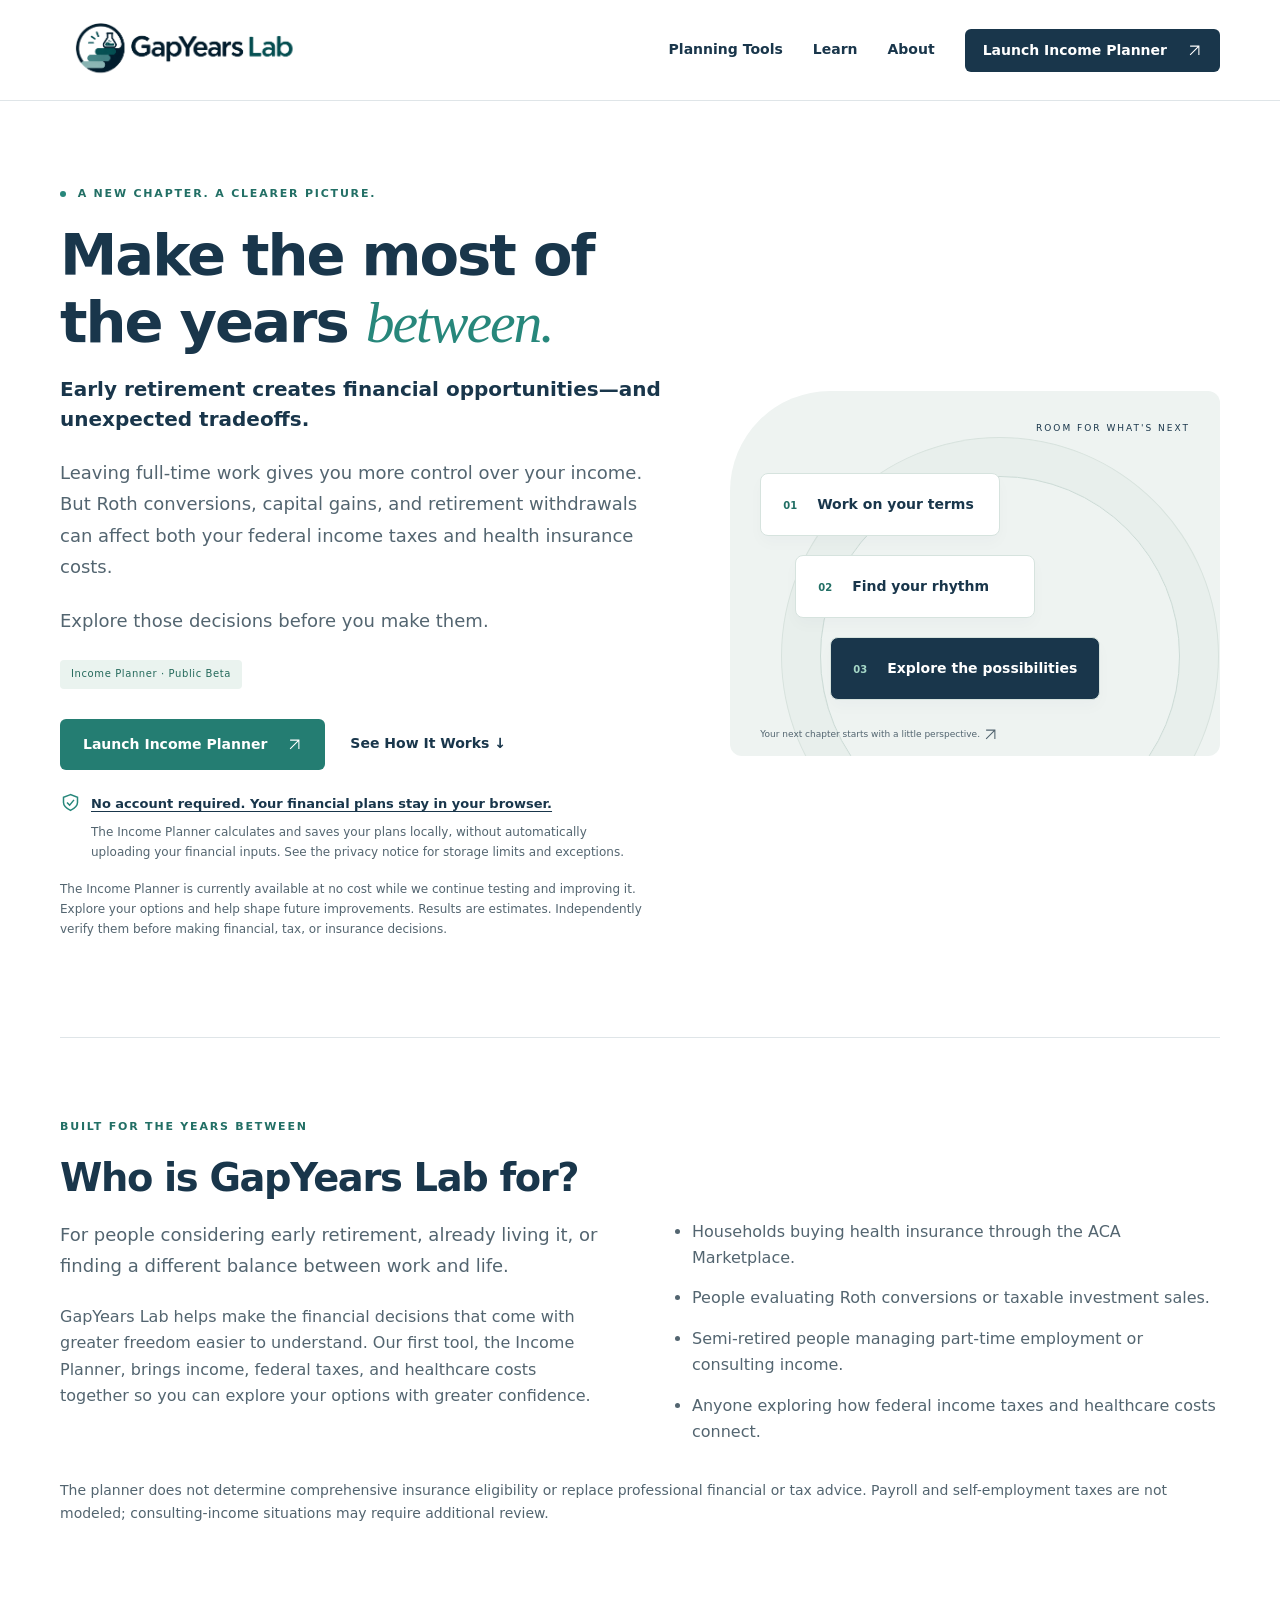
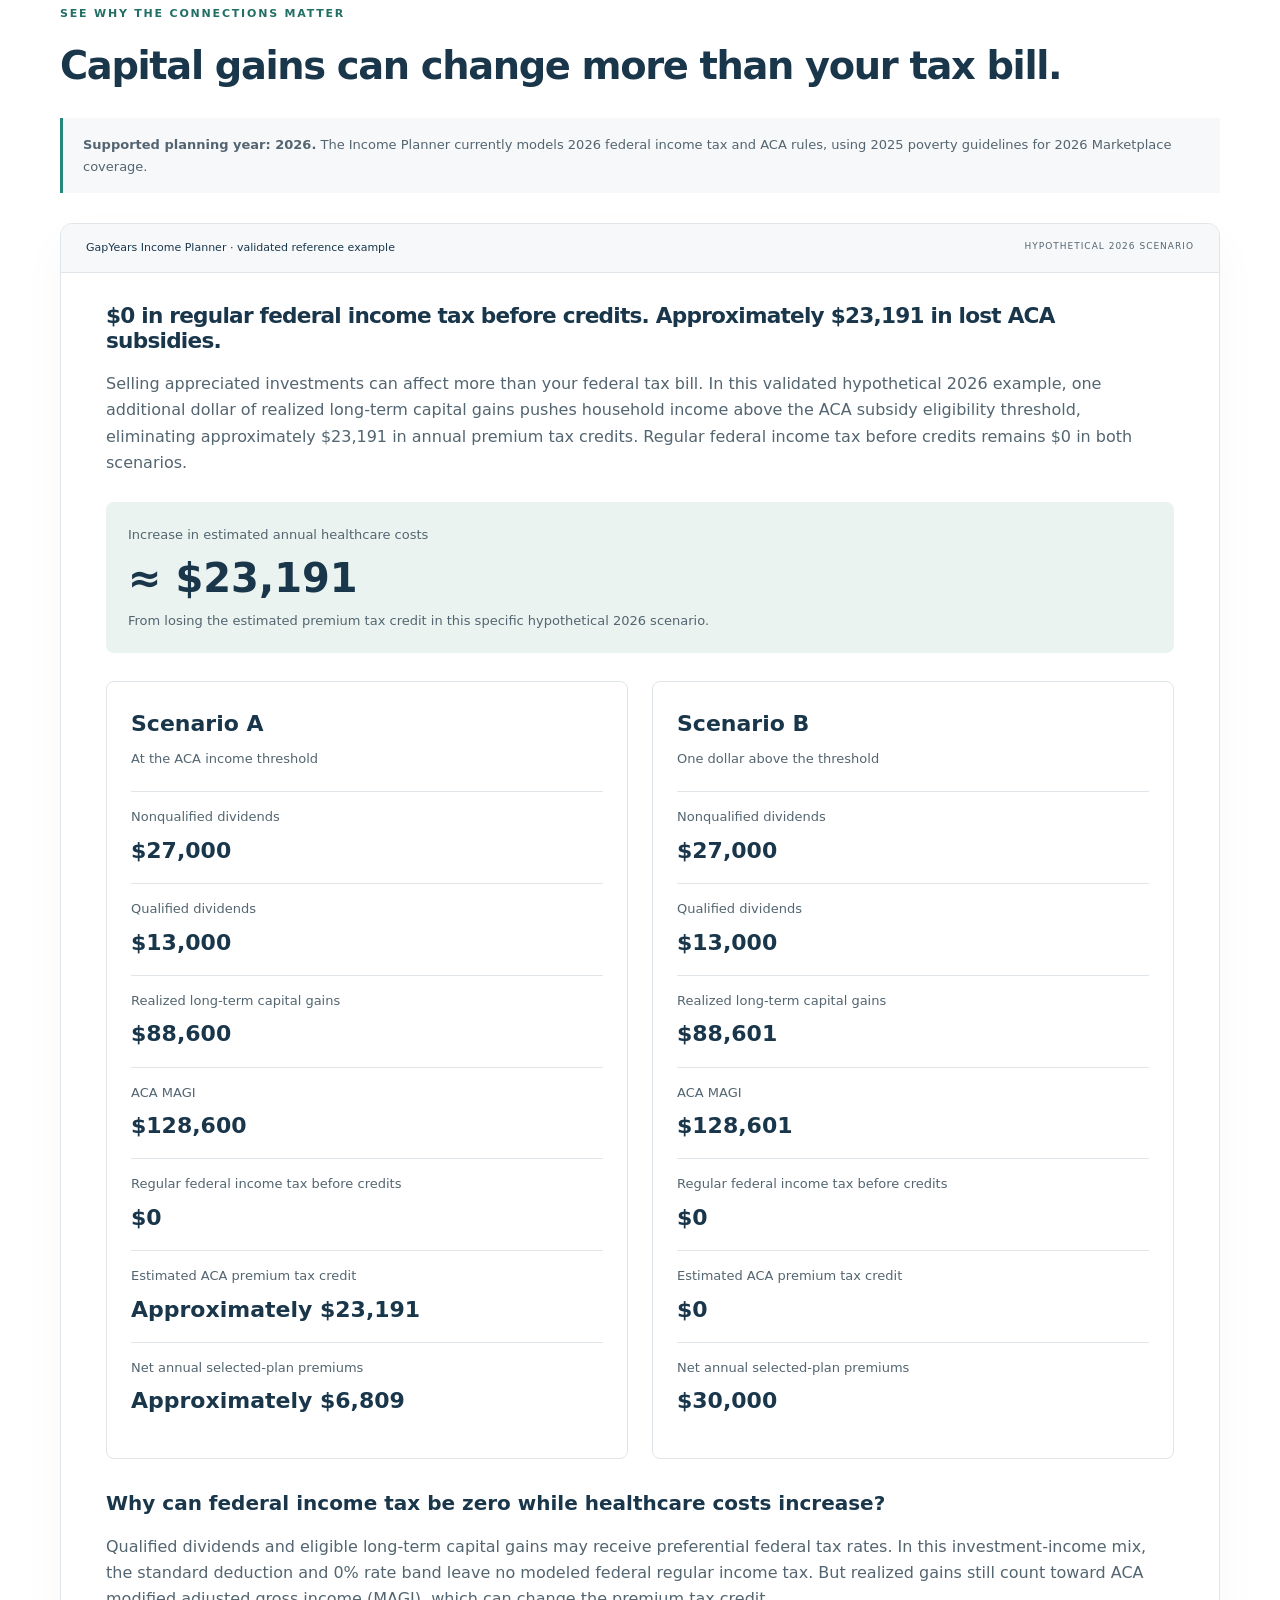
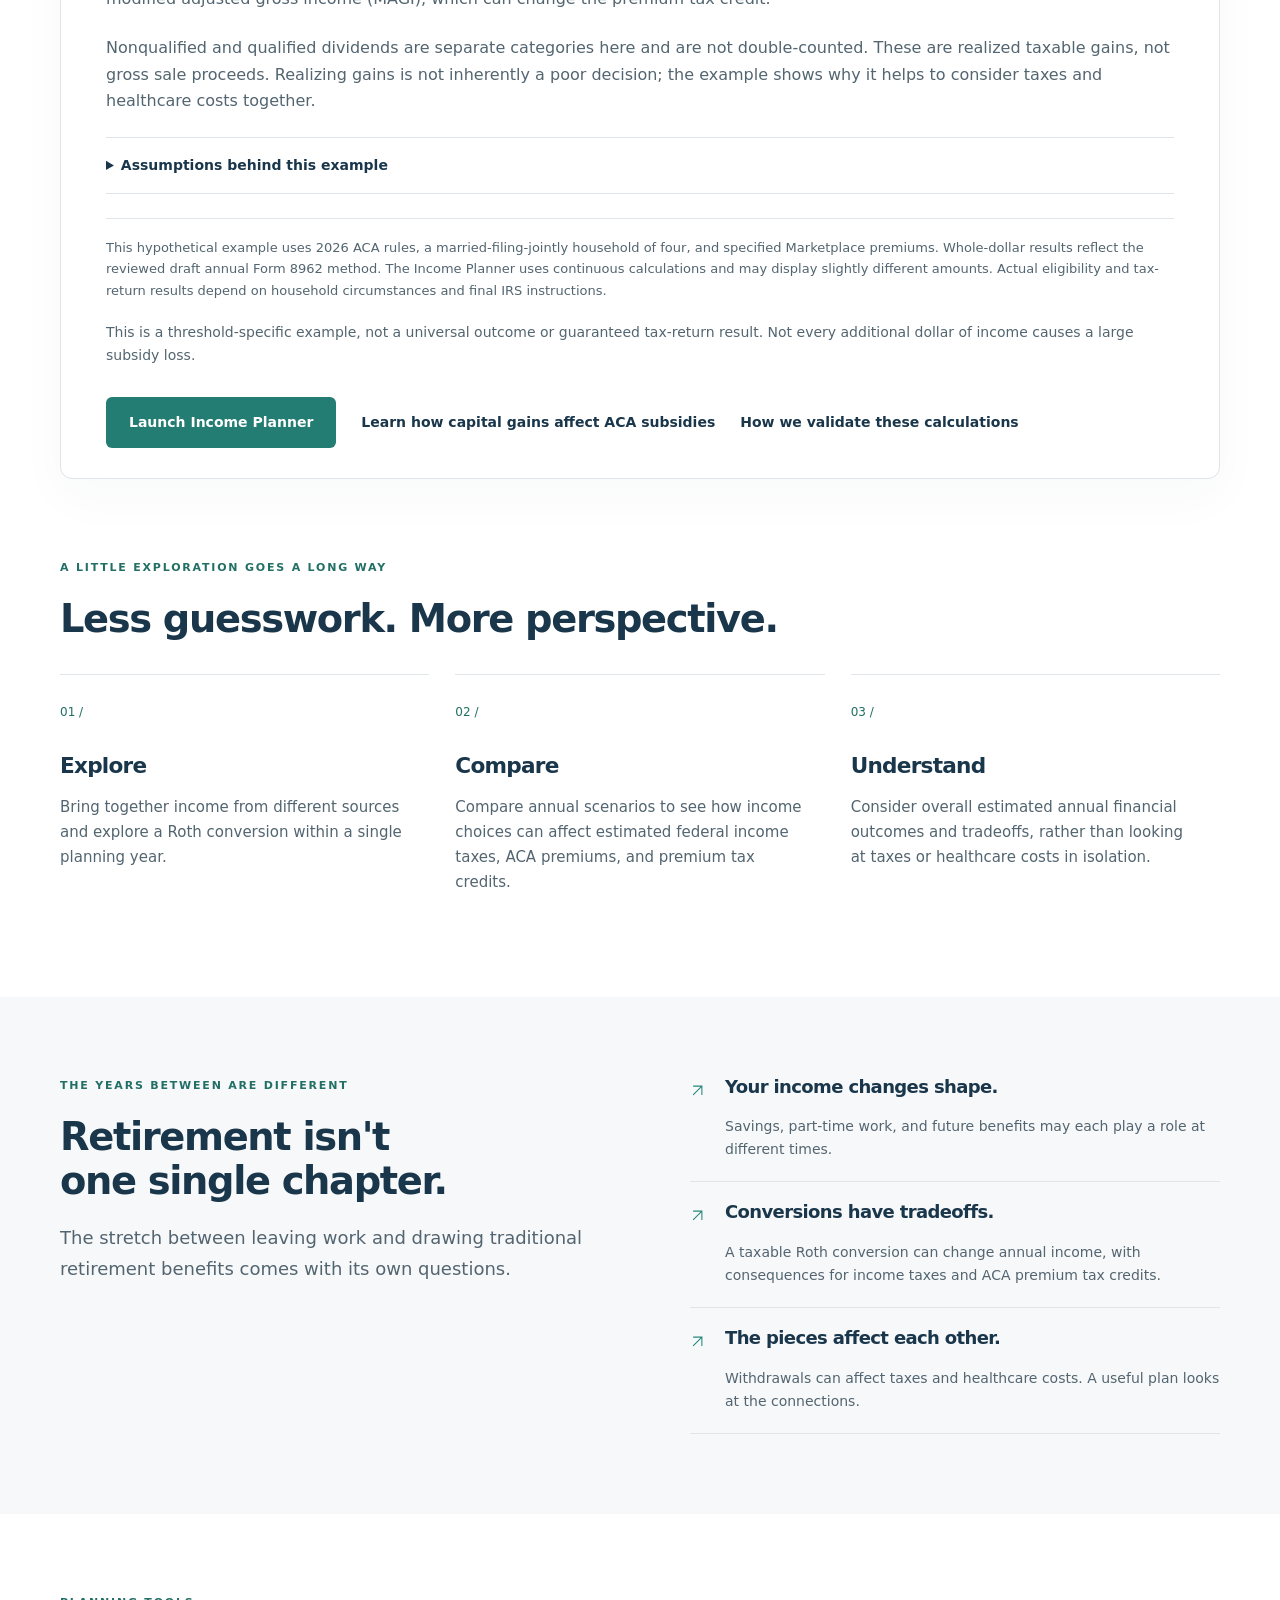
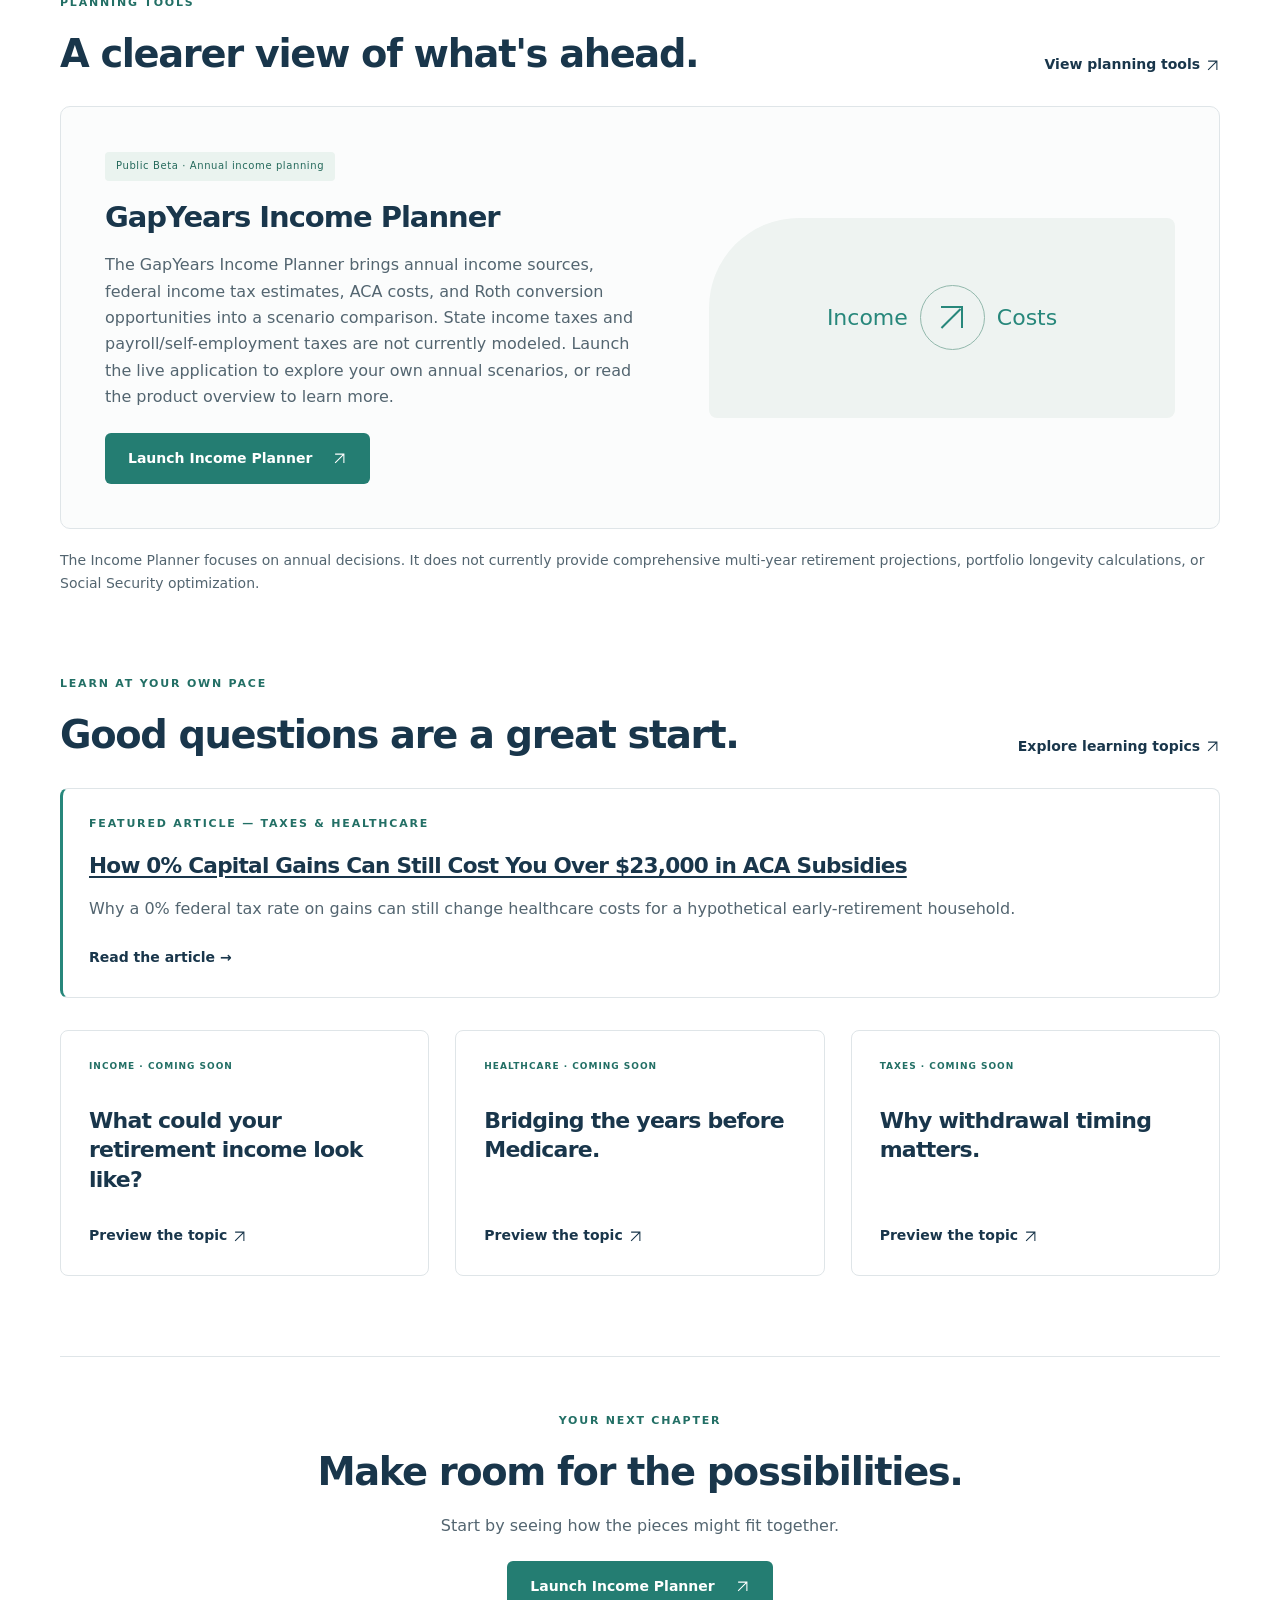
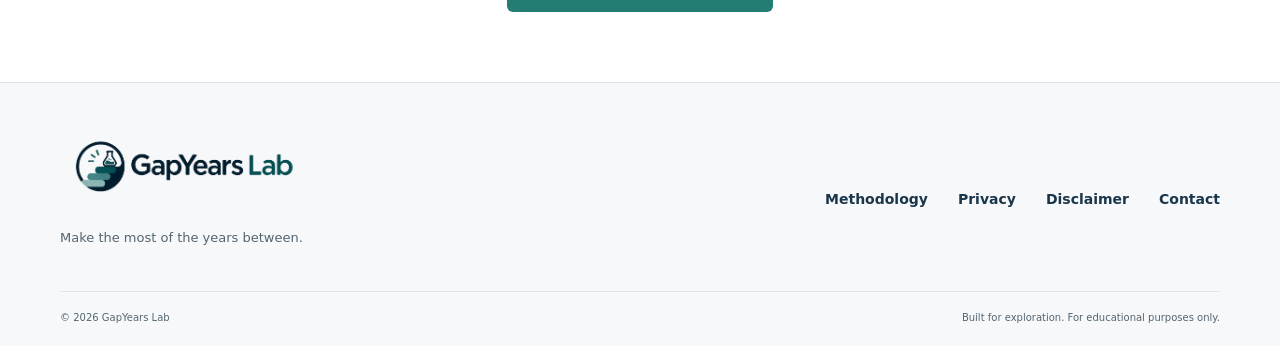
==== index.html @ 51651cd9 "Align homepage ACA example with validated whole-dollar filing comparison" ====
<!doctype html>
<html lang="en">
<head>
<meta charset="utf-8">
<meta name="viewport" content="width=device-width, initial-scale=1">
<title>Early Retirement Income &amp; ACA Planning Tools | GapYears Lab</title>
<meta name="description" content="Explore early retirement income planning, ACA subsidy planning, Roth conversions, and capital gains tradeoffs with the 2026 GapYears Income Planner.">
<link rel="canonical" href="https://gapyearslab.com/">
<meta name="theme-color" content="#19364B">
<meta property="og:title" content="Early Retirement Income &amp; ACA Planning Tools | GapYears Lab">
<meta property="og:description" content="Explore early retirement income planning, ACA subsidy planning, Roth conversions, and capital gains tradeoffs with the 2026 GapYears Income Planner.">
<meta property="og:type" content="website">
<meta property="og:url" content="https://gapyearslab.com/">
<link rel="icon" href="/assets/branding/favicon.ico" sizes="any">
<link rel="icon" href="/assets/branding/favicon-16.png" type="image/png" sizes="16x16">
<link rel="icon" href="/assets/branding/favicon-32.png" type="image/png" sizes="32x32">
<link rel="icon" href="/assets/branding/favicon-48.png" type="image/png" sizes="48x48">
<link rel="apple-touch-icon" href="/assets/branding/icon-180.png" sizes="180x180">
<link rel="stylesheet" href="/assets/site.css">
<meta property="og:site_name" content="GapYears Lab">
<meta property="og:image" content="https://gapyearslab.com/assets/branding/logo-full.png">
<meta property="og:image:alt" content="GapYears Lab logo">
<meta name="twitter:card" content="summary">
<meta name="twitter:title" content="Early Retirement Income &amp; ACA Planning Tools | GapYears Lab">
<meta name="twitter:description" content="Explore early retirement income planning, ACA subsidy planning, Roth conversions, and capital gains tradeoffs with the 2026 GapYears Income Planner.">
<meta name="twitter:image" content="https://gapyearslab.com/assets/branding/icon-512.png">
<meta name="twitter:image:alt" content="GapYears Lab icon">
</head>
<body>
<a class="skip" href="#main">Skip to content</a>
<header>
<div class="container nav">
<a class="brand" href="/" aria-label="GapYears Lab home">
<img class="brand-logo" src="/assets/branding/logo-full.png" width="2049" height="685" alt="GapYears Lab">
</a>
<nav aria-label="Main navigation">
<a href="/planning-tools/">Planning Tools</a>
<a href="/learn/">Learn</a>
<a href="/about/">About</a>
<a class="button small" href="https://app.gapyearslab.com">Launch Income Planner <span aria-hidden="true">
<svg class="arrow-icon" aria-hidden="true" viewBox="0 0 24 24" fill="none" stroke="currentColor" stroke-width="1.7">
<path d="M5 19 19 5M5 5h14v14"/>
</svg>
</span>
</a>
</nav>
</div>
</header>
<main id="main" tabindex="-1">
<section class="hero container">
<div class="hero-copy">
<p class="eyebrow">
<span class="status-dot">
</span> A NEW CHAPTER. A CLEARER PICTURE.</p>
<h1>Make the most of<br>the years <em>between.</em>
</h1>
<p class="hero-subhead">Early retirement creates financial opportunities—and unexpected tradeoffs.</p>
<p class="lead">Leaving full-time work gives you more control over your income. But Roth conversions, capital gains, and retirement withdrawals can affect both your federal income taxes and health insurance costs.</p>
<p class="lead">Explore those decisions before you make them.</p>
<span class="pill">Income Planner · Public Beta</span>
<div class="actions">
<a class="button" href="https://app.gapyearslab.com">Launch Income Planner <span aria-hidden="true">
<svg class="arrow-icon" aria-hidden="true" viewBox="0 0 24 24" fill="none" stroke="currentColor" stroke-width="1.7">
<path d="M5 19 19 5M5 5h14v14"/>
</svg>
</span>
</a>
<a class="text-link" href="#how-it-works">See How It Works <span aria-hidden="true">↓</span>
</a>
</div>
<div class="hero-privacy"><svg class="privacy-icon" aria-hidden="true" viewBox="0 0 24 24" fill="none" stroke="currentColor" stroke-width="1.7"><path d="M12 3 4 6v6c0 4 4 7 8 9 4-2 8-5 8-9V6l-8-3Z"/><path d="m8 12 3 3 5-6"/></svg><div><a href="/privacy/">No account required. Your financial plans stay in your browser.</a><p>The Income Planner calculates and saves your plans locally, without automatically uploading your financial inputs. See the privacy notice for storage limits and exceptions.</p></div></div>
<p class="hero-note">The Income Planner is currently available at no cost while we continue testing and improving it. Explore your options and help shape future improvements. Results are estimates. Independently verify them before making financial, tax, or insurance decisions.</p>
</div>
<div class="hero-art" aria-hidden="true">
<div class="orbit">
</div>
<span class="art-label">ROOM FOR WHAT'S NEXT</span>
<div class="step step-one">
<span>01</span>Work on your terms</div>
<div class="step step-two">
<span>02</span>Find your rhythm</div>
<div class="step step-three">
<span>03</span>Explore the possibilities</div>
<span class="art-bottom">Your next chapter starts with a little perspective. <svg class="arrow-icon" aria-hidden="true" viewBox="0 0 24 24" fill="none" stroke="currentColor" stroke-width="1.7">
<path d="M5 19 19 5M5 5h14v14"/>
</svg>
</span>
</div>
</section>
<section class="section container audience" aria-labelledby="audience-title">
<p class="eyebrow">BUILT FOR THE YEARS BETWEEN</p>
<h2 id="audience-title">Who is GapYears Lab for?</h2>
<div class="audience-grid">
<div>
<p class="lead">For people considering early retirement, already living it, or finding a different balance between work and life.</p>
<p>GapYears Lab helps make the financial decisions that come with greater freedom easier to understand. Our first tool, the Income Planner, brings income, federal taxes, and healthcare costs together so you can explore your options with greater confidence.</p>
</div>
<ul class="audience-list">
<li>Households buying health insurance through the ACA Marketplace.</li>
<li>People evaluating Roth conversions or taxable investment sales.</li>
<li>Semi-retired people managing part-time employment or consulting income.</li>
<li>Anyone exploring how federal income taxes and healthcare costs connect.</li>
</ul>
</div>
<p class="scope-note">The planner does not determine comprehensive insurance eligibility or replace professional financial or tax advice. Payroll and self-employment taxes are not modeled; consulting-income situations may require additional review.</p>
</section>
<section class="preview-section container" id="how-it-works">
<div class="section-heading">
<div>
<p class="eyebrow">SEE WHY THE CONNECTIONS MATTER</p>
<h2>Capital gains can change more than your tax bill.</h2>
</div>
</div>
<p class="year-notice">
<strong>Supported planning year: 2026.</strong> The Income Planner currently models 2026 federal income tax and ACA rules, using 2025 poverty guidelines for 2026 Marketplace coverage.</p>
<section class="planner-window reference-demo" aria-labelledby="comparison-title">
<div class="window-top">
<span>GapYears Income Planner · validated reference example</span>
<span class="demo">HYPOTHETICAL 2026 SCENARIO</span>
</div>
<div class="planner-body">
<h3 id="comparison-title">$0 in regular federal income tax before credits. Approximately $23,191 in lost ACA subsidies.</h3>
<p>Selling appreciated investments can affect more than your federal tax bill. In this validated hypothetical 2026 example, one additional dollar of realized long-term capital gains pushes household income above the ACA subsidy eligibility threshold, eliminating approximately $23,191 in annual premium tax credits. Regular federal income tax before credits remains $0 in both scenarios.</p>
<p class="cliff-difference">
<span>Increase in estimated annual healthcare costs</span>
<strong data-measure="combinedCostIncrease">≈ $23,191</strong>
<span>From losing the estimated premium tax credit in this specific hypothetical 2026 scenario.</span>
</p>
<div class="cliff-scenarios">
<article class="cliff-card" aria-labelledby="scenario-a">
<h4 id="scenario-a">Scenario A</h4>
<p class="scenario-subtitle">At the ACA income threshold</p>
<dl class="cliff-values">
<div>
<dt>Nonqualified dividends</dt>
<dd data-measure="nonQualifiedDividends">$27,000</dd>
</div>
<div>
<dt>Qualified dividends</dt>
<dd data-measure="qualifiedDividends">$13,000</dd>
</div>
<div>
<dt>Realized long-term capital gains</dt>
<dd data-measure="longTermGains">$88,600</dd>
</div>
<div>
<dt>ACA MAGI</dt>
<dd data-measure="magi">$128,600</dd>
</div>
<div>
<dt>Regular federal income tax before credits</dt>
<dd data-measure="federalTax">$0</dd>
</div>
<div>
<dt>Estimated ACA premium tax credit</dt>
<dd data-measure="ptc">Approximately $23,191</dd>
</div>
<div>
<dt>Net annual selected-plan premiums</dt>
<dd data-measure="netPremium">Approximately $6,809</dd>
</div>
</dl>
</article>
<article class="cliff-card" aria-labelledby="scenario-b">
<h4 id="scenario-b">Scenario B</h4>
<p class="scenario-subtitle">One dollar above the threshold</p>
<dl class="cliff-values">
<div>
<dt>Nonqualified dividends</dt>
<dd data-measure="nonQualifiedDividends">$27,000</dd>
</div>
<div>
<dt>Qualified dividends</dt>
<dd data-measure="qualifiedDividends">$13,000</dd>
</div>
<div>
<dt>Realized long-term capital gains</dt>
<dd data-measure="longTermGains">$88,601</dd>
</div>
<div>
<dt>ACA MAGI</dt>
<dd data-measure="magi">$128,601</dd>
</div>
<div>
<dt>Regular federal income tax before credits</dt>
<dd data-measure="federalTax">$0</dd>
</div>
<div>
<dt>Estimated ACA premium tax credit</dt>
<dd data-measure="ptc">$0</dd>
</div>
<div>
<dt>Net annual selected-plan premiums</dt>
<dd data-measure="netPremium">$30,000</dd>
</div>
</dl>
</article>
</div>
<section class="cliff-explainer" aria-labelledby="why-zero-tax">
<h4 id="why-zero-tax">Why can federal income tax be zero while healthcare costs increase?</h4>
<p>Qualified dividends and eligible long-term capital gains may receive preferential federal tax rates. In this investment-income mix, the standard deduction and 0% rate band leave no modeled federal regular income tax. But realized gains still count toward ACA modified adjusted gross income (MAGI), which can change the premium tax credit.</p>
<p>Nonqualified and qualified dividends are separate categories here and are not double-counted. These are realized taxable gains, not gross sale proceeds. Realizing gains is not inherently a poor decision; the example shows why it helps to consider taxes and healthcare costs together.</p>
</section>
<details class="scenario-assumptions">
<summary>Assumptions behind this example</summary>
<ul>
<li>2026 tax and coverage year; married filing jointly; ACA household size four; contiguous United States/DC; neither spouse claimed as a dependent.</li>
<li>Annual nonqualified dividends of $27,000 and qualified dividends of $13,000 in both cases. Realized long-term gains of $88,600 in A and $88,601 in B. No wages, retirement withdrawals, Roth conversions, other income, adjustments, capital losses, or prior loss carryforwards.</li>
<li>Base standard deduction of $32,200, with no additional age/blindness deductions or itemization. Qualified dividends and gains meet the preferential-rate requirements.</li>
<li>Hypothetical monthly selected plan premium of $2,500 and benchmark Silver premium of $3,000, January–December. These are not real Marketplace quotes.</li>
<li>All required premium tax credit eligibility conditions are assumed satisfied, with full-month qualifying Marketplace coverage, lawful presence, and no other qualifying coverage eligibility, special allocations, or unsupported arrangements. Advance credits are explicitly $0 in every month.</li>
<li>The 2025 poverty guideline for this household is $32,150, used for 2026 coverage. Its modeled 400% threshold is $128,600. Household size and location change the threshold.</li>
<li>Federal tax means regular pre-credit income tax only. State/local, payroll/self-employment, NIIT, AMT, other credits, and unsupported tax treatments are excluded. Net insurance cost is annual selected-plan premiums less final modeled credit, not medical out-of-pocket spending or premiums paid during the year.</li>
</ul>
</details>
<p class="preview-disclosure">This hypothetical example uses 2026 ACA rules, a married-filing-jointly household of four, and specified Marketplace premiums. Whole-dollar results reflect the reviewed draft annual Form 8962 method. The Income Planner uses continuous calculations and may display slightly different amounts. Actual eligibility and tax-return results depend on household circumstances and final IRS instructions.</p>
<p class="scope-note">This is a threshold-specific example, not a universal outcome or guaranteed tax-return result. Not every additional dollar of income causes a large subsidy loss.</p>
<div class="actions">
<a class="button" href="https://app.gapyearslab.com">Launch Income Planner</a>
<a class="text-link" href="/learn/zero-percent-capital-gains-aca-subsidy-cliff/">Learn how capital gains affect ACA subsidies</a>
<a class="text-link" href="/methodology/#reference-case">How we validate these calculations</a>
</div>
</div>
</section>
</section>
<section class="section container">
<p class="eyebrow">A LITTLE EXPLORATION GOES A LONG WAY</p>
<h2>Less guesswork. More perspective.</h2>
<div class="cards">
<article class="card">
<span class="number">01 /</span>
<h3>Explore</h3>
<p>Bring together income from different sources and explore a Roth conversion within a single planning year.</p>
</article>
<article class="card">
<span class="number">02 /</span>
<h3>Compare</h3>
<p>Compare annual scenarios to see how income choices can affect estimated federal income taxes, ACA premiums, and premium tax credits.</p>
</article>
<article class="card">
<span class="number">03 /</span>
<h3>Understand</h3>
<p>Consider overall estimated annual financial outcomes and tradeoffs, rather than looking at taxes or healthcare costs in isolation.</p>
</article>
</div>
</section>
<section class="tinted">
<div class="container split section">
<div>
<p class="eyebrow">THE YEARS BETWEEN ARE DIFFERENT</p>
<h2>Retirement isn't<br>one single chapter.</h2>
<p class="lead">The stretch between leaving work and drawing traditional retirement benefits comes with its own questions.</p>
</div>
<div class="reasons">
<article>
<span>
<svg class="arrow-icon" aria-hidden="true" viewBox="0 0 24 24" fill="none" stroke="currentColor" stroke-width="1.7">
<path d="M5 19 19 5M5 5h14v14"/>
</svg>
</span>
<div>
<h3>Your income changes shape.</h3>
<p>Savings, part-time work, and future benefits may each play a role at different times.</p>
</div>
</article>
<article>
<span>
<svg class="arrow-icon" aria-hidden="true" viewBox="0 0 24 24" fill="none" stroke="currentColor" stroke-width="1.7">
<path d="M5 19 19 5M5 5h14v14"/>
</svg>
</span>
<div>
<h3>Conversions have tradeoffs.</h3>
<p>A taxable Roth conversion can change annual income, with consequences for income taxes and ACA premium tax credits.</p>
</div>
</article>
<article>
<span>
<svg class="arrow-icon" aria-hidden="true" viewBox="0 0 24 24" fill="none" stroke="currentColor" stroke-width="1.7">
<path d="M5 19 19 5M5 5h14v14"/>
</svg>
</span>
<div>
<h3>The pieces affect each other.</h3>
<p>Withdrawals can affect taxes and healthcare costs. A useful plan looks at the connections.</p>
</div>
</article>
</div>
</div>
</section>
<section class="section container">
<div class="section-heading">
<div>
<p class="eyebrow">PLANNING TOOLS</p>
<h2>A clearer view of what's ahead.</h2>
</div>
<a class="text-link" href="/planning-tools/">View planning tools <svg class="arrow-icon" aria-hidden="true" viewBox="0 0 24 24" fill="none" stroke="currentColor" stroke-width="1.7">
<path d="M5 19 19 5M5 5h14v14"/>
</svg>
</a>
</div>
<article class="feature-card">
<div>
<span class="pill">Public Beta · Annual income planning</span>
<h3>GapYears Income Planner</h3>
<p>The GapYears Income Planner brings annual income sources, federal income tax estimates, ACA costs, and Roth conversion opportunities into a scenario comparison. State income taxes and payroll/self-employment taxes are not currently modeled. Launch the live application to explore your own annual scenarios, or read the product overview to learn more.</p>
<a class="button" href="https://app.gapyearslab.com">Launch Income Planner <svg class="arrow-icon" aria-hidden="true" viewBox="0 0 24 24" fill="none" stroke="currentColor" stroke-width="1.7">
<path d="M5 19 19 5M5 5h14v14"/>
</svg>
</a>
</div>
<div class="feature-symbol" aria-hidden="true">
<span>Income</span>
<div>
</div>
<span>Costs</span>
</div>
</article>
<p class="scope-note">The Income Planner focuses on annual decisions. It does not currently provide comprehensive multi-year retirement projections, portfolio longevity calculations, or Social Security optimization.</p>
</section>
<section class="section container resources">
<div class="section-heading">
<div>
<p class="eyebrow">LEARN AT YOUR OWN PACE</p>
<h2>Good questions are a great start.</h2>
</div>
<a class="text-link" href="/learn/">Explore learning topics <svg class="arrow-icon" aria-hidden="true" viewBox="0 0 24 24" fill="none" stroke="currentColor" stroke-width="1.7">
<path d="M5 19 19 5M5 5h14v14"/>
</svg>
</a>
</div>
<article class="featured-article"><p class="eyebrow">FEATURED ARTICLE — TAXES &amp; HEALTHCARE</p><h3><a href="/learn/zero-percent-capital-gains-aca-subsidy-cliff/">How 0% Capital Gains Can Still Cost You Over $23,000 in ACA Subsidies</a></h3><p>Why a 0% federal tax rate on gains can still change healthcare costs for a hypothetical early-retirement household.</p><a class="text-link" href="/learn/zero-percent-capital-gains-aca-subsidy-cliff/">Read the article →</a></article>
<div class="cards">
<a class="resource-card" href="/learn/#income">
<span class="eyebrow">INCOME · COMING SOON</span>
<h3>What could your retirement income look like?</h3>
<span class="text-link">Preview the topic <svg class="arrow-icon" aria-hidden="true" viewBox="0 0 24 24" fill="none" stroke="currentColor" stroke-width="1.7">
<path d="M5 19 19 5M5 5h14v14"/>
</svg>
</span>
</a>
<a class="resource-card" href="/learn/#healthcare">
<span class="eyebrow">HEALTHCARE · COMING SOON</span>
<h3>Bridging the years before Medicare.</h3>
<span class="text-link">Preview the topic <svg class="arrow-icon" aria-hidden="true" viewBox="0 0 24 24" fill="none" stroke="currentColor" stroke-width="1.7">
<path d="M5 19 19 5M5 5h14v14"/>
</svg>
</span>
</a>
<a class="resource-card" href="/learn/#taxes">
<span class="eyebrow">TAXES · COMING SOON</span>
<h3>Why withdrawal timing matters.</h3>
<span class="text-link">Preview the topic <svg class="arrow-icon" aria-hidden="true" viewBox="0 0 24 24" fill="none" stroke="currentColor" stroke-width="1.7">
<path d="M5 19 19 5M5 5h14v14"/>
</svg>
</span>
</a>
</div>
</section>
<section class="closing container">
<p class="eyebrow">YOUR NEXT CHAPTER</p>
<h2>Make room for the possibilities.</h2>
<p>Start by seeing how the pieces might fit together.</p>
<a class="button" href="https://app.gapyearslab.com">Launch Income Planner <svg class="arrow-icon" aria-hidden="true" viewBox="0 0 24 24" fill="none" stroke="currentColor" stroke-width="1.7">
<path d="M5 19 19 5M5 5h14v14"/>
</svg>
</a>
</section>
</main>
<footer>
<div class="container">
<div class="footer-top">
<div>
<a class="brand" href="/" aria-label="GapYears Lab home">
<img class="brand-logo" src="/assets/branding/logo-full.png" width="2049" height="685" alt="GapYears Lab">
</a>
<p>Make the most of the years between.</p>
</div>
<nav aria-label="Footer navigation">
<a href="/methodology/">Methodology</a>
<a href="/privacy/">Privacy</a>
<a href="/disclaimer/">Disclaimer</a>
<a href="/contact/">Contact</a>
</nav>
</div>
<div class="footer-bottom">
<span>© 2026 GapYears Lab</span>
<span>Built for exploration. For educational purposes only.</span>
</div>
</div>
</footer>
<!-- Cloudflare Web Analytics -->
<script
  type="module"
  src="https://static.cloudflareinsights.com/beacon.min.js"
  data-cf-beacon='{"token": "2c066b4f0f454d73b66d63f1630e8c43"}'
></script>
<!-- End Cloudflare Web Analytics -->
</body>
</html>
---- assets/site.css ----
:root {
  --navy:#19364B;
  --teal:#27877B;
  --muted:#536570;
  --off:#F7F8FA;
  --line:#dfe5e8
}
* {
  box-sizing:border-box
}
html {
  scroll-behavior:smooth;
  scroll-padding-top:24px
}
body {
  margin:0;
  color:var(--navy);
  font:16px/1.65 system-ui,-apple-system,BlinkMacSystemFont,"Segoe UI",sans-serif
}
a {
  color:inherit;
  text-decoration:none
}
a:hover {
  text-decoration:underline;
  text-underline-offset:5px
}
a:focus-visible {
  outline:3px solid var(--teal);
  outline-offset:5px
}
p {
  color:var(--muted);
  margin:0 0 1.4rem
}
h1,h2,h3 {
  line-height:1.16;
  letter-spacing:-.035em;
  margin:0 0 1.1rem
}
h1 {
  font-size:clamp(2.8rem,5.1vw,4.7rem);
  font-weight:650
}
h2 {
  font-size:clamp(2rem,3vw,2.75rem);
  font-weight:620
}
h3 {
  font-size:1.35rem;
  font-weight:620
}
.container {
  width:min(1160px,calc(100% - 64px));
  margin-inline:auto
}
.skip {
  position:absolute;
  top:-100px;
  background:var(--navy);
  color:white;
  padding:12px;
  z-index:10
}
.skip:focus {
  top:0
}
header {
  border-bottom:1px solid var(--line)
}
.nav {
  min-height:100px;
  display:flex;
  align-items:center;
  justify-content:space-between;
  gap:24px
}
.brand {
  display: inline-flex;
  align-items: center;
  flex-shrink: 0;
}
.brand-logo {
  display: block;
  width: 240px;
  max-width: 100%;
  height: auto;
}
nav {
  display:flex;
  align-items:center;
  gap:30px;
  font-size:14px;
  font-weight:550
}
nav [aria-current] {
  text-decoration:underline;
  text-underline-offset:7px
}
.button {
  display:inline-flex;
  justify-content:center;
  align-items:center;
  gap:20px;
  background:var(--teal);
  color:white;
  border-radius:6px;
  padding:15px 23px;
  font-size:14px;
  font-weight:650;
  line-height:1.5
}
.button:hover {
  background:#1f6c62;
  text-decoration:none
}
.button.small {
  padding:11px 18px;
  background:var(--navy)
}
.eyebrow {
  font-size:11px;
  letter-spacing:1.8px;
  font-weight:750;
  color:var(--teal);
  margin-bottom:20px
}
.hero {
  padding-block:84px 75px;
  display:grid;
  grid-template-columns:1.25fr 1fr;
  gap:58px;
  align-items:center
}
.hero h1 {
  font-size:clamp(2.7rem,4.5vw,4rem)
}
em {
  font-family:Georgia,serif;
  font-weight:400;
  color:var(--teal)
}
.lead {
  font-size:18px;
  line-height:1.75;
  max-width:630px
}
.actions {
  display:flex;
  align-items:center;
  gap:25px;
  margin-top:30px
}
.text-link {
  font-size:14px;
  font-weight:650
}
.hero-note {
  font-size:12px;
  margin-top:18px
}
.status-dot {
  display:inline-block;
  width:6px;
  height:6px;
  background:var(--teal);
  border-radius:50%;
  margin-right:6px
}
.hero-art {
  position:relative;
  min-height:365px;
  background:#eef3f1;
  border-radius:100px 12px 12px 12px;
  overflow:hidden;
  padding:30px
}
.orbit {
  width:360px;
  height:360px;
  border:1px solid #ccdbd6;
  border-radius:50%;
  position:absolute;
  left:90px;
  top:85px;
  box-shadow:0 0 0 38px #e8efec,0 0 0 39px #d7e2dd
}
.art-label {
  font-size:9px;
  letter-spacing:2px;
  position:relative;
  display:block;
  text-align:right
}
.step {
  position:absolute;
  background:white;
  border:1px solid #d6e3de;
  border-radius:8px;
  padding:19px 22px;
  box-shadow:0 7px 15px #19364b06;
  font-size:14px;
  font-weight:600;
  min-width:240px
}
.step span {
  color:var(--teal);
  font-size:10px;
  margin-right:20px
}
.step-one {
  left:30px;
  top:82px
}
.step-two {
  left:65px;
  top:164px
}
.step-three {
  left:100px;
  top:246px;
  background:var(--navy);
  color:white
}
.step-three span {
  color:#a6d8c8
}
.art-bottom {
  position:absolute;
  bottom:14px;
  left:30px;
  font-size:9px;
  color:var(--muted)
}
.section-heading {
  display:flex;
  justify-content:space-between;
  align-items:end;
  gap:30px;
  margin-bottom:30px
}
.section-heading h2 {
  margin-bottom:0
}
.section-heading>p {
  font-size:14px;
  margin:0
}
.planner-window {
  border:1px solid var(--line);
  border-radius:12px;
  background:white;
  box-shadow:0 18px 50px #19364b08;
  overflow:hidden
}
.window-top {
  padding:15px 25px;
  display:flex;
  justify-content:space-between;
  gap:16px;
  background:var(--off);
  border-bottom:1px solid var(--line);
  font-size:11px
}
.window-top i {
  display:inline-block;
  width:6px;
  height:6px;
  background:#c8d3d8;
  border-radius:50%;
  margin-right:5px
}
.demo {
  font-size:9px;
  letter-spacing:1px;
  color:var(--muted)
}
.planner-body {
  padding:30px 45px
}
.preview-title {
  display:flex;
  align-items:center;
  justify-content:space-between;
  gap:20px
}
.preview-title .eyebrow {
  font-size:9px;
  margin-bottom:8px
}
.preview-title :is(h2, h3) {
  font-size:21px
}
.pill {
  display:inline-block;
  font-size:10px;
  background:#eaf3ef;
  color:#24695b;
  padding:6px 11px;
  border-radius:4px;
  letter-spacing:.6px
}
.fine-print {
  font-size:11px;
  margin:0
}
.section {
  padding-block:80px
}
.cards {
  display:grid;
  grid-template-columns:repeat(3,1fr);
  gap:26px;
  margin-top:32px
}
.card {
  padding:28px 22px 0 0;
  border-top:1px solid var(--line)
}
.number {
  display:block;
  color:var(--teal);
  font-size:12px;
  margin-bottom:30px
}
.card p {
  font-size:15px
}
.tinted {
  background:var(--off)
}
.split {
  display:grid;
  grid-template-columns:1fr 1fr;
  gap:100px
}
.reasons article {
  display:flex;
  gap:20px;
  padding:20px 0;
  border-bottom:1px solid var(--line)
}
.reasons article:first-child {
  padding-top:0
}
.reasons article>span {
  color:var(--teal)
}
.reasons h3 {
  font-size:18px
}
.reasons p {
  font-size:14px;
  margin:0
}
.feature-card {
  display:grid;
  grid-template-columns:1.2fr 1fr;
  gap:45px;
  align-items:center;
  border:1px solid var(--line);
  border-radius:10px;
  padding:44px;
  background:#fbfcfc
}
.feature-card h3 {
  font-size:29px;
  margin-top:20px
}
.feature-card p {
  max-width:530px
}
.feature-symbol {
  display:flex;
  align-items:center;
  gap:20px;
  justify-content:center;
  font-size:40px;
  color:var(--teal);
  background:#eef3f1;
  min-height:200px;
  border-radius:90px 8px 8px 8px
}
.feature-symbol>span {
  font-size:26px
}
.feature-symbol>div {
  width:65px;
  height:65px;
  border:1px solid #92b8ac;
  border-radius:50%;
  position:relative
}
.feature-symbol>div:after {
  content:'↗';
  position:absolute;
  inset:0;
  text-align:center;
  line-height:60px
}
.resources {
  padding-top:0
}
.resource-card {
  border:1px solid var(--line);
  border-radius:8px;
  padding:28px;
  display:flex;
  flex-direction:column;
  gap:12px
}
.resource-card:hover {
  border-color:var(--teal);
  text-decoration:none
}
.resource-card .eyebrow {
  font-size:9px;
  letter-spacing:1px
}
.resource-card h3 {
  font-size:22px;
  line-height:1.35;
  flex:1
}
.closing {
  text-align:center;
  padding:55px 20px 70px;
  border-top:1px solid var(--line)
}
footer {
  background:var(--off);
  border-top:1px solid var(--line);
  padding:45px 0 20px
}
.footer-top {
  display:flex;
  justify-content:space-between;
  gap:30px
}
.footer-top p {
  font-size:13px;
  margin-top:10px
}
.footer-bottom {
  display:flex;
  justify-content:space-between;
  gap:20px;
  border-top:1px solid var(--line);
  padding-top:18px;
  margin-top:20px;
  font-size:10px;
  color:var(--muted)
}
.page-heading {
  padding-block:75px 35px
}
.page-heading h1 {
  max-width:850px
}
.content {
  padding-bottom:80px
}
.prose {
  max-width:800px
}
.content .prose {
  margin-top:45px
}
.prose h2 {
  font-size:26px;
  margin-top:35px
}
.topic {
  padding-bottom:25px;
  border-bottom:1px solid var(--line)
}

@media(max-width:950px) {
  .container {
  width:calc(100% - 40px)
}
nav {
  gap:18px
}
.hero {
  gap:25px
}
.hero-art {
  padding:20px
}
.step-one {
  left:15px
}
.step-two {
  left:30px
}
.step-three {
  left:45px
}
.step {
  min-width:220px
}
.actions {
  align-items:start;
  flex-direction:column;
  gap:18px
}
.split {
  gap:40px
}
.footer-top {
  flex-direction:column
}
.feature-card {
  padding:30px
}
.cards {
  gap:16px
}

}

@media(max-width:700px) {
  .nav {
  flex-direction:column;
  align-items:start;
  padding-block:20px;
  gap:18px
}
.nav nav {
  width:100%;
  justify-content:space-between;
  gap:10px;
  flex-wrap:wrap;
  font-size:12px
}
.button.small {
  padding:9px 12px
}
.hero {
  grid-template-columns:1fr;
  padding-block:45px
}
.hero h1 {
  font-size:43px
}
.hero-art {
  min-height:340px;
  max-width:480px;
  width:100%;
  margin-top:10px
}
.step-one {
  left:25px
}
.step-two {
  left:55px
}
.step-three {
  left:85px;
  top:240px
}
.step {
  min-width:210px;
  padding:17px
}
.art-bottom {
  font-size:8px;
  left:20px
}
.lead {
  font-size:17px
}
.actions {
  flex-direction:row;
  flex-wrap:wrap;
  align-items:center
}
.section-heading {
  flex-direction:column;
  align-items:start;
  gap:15px
}
.planner-body {
  padding:22px 18px
}
.preview-title {
  flex-direction:column;
  align-items:start;
  gap:0
}
.preview-title .pill {
  margin-bottom:15px
}
.window-top {
  padding:12px;
  flex-wrap:wrap;
  gap:7px
}
.demo {
  font-size:8px
}
.cards,.split,.feature-card {
  grid-template-columns:1fr
}
.section {
  padding-block:50px
}
.resources {
  padding-top:0
}
.card {
  padding-top:20px
}
.number {
  margin-bottom:15px
}
.feature-symbol {
  min-height:160px
}
.resource-card {
  padding:24px
}
.footer-top nav {
  flex-wrap:wrap;
  gap:20px
}
.footer-bottom {
  flex-direction:column;
  gap:5px
}
.page-heading {
  padding-top:45px
}
.page-heading h1 {
  font-size:40px
}
.content {
  padding-bottom:50px
}
.closing {
  padding-block:40px 50px
}

}

@media(prefers-reduced-motion:reduce) {
  html {
  scroll-behavior:auto
}

}


.arrow-icon {
  width:15px;
  height:15px;
  display:inline-block;
  vertical-align:middle;
  flex-shrink:0
}
.feature-symbol>div:after {
  content:"";
  inset:20px;
  border-right:2px solid var(--teal);
  border-top:2px solid var(--teal);
  width:20px;
  height:20px
}
.feature-symbol>div:before {
  content:"";
  position:absolute;
  left:29px;
  top:19px;
  width:2px;
  height:27px;
  background:var(--teal);
  transform:rotate(45deg)
}
/* Darker companion tones preserve contrast for small text and button labels. */
.button { background: #247d72; }
.eyebrow, .number, .step span { color: #226f65; }
.step-three span { color: #a6d8c8; }

/* Annual preview: semantic values, with context rather than fabricated outputs. */
.annual-grid { display: grid; grid-template-columns: 1fr 1.15fr; gap: 40px; margin-block: 26px; }
.annual-grid :is(h3, h4) { font-size: 16px; margin: 0 0 16px; }
.annual-values { margin: 0 0 16px; }
.annual-values > div { display: flex; align-items: baseline; justify-content: space-between; gap: 20px; padding: 12px 0; border-bottom: 1px solid var(--line); }
.annual-values dt { font-size: 14px; color: var(--muted); }
.annual-values dd { font-size: 21px; font-weight: 650; margin: 0; white-space: nowrap; }
.annual-values .subtotal { border-top: 2px solid var(--line); }
.scenario-context { background: var(--off); border-radius: 8px; padding: 22px; }
.connections { list-style: none; padding: 0; margin: 22px 0 0; }
.connections li + li { margin-top: 16px; }
.connections strong, .connections span { display: block; font-size: 14px; }
.connections span { color: var(--muted); margin-top: 4px; }
.preview-disclosure { border-top: 1px solid var(--line); padding-top: 18px; margin-bottom: 0; font-size: 13px; }
.scope-note { margin: 20px 0 0; font-size: 14px; }
.capabilities { padding-left: 22px; color: var(--muted); }
.capabilities li { margin-block: 14px; }
.capabilities strong { color: var(--navy); }
.founder-story { border-left: 3px solid var(--teal); padding-left: 24px; margin-top: 40px; }
.feature-symbol { gap: 12px; }
.feature-symbol > span { font-size: 22px; }
@media (max-width: 700px) { .annual-grid { grid-template-columns: 1fr; gap: 24px; } .annual-values dt { font-size: 13px; } .scenario-context { padding: 18px; } }

@media (max-width: 700px) {
  .brand-logo { width: 220px; }
}

/* Focused audience, reference comparison, and validation presentation. */
.hero-subhead { font-size: 20px; line-height: 1.5; font-weight: 650; color: var(--navy); }
.audience { border-top: 1px solid var(--line); }
.audience-grid { display: grid; grid-template-columns: 1fr 1fr; gap: 60px; }
.audience-list { margin: 0; padding-left: 22px; color: var(--muted); }
.audience-list li, .validation-practices li { margin-bottom: 14px; }
.year-notice { font-size: 13px; padding: 16px 20px; background: var(--off); border-left: 3px solid var(--teal); margin-block: 20px 30px; }
.scenario-assumptions { border-block: 1px solid var(--line); padding-block: 16px; margin-bottom: 24px; }
.scenario-assumptions summary { font-size: 14px; font-weight: 650; cursor: pointer; }
.scenario-assumptions p { font-size: 14px; margin-top: 16px; }
.validation-practices { color: var(--muted); padding-left: 22px; }
.validation-practices strong { color: var(--navy); }
@media (max-width: 700px) {
  .audience-grid { grid-template-columns: 1fr; gap: 12px; }
  .hero-subhead { font-size: 18px; }
}

/* Capital-gains reference cards share one reading order across viewport sizes. */
.cliff-difference { padding: 22px; margin-block: 26px; background: #eaf3ef; border-radius: 8px; }
.cliff-difference span { display: block; font-size: 13px; }
.cliff-difference strong { display: block; font-size: clamp(28px, 4vw, 40px); line-height: 1.3; color: var(--navy); margin-block: 6px; }
.cliff-scenarios { display: grid; grid-template-columns: repeat(2, minmax(0, 1fr)); gap: 24px; margin-block: 28px; }
.cliff-card { padding: 24px; border: 1px solid var(--line); border-radius: 8px; }
.cliff-card h4 { font-size: 22px; margin: 0 0 5px; }
.scenario-subtitle { font-size: 13px; }
.cliff-values { margin: 0; }
.cliff-values > div { padding: 14px 0; border-top: 1px solid var(--line); }
.cliff-values dt { font-size: 13px; color: var(--muted); }
.cliff-values dd { margin: 5px 0 0; font-size: 22px; font-weight: 650; font-variant-numeric: tabular-nums; }
.cliff-values .combined-value { background: var(--off); padding: 14px; margin-top: 10px; border-radius: 4px; }
.cliff-explainer h4 { font-size: 20px; margin-block: 24px 14px; }
.scenario-assumptions ul { padding-left: 22px; color: var(--muted); font-size: 14px; }
.scenario-assumptions li { margin-top: 12px; }
summary:focus-visible { outline: 3px solid var(--teal); outline-offset: 3px; }
@media (max-width: 700px) { .cliff-scenarios { grid-template-columns: 1fr; gap: 18px; } .cliff-card { padding: 20px; } }

/* A quiet, readable privacy explanation beside the hero launch action. */
.hero-privacy { display: flex; align-items: flex-start; gap: 10px; margin-top: 20px; max-width: 590px; }
.privacy-icon { width: 21px; height: 21px; flex: 0 0 21px; color: var(--teal); margin-top: 2px; }
.hero-privacy a { font-size: 13px; font-weight: 650; text-decoration: underline; text-underline-offset: 3px; }
.hero-privacy p { font-size: 12px; line-height: 1.65; margin: 7px 0 0; }
.clear-plan-path { overflow-wrap: anywhere; }
.notice-date { font-size: 12px; border-top: 1px solid var(--line); margin-top: 35px; padding-top: 18px; }

/* Reusable educational article layout; tables retain semantic row/column labels. */
.article-heading { max-width: 960px; }
.article-heading h1 { font-size: clamp(2.25rem, 4.3vw, 3.7rem); }
.article-back { font-size: 13px; }
.article-body { max-width: 800px; }
.article-body section + section { margin-top: 42px; }
.article-table-wrap { overflow-x: auto; margin-block: 26px; }
.article-table-wrap:focus-visible { outline: 3px solid var(--teal); outline-offset: 3px; }
.article-table { width: 100%; border-collapse: collapse; text-align: left; font-size: 14px; }
.article-table caption { text-align: left; font-weight: 650; color: var(--navy); margin-bottom: 14px; }
.article-table :is(th, td) { padding: 14px 10px; border-bottom: 1px solid var(--line); vertical-align: top; }
.article-table thead { background: var(--off); }
.article-table th:first-child { width: 48%; }
.article-table td { font-variant-numeric: tabular-nums; }
.article-takeaway, .article-cta { padding: 24px; border-radius: 8px; background: #eaf3ef; }
.article-lessons { padding-left: 22px; color: var(--muted); }
.article-lessons li { margin-bottom: 16px; }
.article-sources { border-top: 1px solid var(--line); padding-top: 24px; font-size: 14px; }
.article-sources ul { padding-left: 22px; color: var(--muted); }
.article-sources li { margin-bottom: 12px; }
.article-body a:not(.button), .featured-article h3 a, .published-article h2 a { text-decoration: underline; text-underline-offset: 3px; }
.featured-article { padding: 26px; border: 1px solid var(--line); border-left: 3px solid var(--teal); border-radius: 8px; }
.published-article { margin-bottom: 42px; }
.published-article h2 { margin-top: 0; }
@media (max-width: 700px) {
  .article-table { font-size: 12px; }
  .article-table :is(th, td) { padding: 12px 7px; }
  .article-takeaway, .article-cta { padding: 20px; }
}
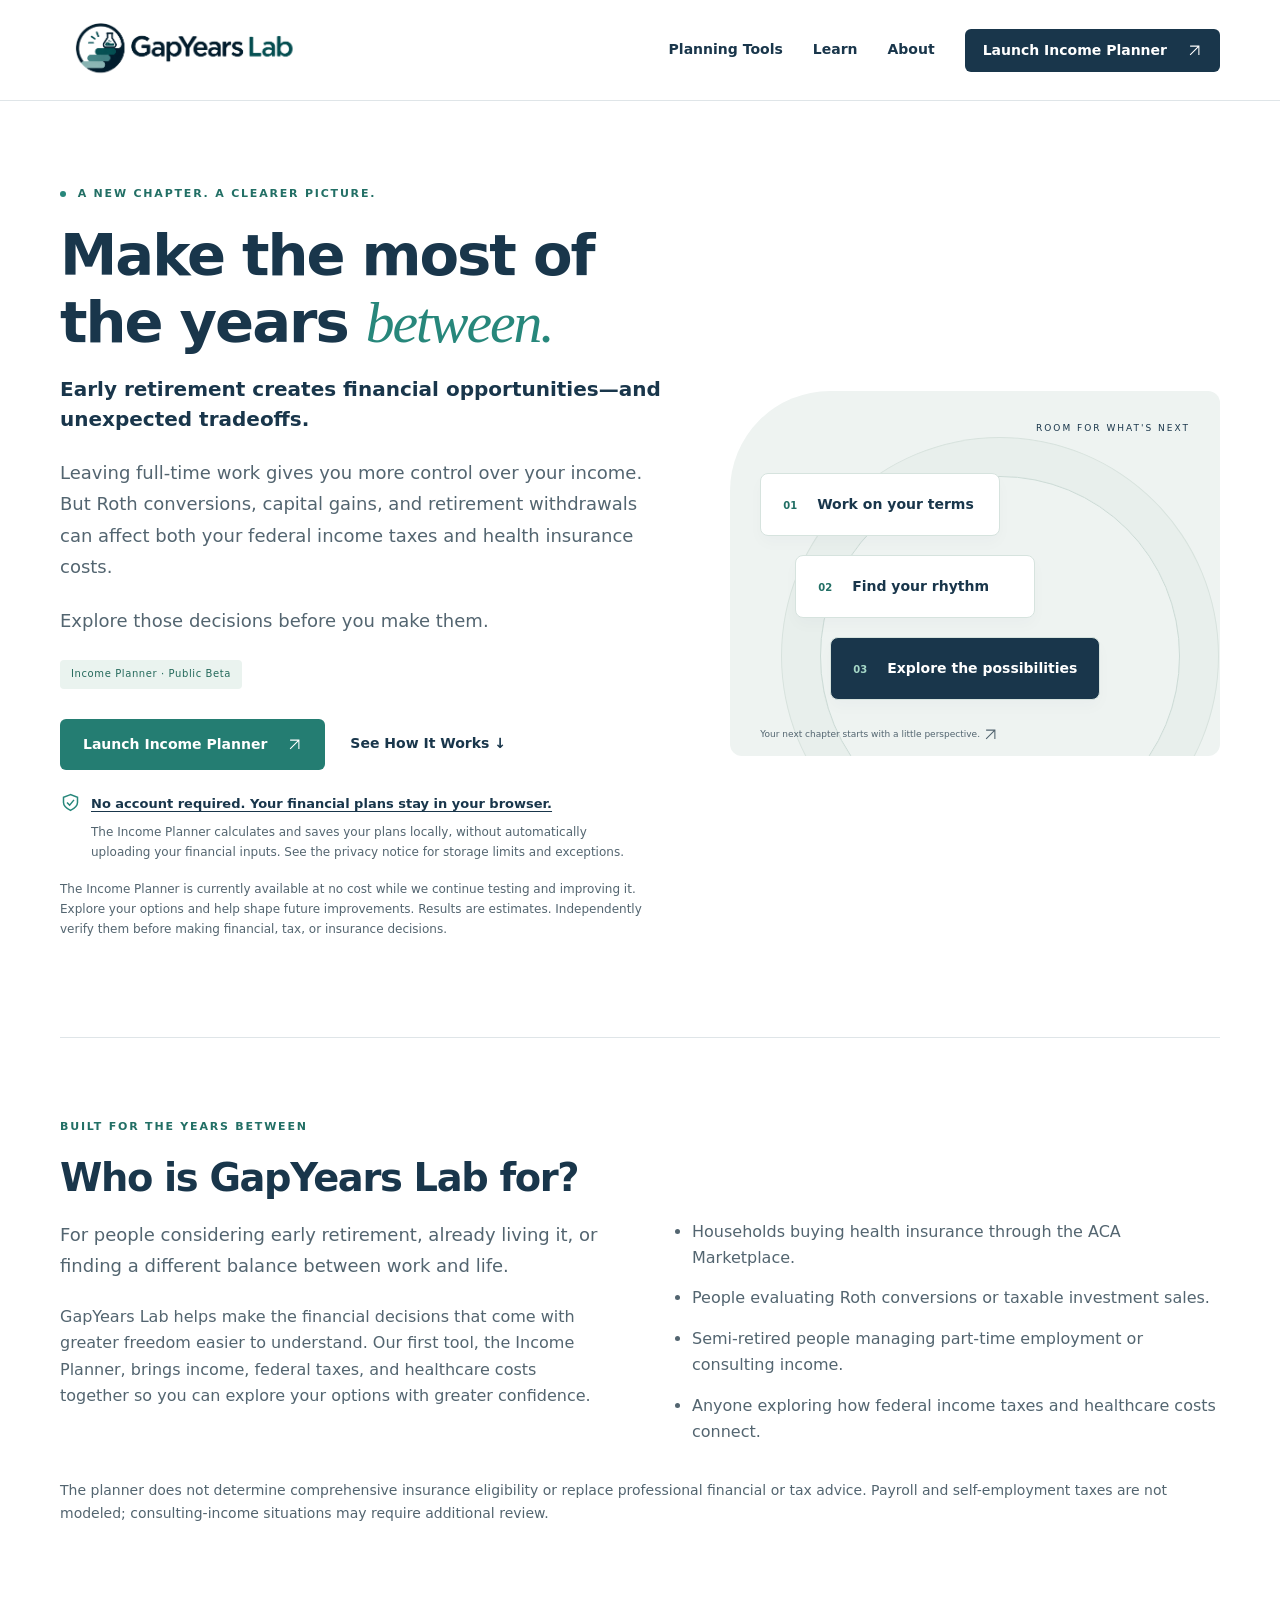
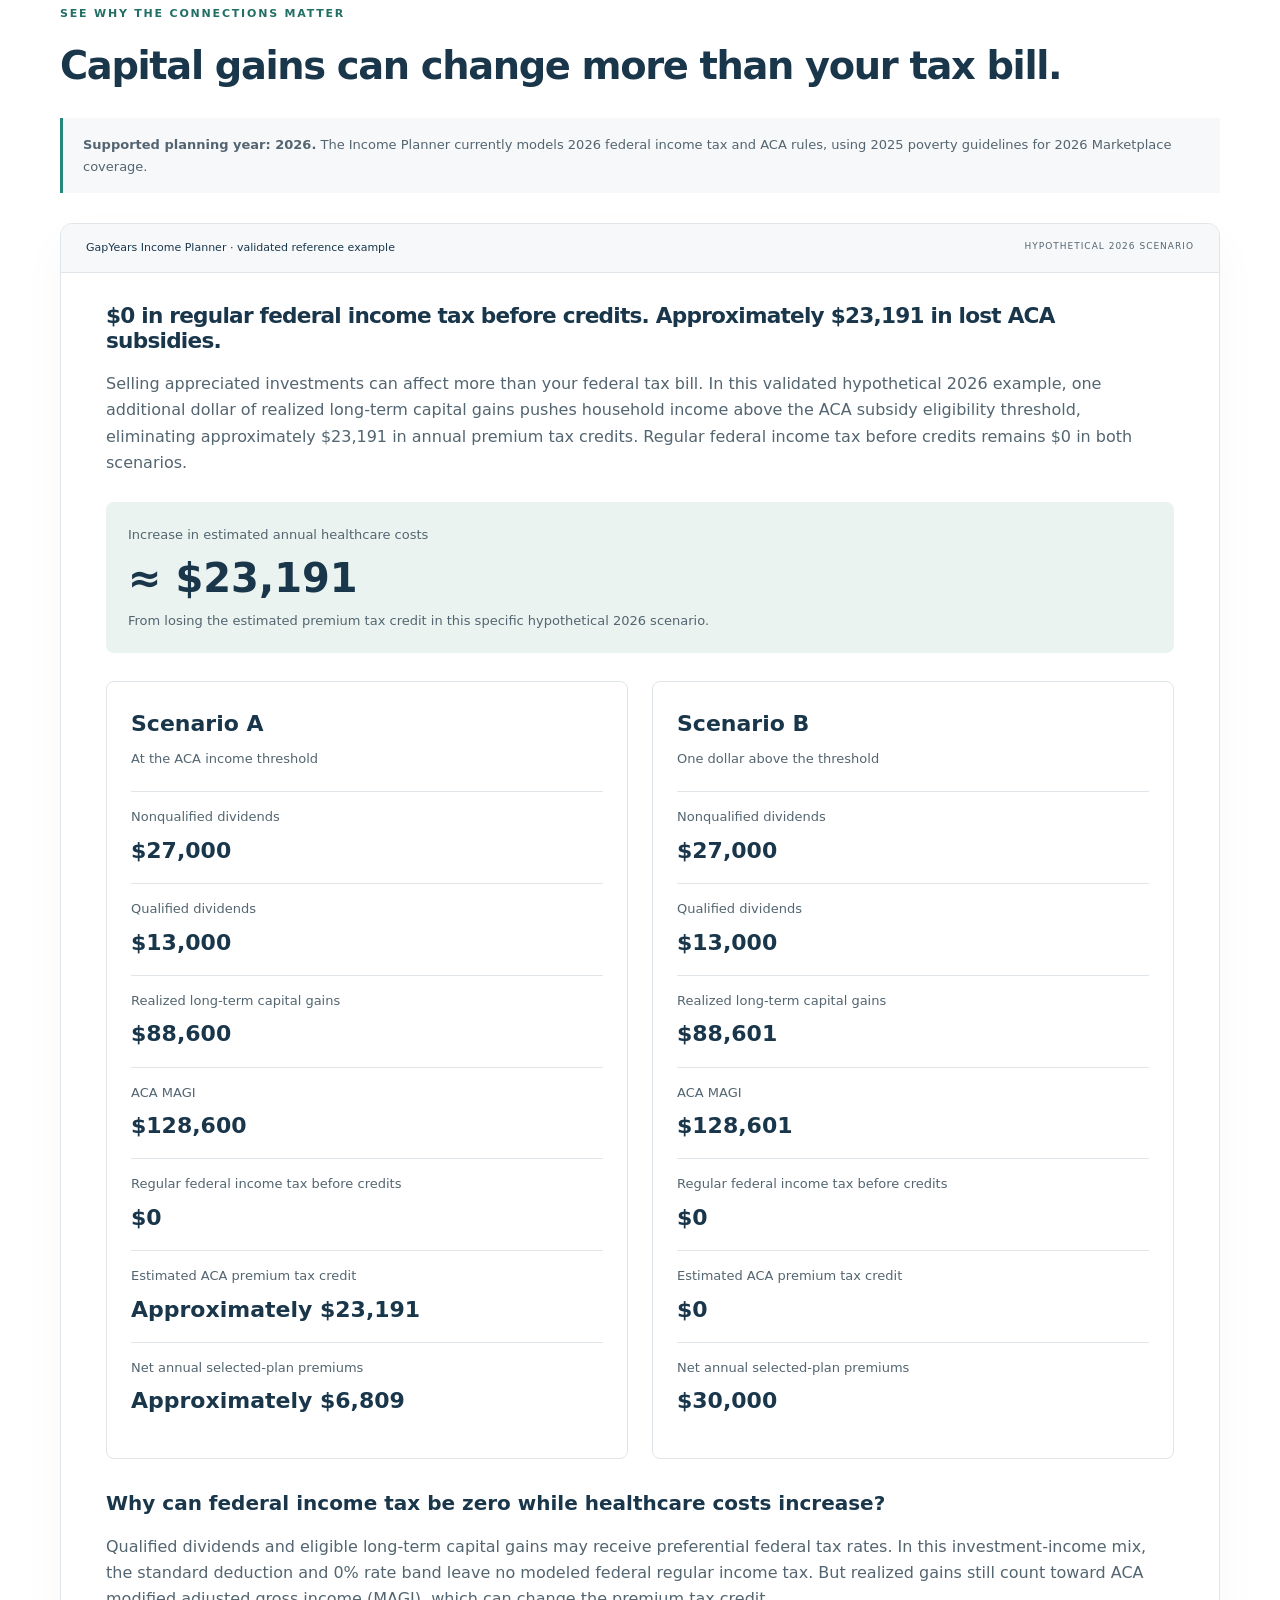
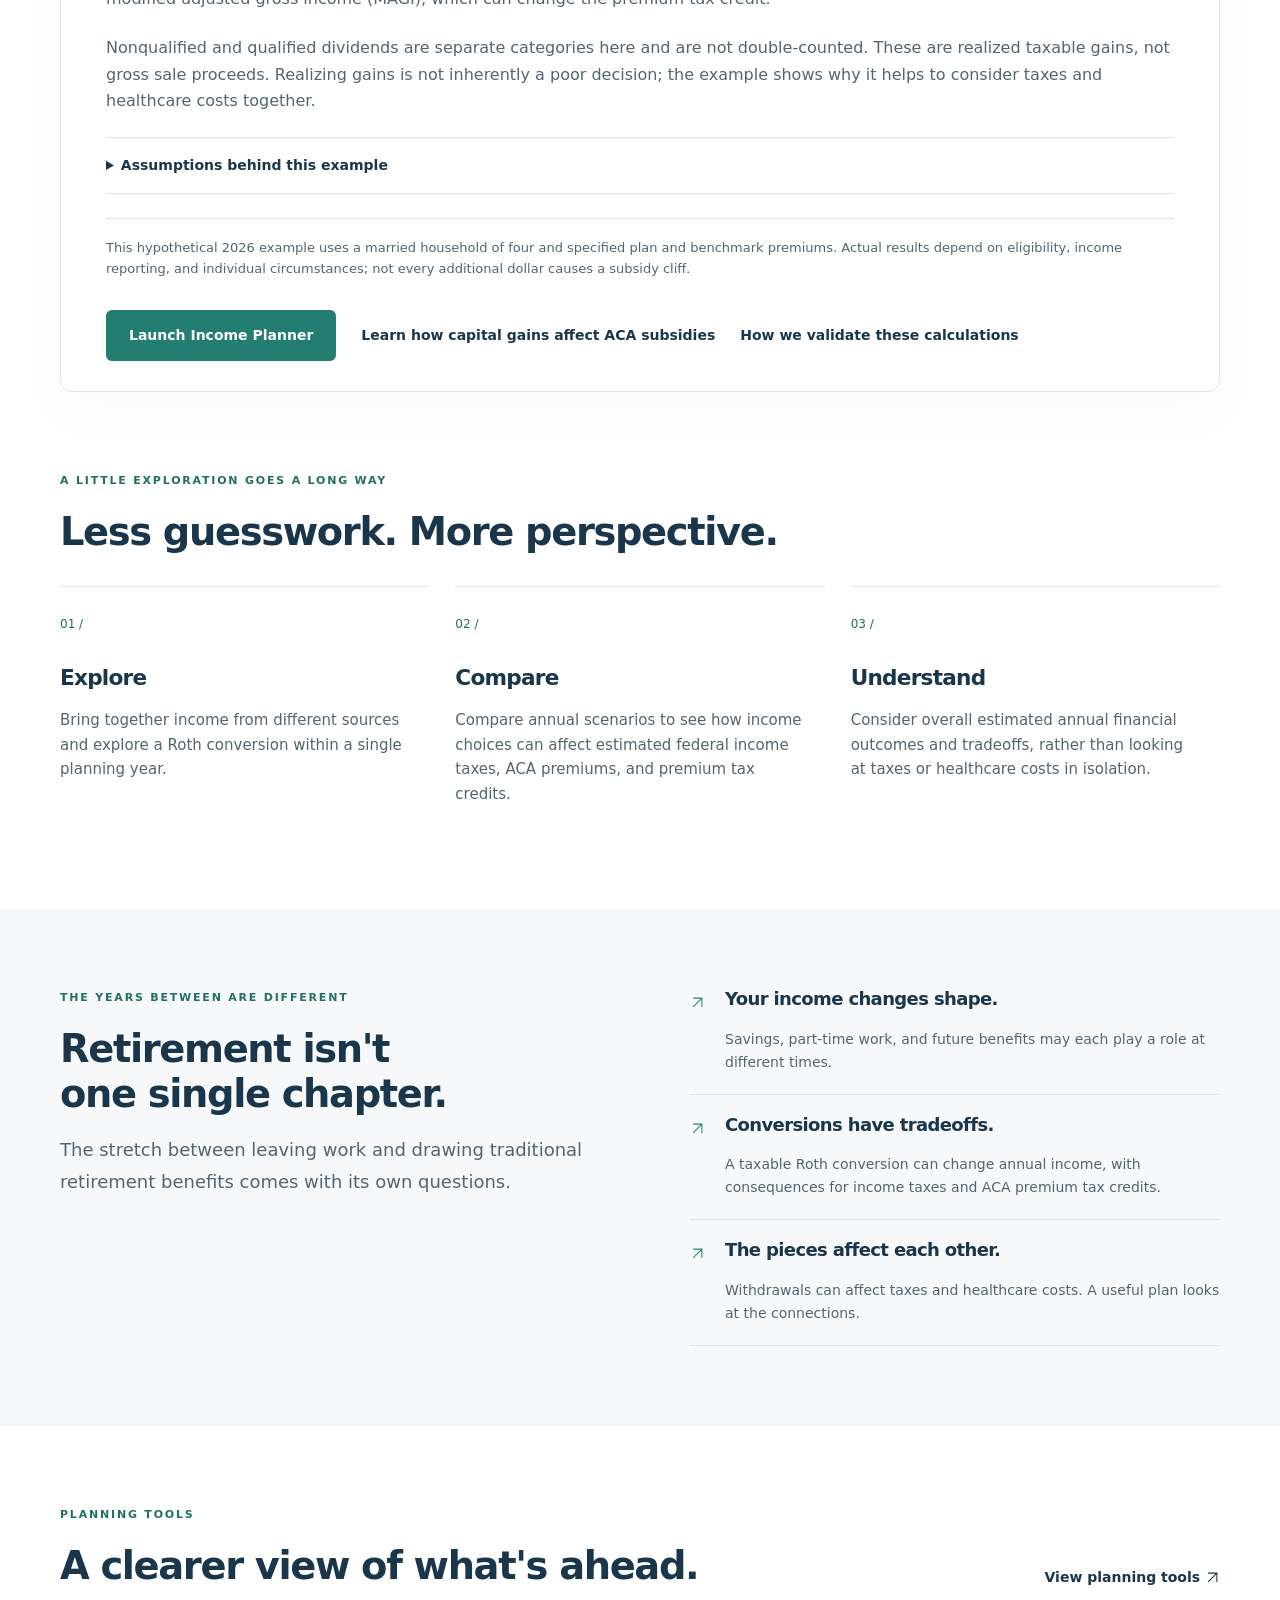
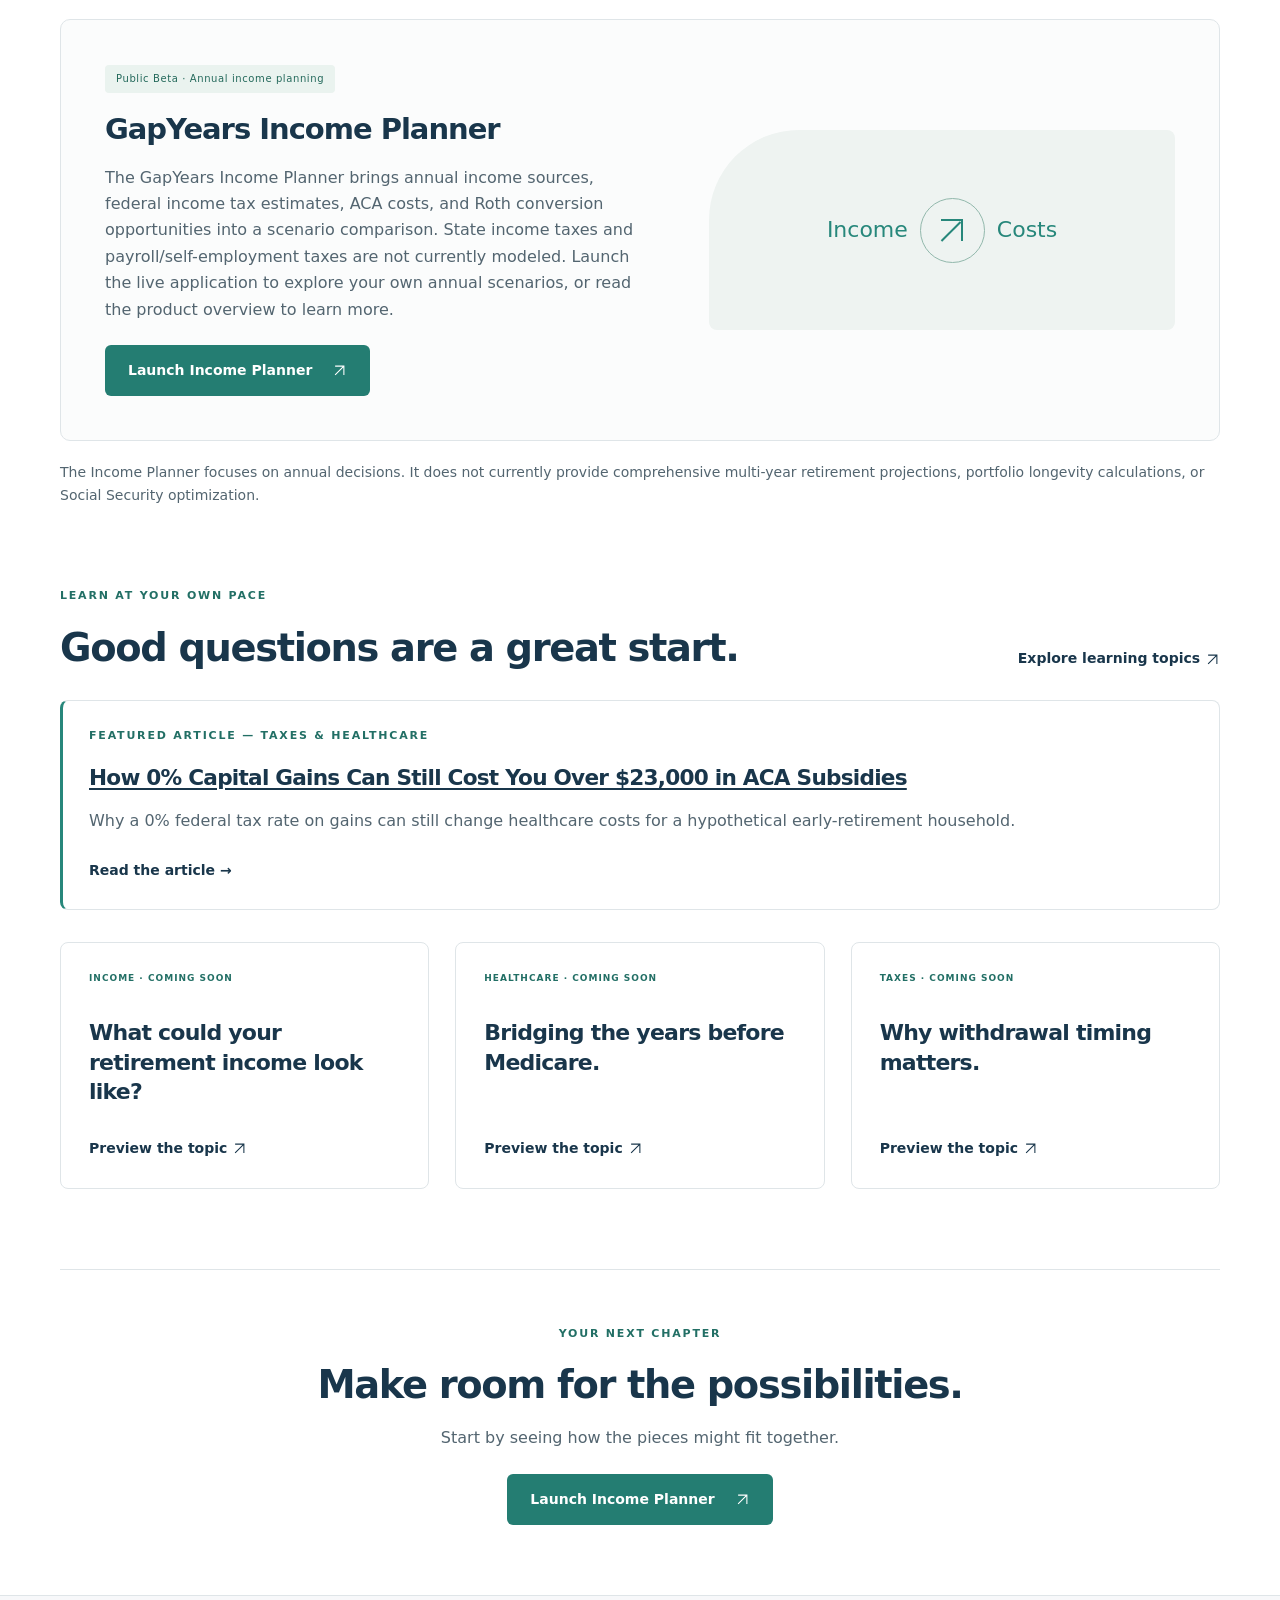
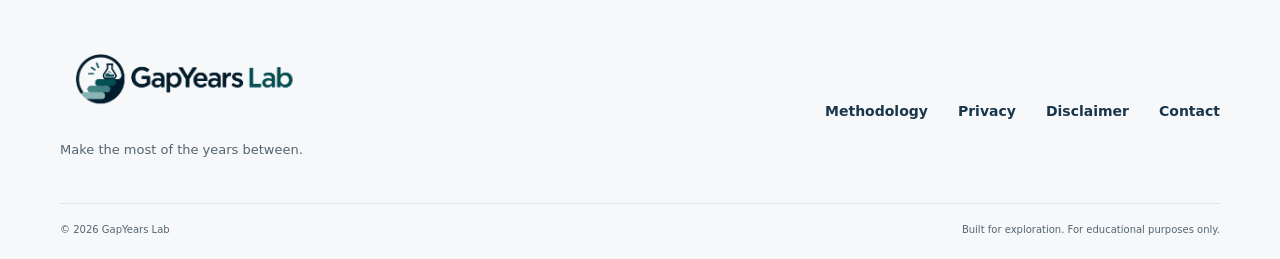
==== commit 572a1d9b: "Simplify ACA explanations and draft qualified repayment guidance" ====
--- a/index.html
+++ b/index.html
@@ -212,9 +212,9 @@
 <li>The 2025 poverty guideline for this household is $32,150, used for 2026 coverage. Its modeled 400% threshold is $128,600. Household size and location change the threshold.</li>
 <li>Federal tax means regular pre-credit income tax only. State/local, payroll/self-employment, NIIT, AMT, other credits, and unsupported tax treatments are excluded. Net insurance cost is annual selected-plan premiums less final modeled credit, not medical out-of-pocket spending or premiums paid during the year.</li>
 </ul>
+<p>Whole-dollar estimates reflect the reviewed draft 2026 annual Form 8962 method. The Income Planner uses continuous calculations and may display slightly different amounts. The reviewed instructions were draft, not final filing guidance; actual returns depend on final IRS instructions and household circumstances.</p>
 </details>
-<p class="preview-disclosure">This hypothetical example uses 2026 ACA rules, a married-filing-jointly household of four, and specified Marketplace premiums. Whole-dollar results reflect the reviewed draft annual Form 8962 method. The Income Planner uses continuous calculations and may display slightly different amounts. Actual eligibility and tax-return results depend on household circumstances and final IRS instructions.</p>
-<p class="scope-note">This is a threshold-specific example, not a universal outcome or guaranteed tax-return result. Not every additional dollar of income causes a large subsidy loss.</p>
+<p class="preview-disclosure">This hypothetical 2026 example uses a married household of four and specified plan and benchmark premiums. Actual results depend on eligibility, income reporting, and individual circumstances; not every additional dollar causes a subsidy cliff.</p>
 <div class="actions">
 <a class="button" href="https://app.gapyearslab.com">Launch Income Planner</a>
 <a class="text-link" href="/learn/zero-percent-capital-gains-aca-subsidy-cliff/">Learn how capital gains affect ACA subsidies</a>
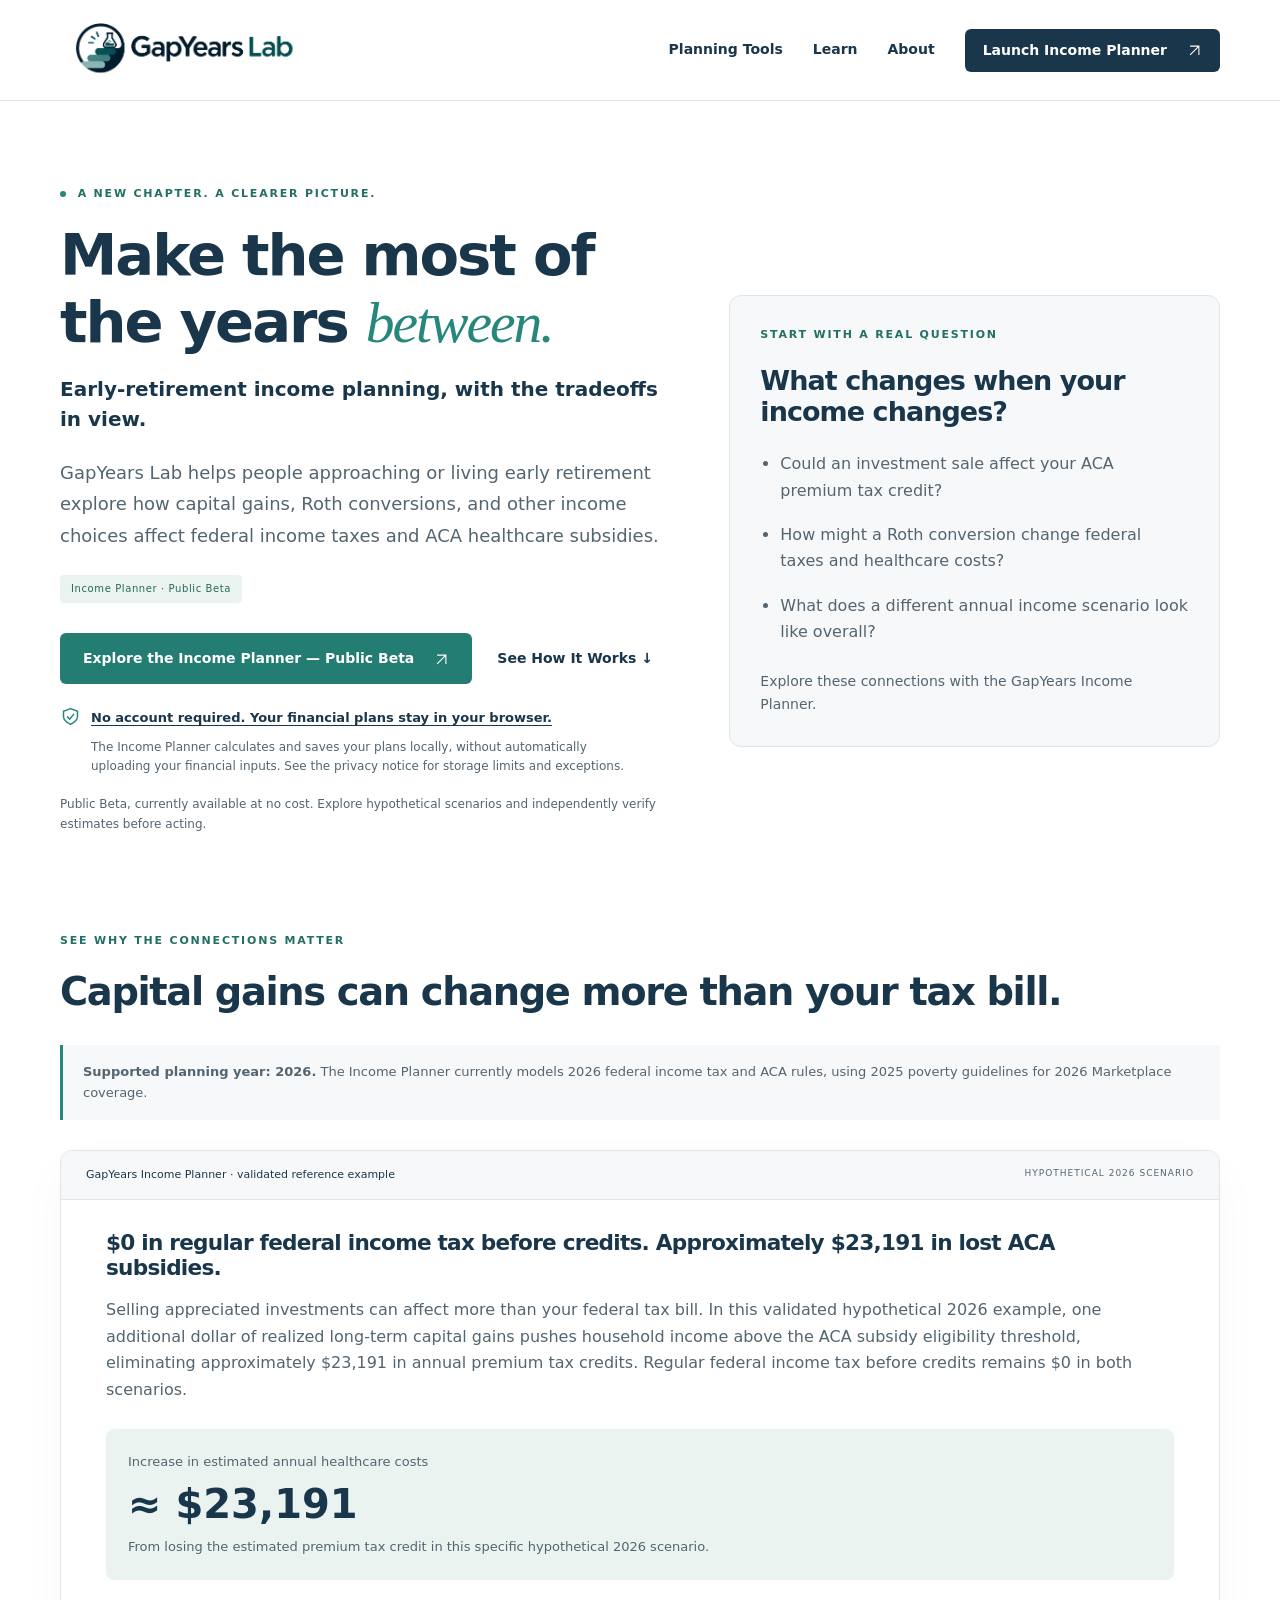
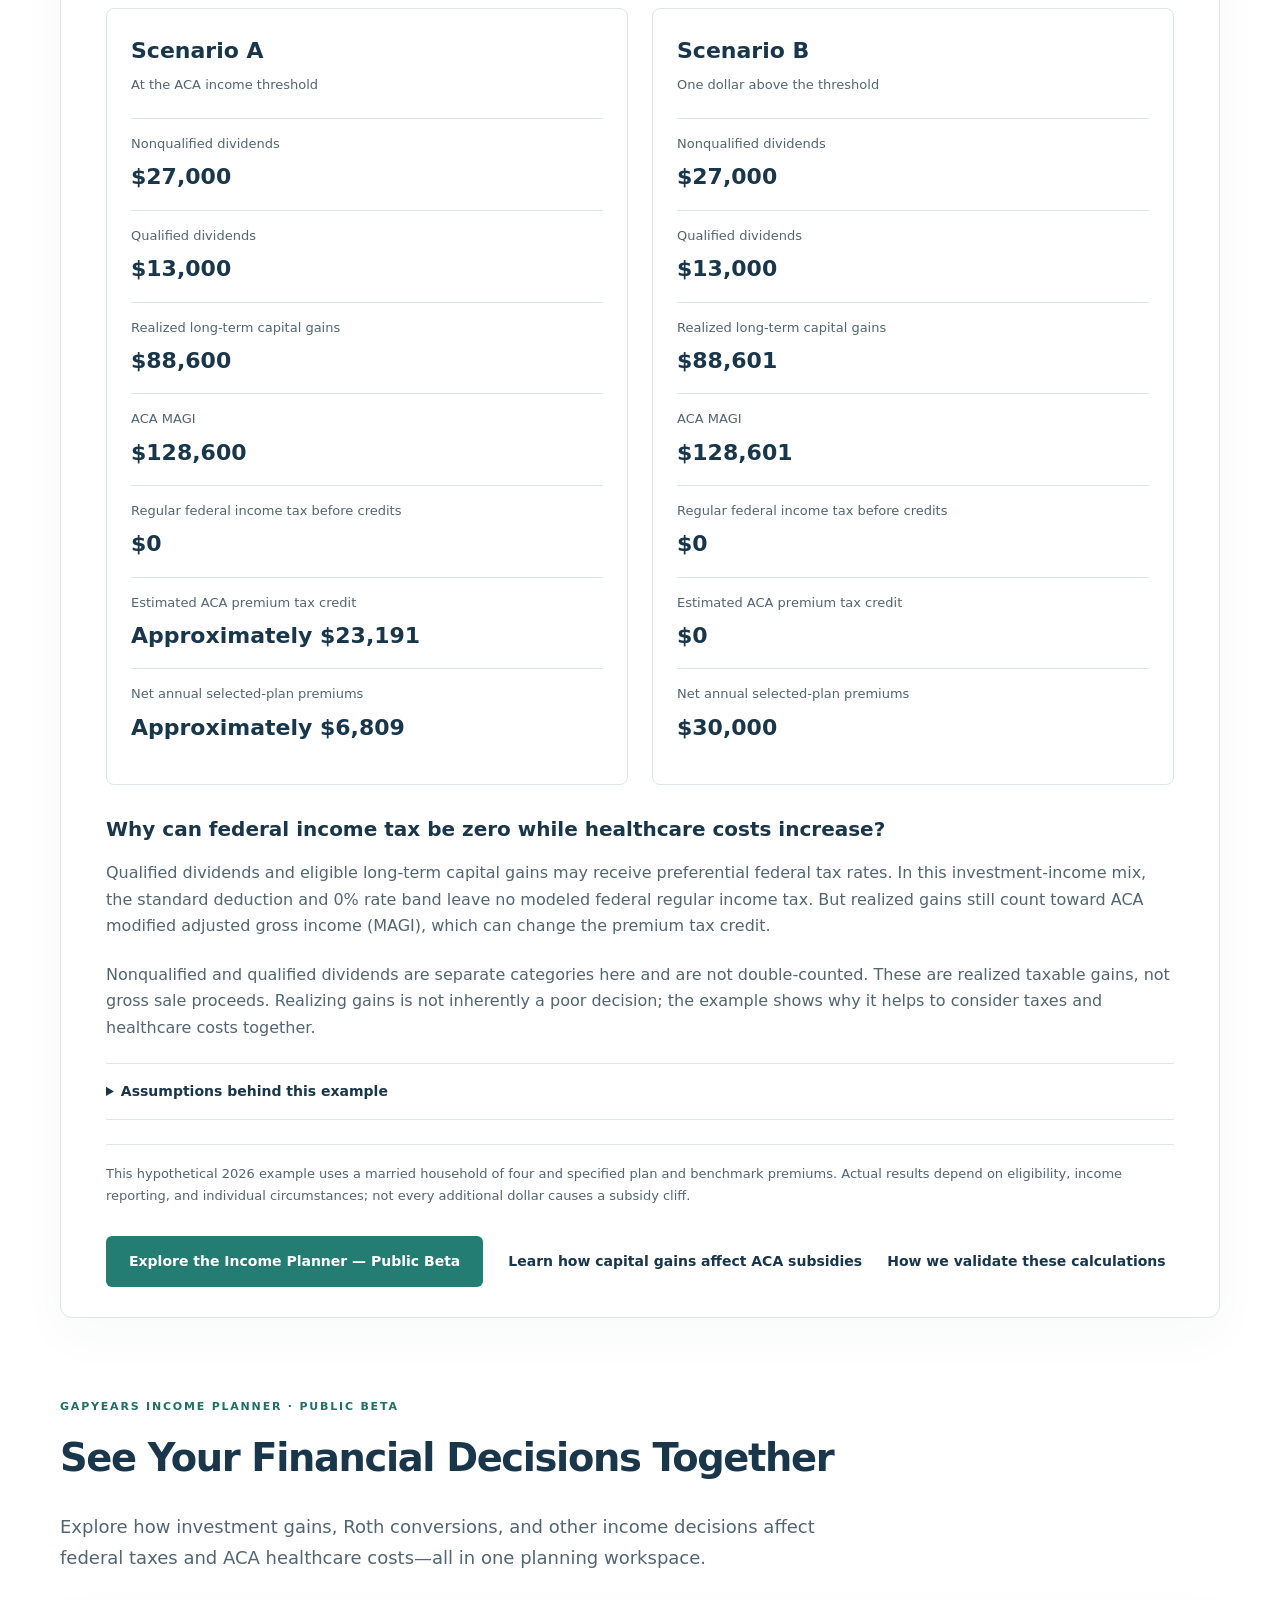
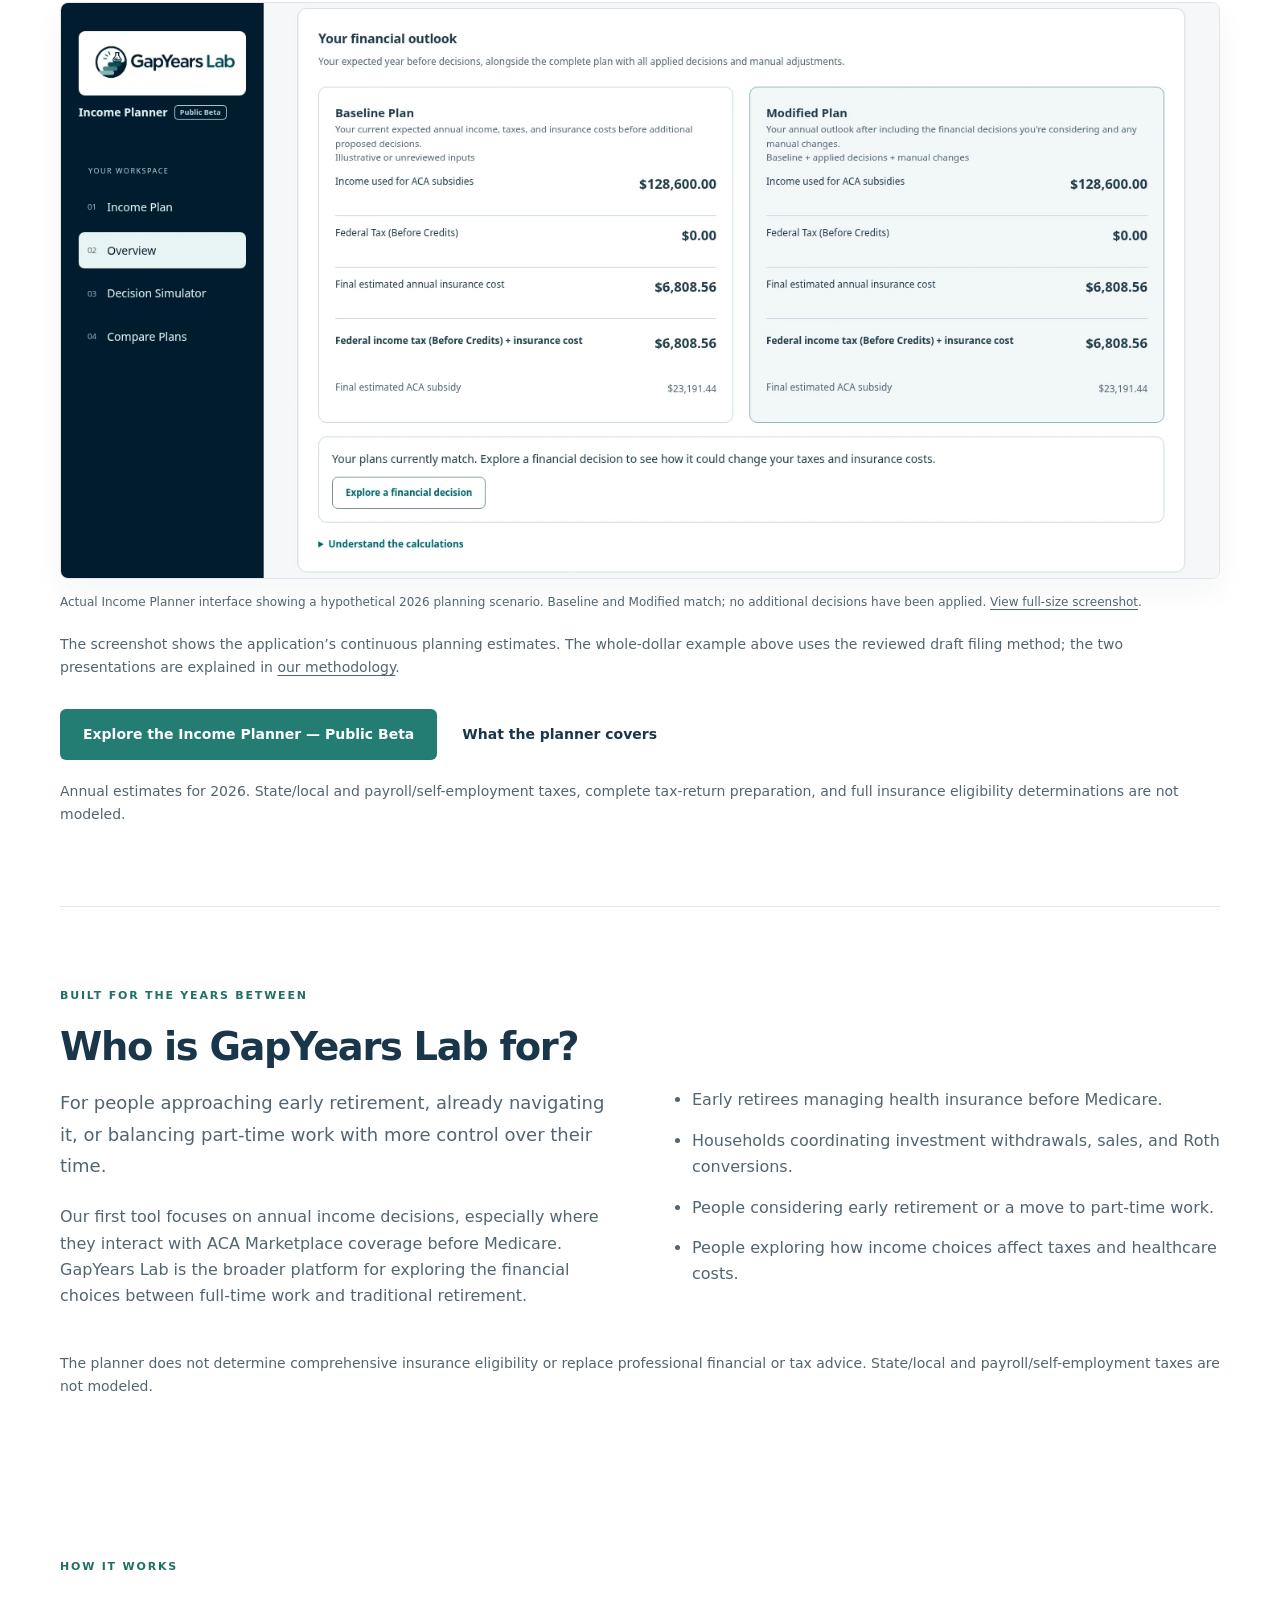
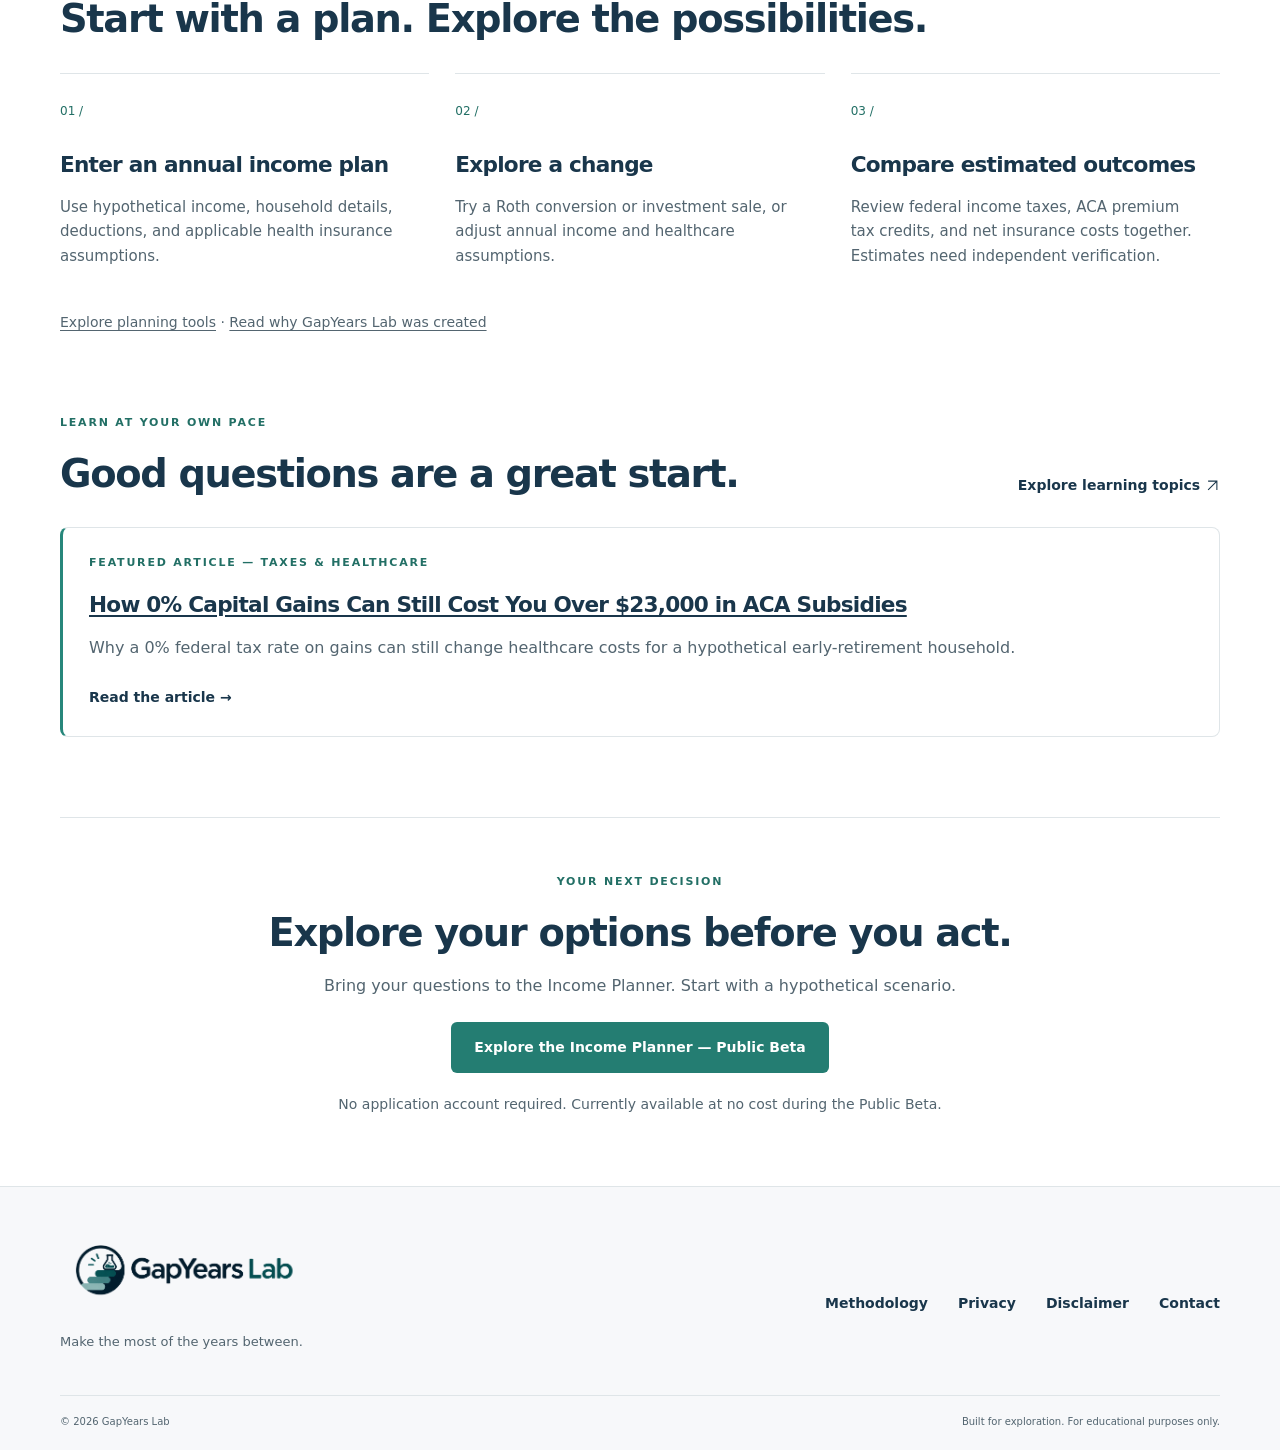
==== commit b6525fc2: "Show real live planner overview and streamline homepage hierarchy" ====
--- a/index.html
+++ b/index.html
@@ -37,7 +37,7 @@
 <a href="/planning-tools/">Planning Tools</a>
 <a href="/learn/">Learn</a>
 <a href="/about/">About</a>
-<a class="button small" href="https://app.gapyearslab.com">Launch Income Planner <span aria-hidden="true">
+<a class="button small" href="https://app.gapyearslab.com/">Launch Income Planner <span aria-hidden="true">
 <svg class="arrow-icon" aria-hidden="true" viewBox="0 0 24 24" fill="none" stroke="currentColor" stroke-width="1.7">
 <path d="M5 19 19 5M5 5h14v14"/>
 </svg>
@@ -47,19 +47,19 @@
 </div>
 </header>
 <main id="main" tabindex="-1">
-<section class="hero container">
+<section class="hero container home-hero">
 <div class="hero-copy">
 <p class="eyebrow">
 <span class="status-dot">
 </span> A NEW CHAPTER. A CLEARER PICTURE.</p>
 <h1>Make the most of<br>the years <em>between.</em>
 </h1>
-<p class="hero-subhead">Early retirement creates financial opportunities—and unexpected tradeoffs.</p>
-<p class="lead">Leaving full-time work gives you more control over your income. But Roth conversions, capital gains, and retirement withdrawals can affect both your federal income taxes and health insurance costs.</p>
-<p class="lead">Explore those decisions before you make them.</p>
+<p class="hero-subhead">Early-retirement income planning, with the tradeoffs in view.</p>
+<p class="lead">GapYears Lab helps people approaching or living early retirement explore how capital gains, Roth conversions, and other income choices affect federal income taxes and ACA healthcare subsidies.</p>
+
 <span class="pill">Income Planner · Public Beta</span>
 <div class="actions">
-<a class="button" href="https://app.gapyearslab.com">Launch Income Planner <span aria-hidden="true">
+<a class="button" href="https://app.gapyearslab.com/">Explore the Income Planner — Public Beta <span aria-hidden="true">
 <svg class="arrow-icon" aria-hidden="true" viewBox="0 0 24 24" fill="none" stroke="currentColor" stroke-width="1.7">
 <path d="M5 19 19 5M5 5h14v14"/>
 </svg>
@@ -68,43 +68,30 @@
 <a class="text-link" href="#how-it-works">See How It Works <span aria-hidden="true">↓</span>
 </a>
 </div>
-<div class="hero-privacy"><svg class="privacy-icon" aria-hidden="true" viewBox="0 0 24 24" fill="none" stroke="currentColor" stroke-width="1.7"><path d="M12 3 4 6v6c0 4 4 7 8 9 4-2 8-5 8-9V6l-8-3Z"/><path d="m8 12 3 3 5-6"/></svg><div><a href="/privacy/">No account required. Your financial plans stay in your browser.</a><p>The Income Planner calculates and saves your plans locally, without automatically uploading your financial inputs. See the privacy notice for storage limits and exceptions.</p></div></div>
-<p class="hero-note">The Income Planner is currently available at no cost while we continue testing and improving it. Explore your options and help shape future improvements. Results are estimates. Independently verify them before making financial, tax, or insurance decisions.</p>
-</div>
-<div class="hero-art" aria-hidden="true">
-<div class="orbit">
-</div>
-<span class="art-label">ROOM FOR WHAT'S NEXT</span>
-<div class="step step-one">
-<span>01</span>Work on your terms</div>
-<div class="step step-two">
-<span>02</span>Find your rhythm</div>
-<div class="step step-three">
-<span>03</span>Explore the possibilities</div>
-<span class="art-bottom">Your next chapter starts with a little perspective. <svg class="arrow-icon" aria-hidden="true" viewBox="0 0 24 24" fill="none" stroke="currentColor" stroke-width="1.7">
-<path d="M5 19 19 5M5 5h14v14"/>
+<div class="hero-privacy">
+<svg class="privacy-icon" aria-hidden="true" viewBox="0 0 24 24" fill="none" stroke="currentColor" stroke-width="1.7">
+<path d="M12 3 4 6v6c0 4 4 7 8 9 4-2 8-5 8-9V6l-8-3Z"/>
+<path d="m8 12 3 3 5-6"/>
 </svg>
-</span>
-</div>
-</section>
-<section class="section container audience" aria-labelledby="audience-title">
-<p class="eyebrow">BUILT FOR THE YEARS BETWEEN</p>
-<h2 id="audience-title">Who is GapYears Lab for?</h2>
-<div class="audience-grid">
-<div>
-<p class="lead">For people considering early retirement, already living it, or finding a different balance between work and life.</p>
-<p>GapYears Lab helps make the financial decisions that come with greater freedom easier to understand. Our first tool, the Income Planner, brings income, federal taxes, and healthcare costs together so you can explore your options with greater confidence.</p>
-</div>
-<ul class="audience-list">
-<li>Households buying health insurance through the ACA Marketplace.</li>
-<li>People evaluating Roth conversions or taxable investment sales.</li>
-<li>Semi-retired people managing part-time employment or consulting income.</li>
-<li>Anyone exploring how federal income taxes and healthcare costs connect.</li>
+<div>
+<a href="/privacy/">No account required. Your financial plans stay in your browser.</a>
+<p>The Income Planner calculates and saves your plans locally, without automatically uploading your financial inputs. See the privacy notice for storage limits and exceptions.</p>
+</div>
+</div>
+<p class="hero-note">Public Beta, currently available at no cost. Explore hypothetical scenarios and independently verify estimates before acting.</p>
+</div>
+<aside class="hero-decisions" aria-labelledby="decisions-title">
+<p class="eyebrow">START WITH A REAL QUESTION</p>
+<h2 id="decisions-title">What changes when your income changes?</h2>
+<ul>
+<li>Could an investment sale affect your ACA premium tax credit?</li>
+<li>How might a Roth conversion change federal taxes and healthcare costs?</li>
+<li>What does a different annual income scenario look like overall?</li>
 </ul>
-</div>
-<p class="scope-note">The planner does not determine comprehensive insurance eligibility or replace professional financial or tax advice. Payroll and self-employment taxes are not modeled; consulting-income situations may require additional review.</p>
-</section>
-<section class="preview-section container" id="how-it-works">
+<p>Explore these connections with the GapYears Income Planner.</p>
+</aside>
+</section>
+<section class="preview-section container" id="aca-example">
 <div class="section-heading">
 <div>
 <p class="eyebrow">SEE WHY THE CONNECTIONS MATTER</p>
@@ -216,107 +203,74 @@
 </details>
 <p class="preview-disclosure">This hypothetical 2026 example uses a married household of four and specified plan and benchmark premiums. Actual results depend on eligibility, income reporting, and individual circumstances; not every additional dollar causes a subsidy cliff.</p>
 <div class="actions">
-<a class="button" href="https://app.gapyearslab.com">Launch Income Planner</a>
+<a class="button" href="https://app.gapyearslab.com/">Explore the Income Planner — Public Beta</a>
 <a class="text-link" href="/learn/zero-percent-capital-gains-aca-subsidy-cliff/">Learn how capital gains affect ACA subsidies</a>
 <a class="text-link" href="/methodology/#reference-case">How we validate these calculations</a>
 </div>
 </div>
 </section>
 </section>
-<section class="section container">
-<p class="eyebrow">A LITTLE EXPLORATION GOES A LONG WAY</p>
-<h2>Less guesswork. More perspective.</h2>
+<section class="section container product-preview" id="how-it-works" aria-labelledby="product-preview-title">
+<div class="section-heading">
+<div>
+<p class="eyebrow">GAPYEARS INCOME PLANNER · PUBLIC BETA</p>
+<h2 id="product-preview-title">See Your Financial Decisions Together</h2>
+</div>
+</div>
+<p class="lead">Explore how investment gains, Roth conversions, and other income decisions affect federal taxes and ACA healthcare costs—all in one planning workspace.</p>
+<figure class="product-capture">
+<a href="/assets/product/income-planner-public-beta.webp" aria-label="View the Income Planner screenshot at full size">
+<img src="/assets/product/income-planner-public-beta.webp" width="1440" height="715" loading="lazy" decoding="async" alt="Actual Income Planner Overview with matching hypothetical 2026 Baseline and Modified plans: ACA income $128,600, federal tax before credits $0, estimated annual insurance cost $6,808.56, and estimated ACA subsidy $23,191.44.">
+</a>
+<figcaption>Actual Income Planner interface showing a hypothetical 2026 planning scenario. Baseline and Modified match; no additional decisions have been applied. <a href="/assets/product/income-planner-public-beta.webp">View full-size screenshot</a>.</figcaption>
+</figure>
+<p class="scope-note">The screenshot shows the application’s continuous planning estimates. The whole-dollar example above uses the reviewed draft filing method; the two presentations are explained in <a href="/methodology/#reference-case">our methodology</a>.</p>
+<div class="actions">
+<a class="button" href="https://app.gapyearslab.com/">Explore the Income Planner — Public Beta</a>
+<a class="text-link" href="/planner/">What the planner covers</a>
+</div>
+<p class="scope-note">Annual estimates for 2026. State/local and payroll/self-employment taxes, complete tax-return preparation, and full insurance eligibility determinations are not modeled.</p>
+</section>
+<section class="section container audience" aria-labelledby="audience-title">
+<p class="eyebrow">BUILT FOR THE YEARS BETWEEN</p>
+<h2 id="audience-title">Who is GapYears Lab for?</h2>
+<div class="audience-grid">
+<div>
+<p class="lead">For people approaching early retirement, already navigating it, or balancing part-time work with more control over their time.</p>
+<p>Our first tool focuses on annual income decisions, especially where they interact with ACA Marketplace coverage before Medicare. GapYears Lab is the broader platform for exploring the financial choices between full-time work and traditional retirement.</p>
+</div>
+<ul class="audience-list">
+<li>Early retirees managing health insurance before Medicare.</li>
+<li>Households coordinating investment withdrawals, sales, and Roth conversions.</li>
+<li>People considering early retirement or a move to part-time work.</li>
+<li>People exploring how income choices affect taxes and healthcare costs.</li>
+</ul>
+</div>
+<p class="scope-note">The planner does not determine comprehensive insurance eligibility or replace professional financial or tax advice. State/local and payroll/self-employment taxes are not modeled.</p>
+</section>
+<section class="section container how-to-plan" id="planning-steps">
+<p class="eyebrow">HOW IT WORKS</p>
+<h2>Start with a plan. Explore the possibilities.</h2>
 <div class="cards">
 <article class="card">
 <span class="number">01 /</span>
-<h3>Explore</h3>
-<p>Bring together income from different sources and explore a Roth conversion within a single planning year.</p>
+<h3>Enter an annual income plan</h3>
+<p>Use hypothetical income, household details, deductions, and applicable health insurance assumptions.</p>
 </article>
 <article class="card">
 <span class="number">02 /</span>
-<h3>Compare</h3>
-<p>Compare annual scenarios to see how income choices can affect estimated federal income taxes, ACA premiums, and premium tax credits.</p>
+<h3>Explore a change</h3>
+<p>Try a Roth conversion or investment sale, or adjust annual income and healthcare assumptions.</p>
 </article>
 <article class="card">
 <span class="number">03 /</span>
-<h3>Understand</h3>
-<p>Consider overall estimated annual financial outcomes and tradeoffs, rather than looking at taxes or healthcare costs in isolation.</p>
-</article>
-</div>
-</section>
-<section class="tinted">
-<div class="container split section">
-<div>
-<p class="eyebrow">THE YEARS BETWEEN ARE DIFFERENT</p>
-<h2>Retirement isn't<br>one single chapter.</h2>
-<p class="lead">The stretch between leaving work and drawing traditional retirement benefits comes with its own questions.</p>
-</div>
-<div class="reasons">
-<article>
-<span>
-<svg class="arrow-icon" aria-hidden="true" viewBox="0 0 24 24" fill="none" stroke="currentColor" stroke-width="1.7">
-<path d="M5 19 19 5M5 5h14v14"/>
-</svg>
-</span>
-<div>
-<h3>Your income changes shape.</h3>
-<p>Savings, part-time work, and future benefits may each play a role at different times.</p>
-</div>
-</article>
-<article>
-<span>
-<svg class="arrow-icon" aria-hidden="true" viewBox="0 0 24 24" fill="none" stroke="currentColor" stroke-width="1.7">
-<path d="M5 19 19 5M5 5h14v14"/>
-</svg>
-</span>
-<div>
-<h3>Conversions have tradeoffs.</h3>
-<p>A taxable Roth conversion can change annual income, with consequences for income taxes and ACA premium tax credits.</p>
-</div>
-</article>
-<article>
-<span>
-<svg class="arrow-icon" aria-hidden="true" viewBox="0 0 24 24" fill="none" stroke="currentColor" stroke-width="1.7">
-<path d="M5 19 19 5M5 5h14v14"/>
-</svg>
-</span>
-<div>
-<h3>The pieces affect each other.</h3>
-<p>Withdrawals can affect taxes and healthcare costs. A useful plan looks at the connections.</p>
-</div>
-</article>
-</div>
-</div>
-</section>
-<section class="section container">
-<div class="section-heading">
-<div>
-<p class="eyebrow">PLANNING TOOLS</p>
-<h2>A clearer view of what's ahead.</h2>
-</div>
-<a class="text-link" href="/planning-tools/">View planning tools <svg class="arrow-icon" aria-hidden="true" viewBox="0 0 24 24" fill="none" stroke="currentColor" stroke-width="1.7">
-<path d="M5 19 19 5M5 5h14v14"/>
-</svg>
-</a>
-</div>
-<article class="feature-card">
-<div>
-<span class="pill">Public Beta · Annual income planning</span>
-<h3>GapYears Income Planner</h3>
-<p>The GapYears Income Planner brings annual income sources, federal income tax estimates, ACA costs, and Roth conversion opportunities into a scenario comparison. State income taxes and payroll/self-employment taxes are not currently modeled. Launch the live application to explore your own annual scenarios, or read the product overview to learn more.</p>
-<a class="button" href="https://app.gapyearslab.com">Launch Income Planner <svg class="arrow-icon" aria-hidden="true" viewBox="0 0 24 24" fill="none" stroke="currentColor" stroke-width="1.7">
-<path d="M5 19 19 5M5 5h14v14"/>
-</svg>
-</a>
-</div>
-<div class="feature-symbol" aria-hidden="true">
-<span>Income</span>
-<div>
-</div>
-<span>Costs</span>
-</div>
-</article>
-<p class="scope-note">The Income Planner focuses on annual decisions. It does not currently provide comprehensive multi-year retirement projections, portfolio longevity calculations, or Social Security optimization.</p>
+<h3>Compare estimated outcomes</h3>
+<p>Review federal income taxes, ACA premium tax credits, and net insurance costs together. Estimates need independent verification.</p>
+</article>
+</div>
+<p class="scope-note">
+<a href="/planning-tools/">Explore planning tools</a> · <a href="/about/">Read why GapYears Lab was created</a>
+</p>
 </section>
 <section class="section container resources">
 <div class="section-heading">
@@ -329,42 +283,21 @@
 </svg>
 </a>
 </div>
-<article class="featured-article"><p class="eyebrow">FEATURED ARTICLE — TAXES &amp; HEALTHCARE</p><h3><a href="/learn/zero-percent-capital-gains-aca-subsidy-cliff/">How 0% Capital Gains Can Still Cost You Over $23,000 in ACA Subsidies</a></h3><p>Why a 0% federal tax rate on gains can still change healthcare costs for a hypothetical early-retirement household.</p><a class="text-link" href="/learn/zero-percent-capital-gains-aca-subsidy-cliff/">Read the article →</a></article>
-<div class="cards">
-<a class="resource-card" href="/learn/#income">
-<span class="eyebrow">INCOME · COMING SOON</span>
-<h3>What could your retirement income look like?</h3>
-<span class="text-link">Preview the topic <svg class="arrow-icon" aria-hidden="true" viewBox="0 0 24 24" fill="none" stroke="currentColor" stroke-width="1.7">
-<path d="M5 19 19 5M5 5h14v14"/>
-</svg>
-</span>
-</a>
-<a class="resource-card" href="/learn/#healthcare">
-<span class="eyebrow">HEALTHCARE · COMING SOON</span>
-<h3>Bridging the years before Medicare.</h3>
-<span class="text-link">Preview the topic <svg class="arrow-icon" aria-hidden="true" viewBox="0 0 24 24" fill="none" stroke="currentColor" stroke-width="1.7">
-<path d="M5 19 19 5M5 5h14v14"/>
-</svg>
-</span>
-</a>
-<a class="resource-card" href="/learn/#taxes">
-<span class="eyebrow">TAXES · COMING SOON</span>
-<h3>Why withdrawal timing matters.</h3>
-<span class="text-link">Preview the topic <svg class="arrow-icon" aria-hidden="true" viewBox="0 0 24 24" fill="none" stroke="currentColor" stroke-width="1.7">
-<path d="M5 19 19 5M5 5h14v14"/>
-</svg>
-</span>
-</a>
-</div>
+<article class="featured-article">
+<p class="eyebrow">FEATURED ARTICLE — TAXES &amp; HEALTHCARE</p>
+<h3>
+<a href="/learn/zero-percent-capital-gains-aca-subsidy-cliff/">How 0% Capital Gains Can Still Cost You Over $23,000 in ACA Subsidies</a>
+</h3>
+<p>Why a 0% federal tax rate on gains can still change healthcare costs for a hypothetical early-retirement household.</p>
+<a class="text-link" href="/learn/zero-percent-capital-gains-aca-subsidy-cliff/">Read the article →</a>
+</article>
 </section>
 <section class="closing container">
-<p class="eyebrow">YOUR NEXT CHAPTER</p>
-<h2>Make room for the possibilities.</h2>
-<p>Start by seeing how the pieces might fit together.</p>
-<a class="button" href="https://app.gapyearslab.com">Launch Income Planner <svg class="arrow-icon" aria-hidden="true" viewBox="0 0 24 24" fill="none" stroke="currentColor" stroke-width="1.7">
-<path d="M5 19 19 5M5 5h14v14"/>
-</svg>
-</a>
+<p class="eyebrow">YOUR NEXT DECISION</p>
+<h2>Explore your options before you act.</h2>
+<p>Bring your questions to the Income Planner. Start with a hypothetical scenario.</p>
+<a class="button" href="https://app.gapyearslab.com/">Explore the Income Planner — Public Beta</a>
+<p class="scope-note">No application account required. Currently available at no cost during the Public Beta.</p>
 </section>
 </main>
 <footer>
--- a/assets/site.css
+++ b/assets/site.css
@@ -782,3 +782,18 @@
   .article-table :is(th, td) { padding: 12px 7px; }
   .article-takeaway, .article-cta { padding: 20px; }
 }
+
+/* Homepage-only product hierarchy: a real interface, readable at every size. */
+.home-hero { gap: 56px; }
+.hero-decisions { background: var(--off); border: 1px solid var(--line); border-radius: 12px; padding: 30px; }
+.hero-decisions h2 { font-size: 27px; }
+.hero-decisions ul { margin: 24px 0; padding-left: 20px; color: var(--muted); }
+.hero-decisions li { margin-bottom: 18px; }
+.hero-decisions > p:last-child { font-size: 14px; margin-bottom: 0; }
+.product-preview > .lead { max-width: 800px; }
+.product-capture { margin: 28px 0 18px; }
+.product-capture img { display: block; width: 100%; height: auto; border: 1px solid var(--line); border-radius: 8px; box-shadow: 0 12px 32px #19364b0b; }
+.product-capture figcaption { color: var(--muted); font-size: 12px; margin-top: 14px; }
+.product-capture figcaption a, .product-preview .scope-note a, .how-to-plan .scope-note a { text-decoration: underline; text-underline-offset: 3px; }
+.product-preview .actions { flex-wrap: wrap; }
+@media (max-width: 700px) { .home-hero { gap: 24px; } .hero-decisions { padding: 24px; } .hero-decisions h2 { font-size: 24px; } }
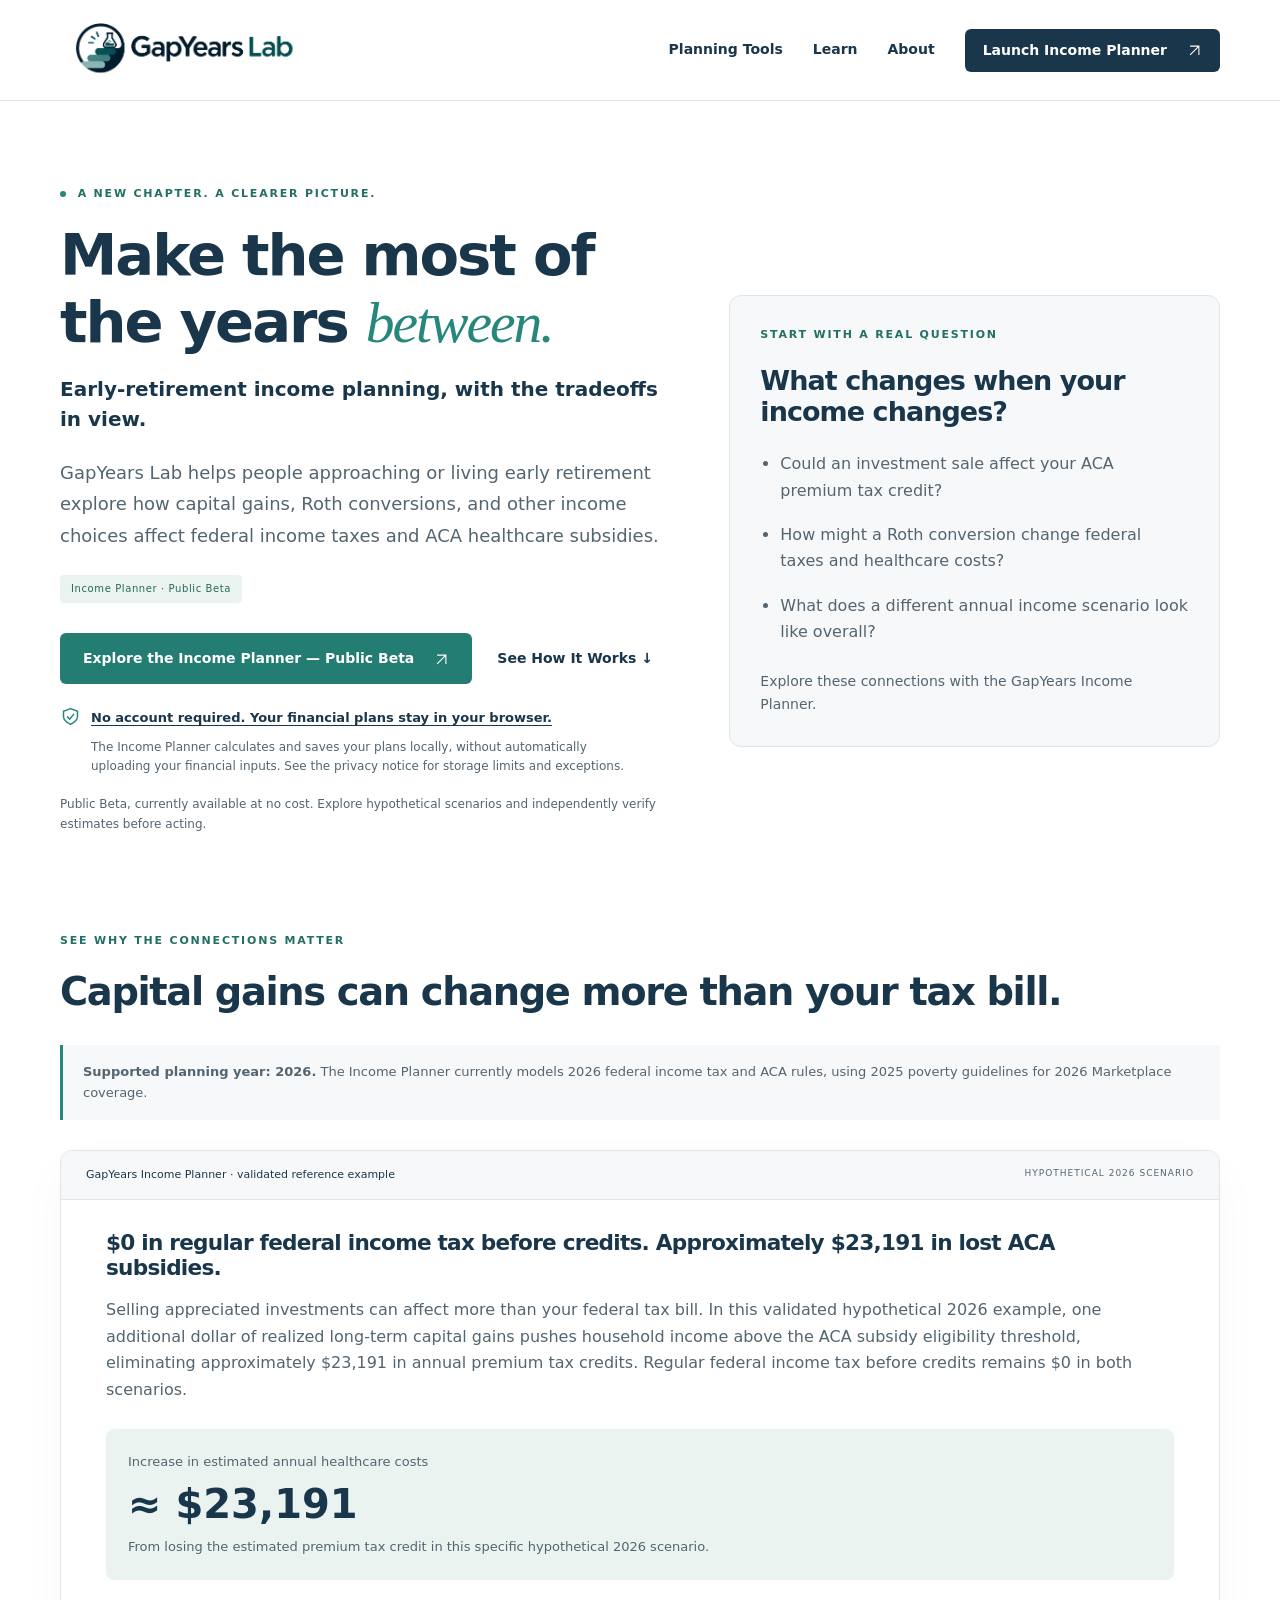
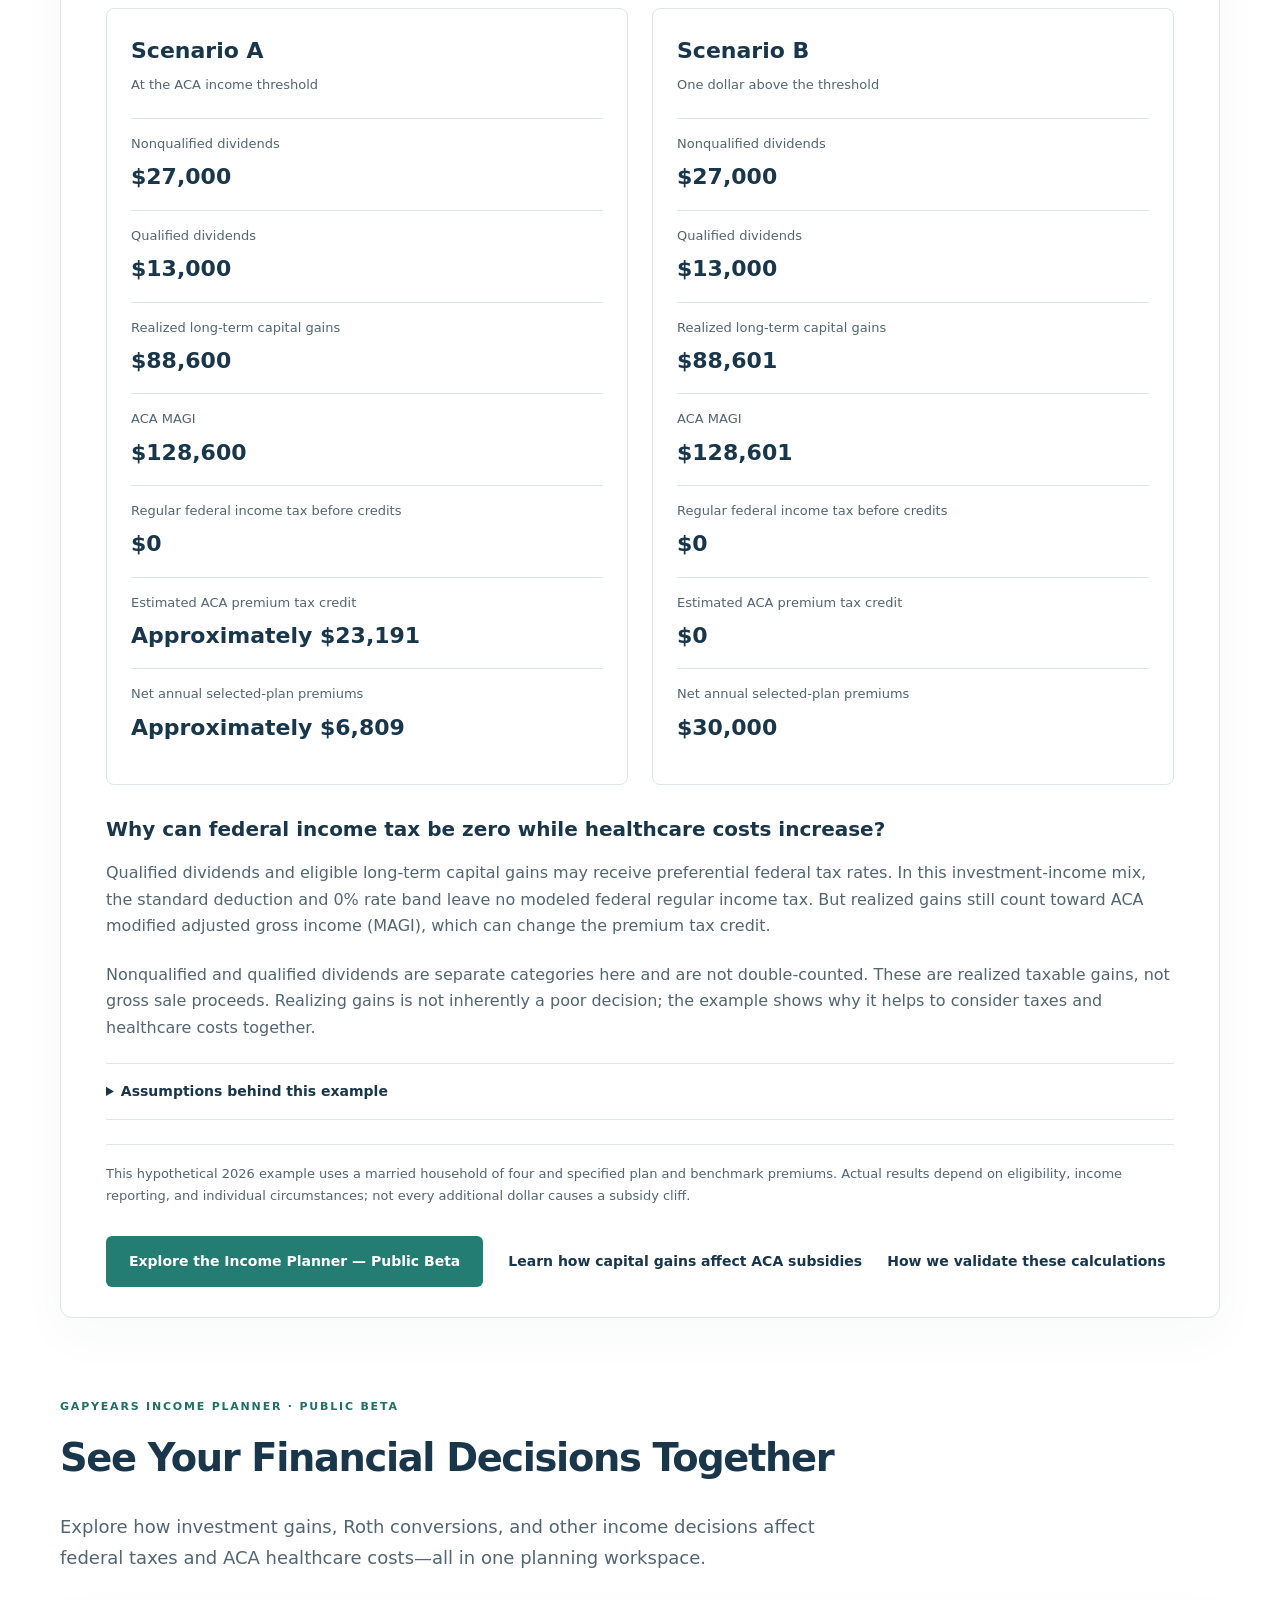
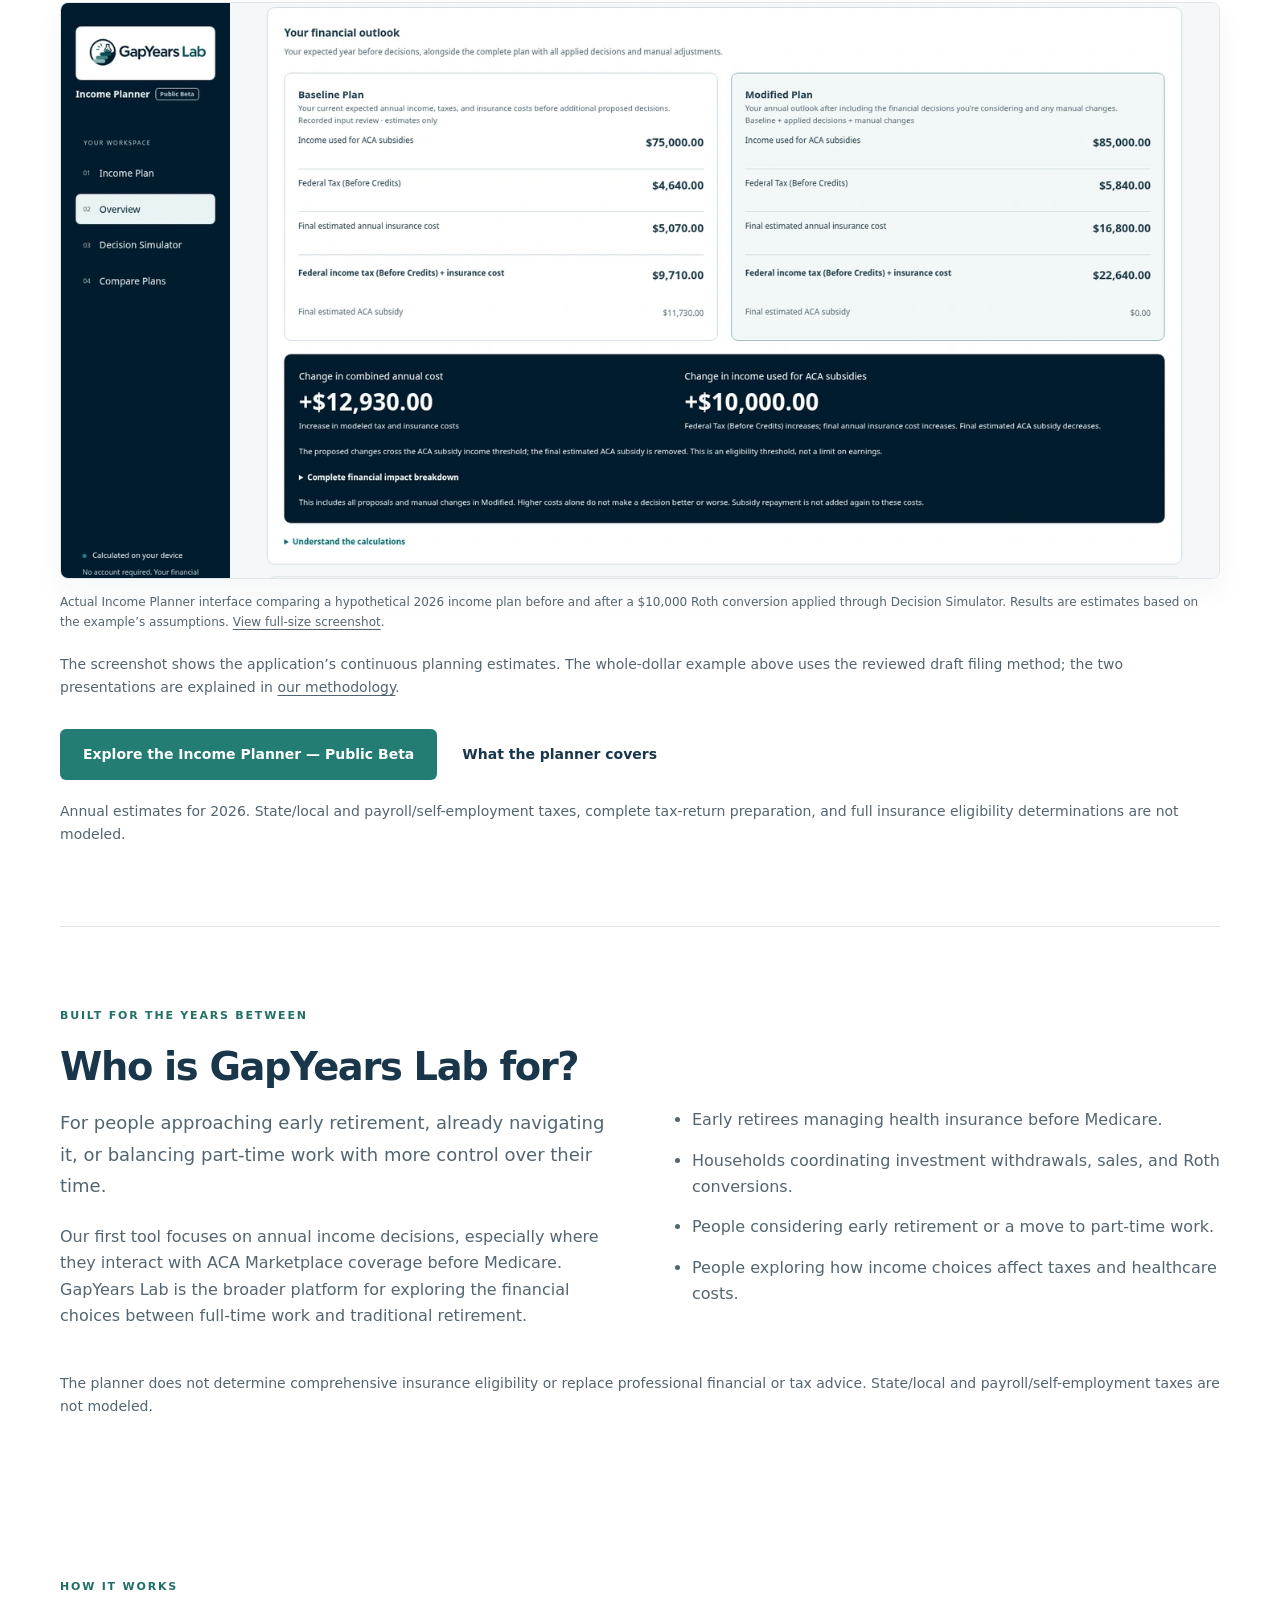
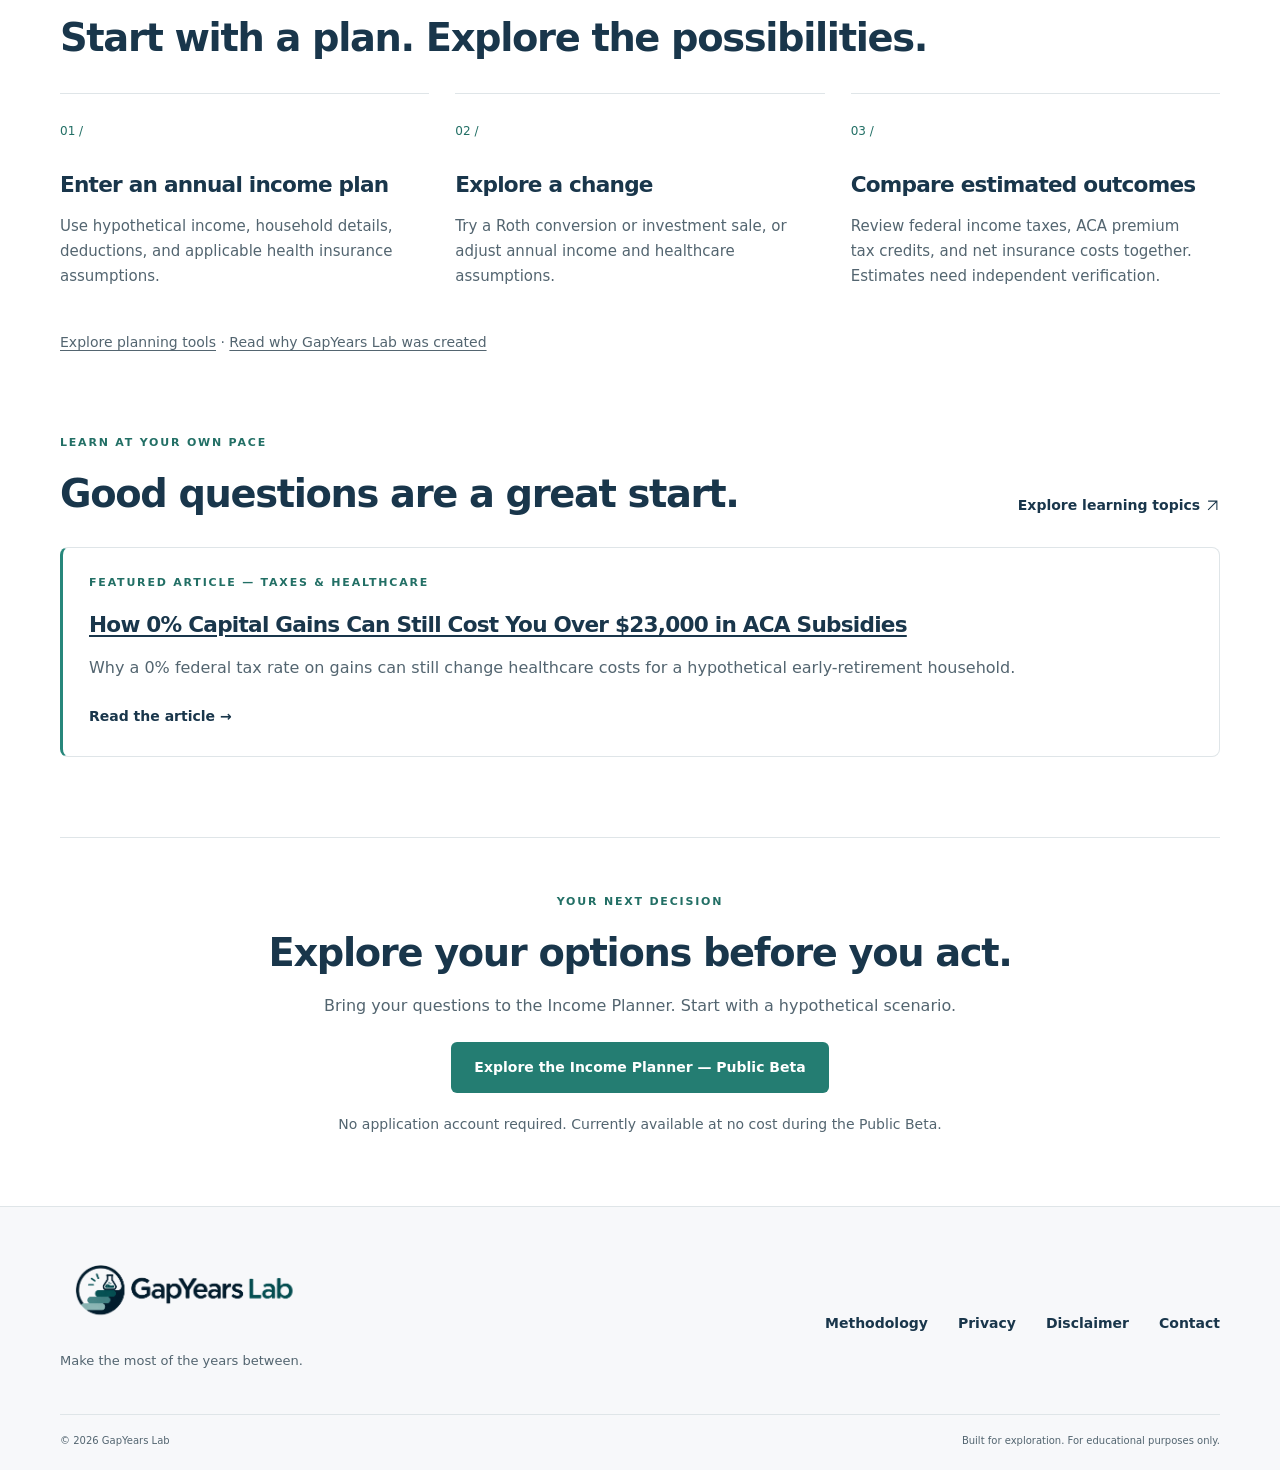
==== commit 9b3b1d3d: "Show applied Roth conversion in genuine planner preview" ====
--- a/index.html
+++ b/index.html
@@ -220,9 +220,9 @@
 <p class="lead">Explore how investment gains, Roth conversions, and other income decisions affect federal taxes and ACA healthcare costs—all in one planning workspace.</p>
 <figure class="product-capture">
 <a href="/assets/product/income-planner-public-beta.webp" aria-label="View the Income Planner screenshot at full size">
-<img src="/assets/product/income-planner-public-beta.webp" width="1440" height="715" loading="lazy" decoding="async" alt="Actual Income Planner Overview with matching hypothetical 2026 Baseline and Modified plans: ACA income $128,600, federal tax before credits $0, estimated annual insurance cost $6,808.56, and estimated ACA subsidy $23,191.44.">
-</a>
-<figcaption>Actual Income Planner interface showing a hypothetical 2026 planning scenario. Baseline and Modified match; no additional decisions have been applied. <a href="/assets/product/income-planner-public-beta.webp">View full-size screenshot</a>.</figcaption>
+<img src="/assets/product/income-planner-public-beta.webp" width="1440" height="715" loading="lazy" decoding="async" alt="Actual 2026 Income Planner Overview after applying a hypothetical $10,000 Roth conversion: Baseline ACA income $75,000 and Modified $85,000; combined estimated federal tax and insurance costs $9,710 and $22,640.">
+</a>
+<figcaption>Actual Income Planner interface comparing a hypothetical 2026 income plan before and after a $10,000 Roth conversion applied through Decision Simulator. Results are estimates based on the example’s assumptions. <a href="/assets/product/income-planner-public-beta.webp">View full-size screenshot</a>.</figcaption>
 </figure>
 <p class="scope-note">The screenshot shows the application’s continuous planning estimates. The whole-dollar example above uses the reviewed draft filing method; the two presentations are explained in <a href="/methodology/#reference-case">our methodology</a>.</p>
 <div class="actions">
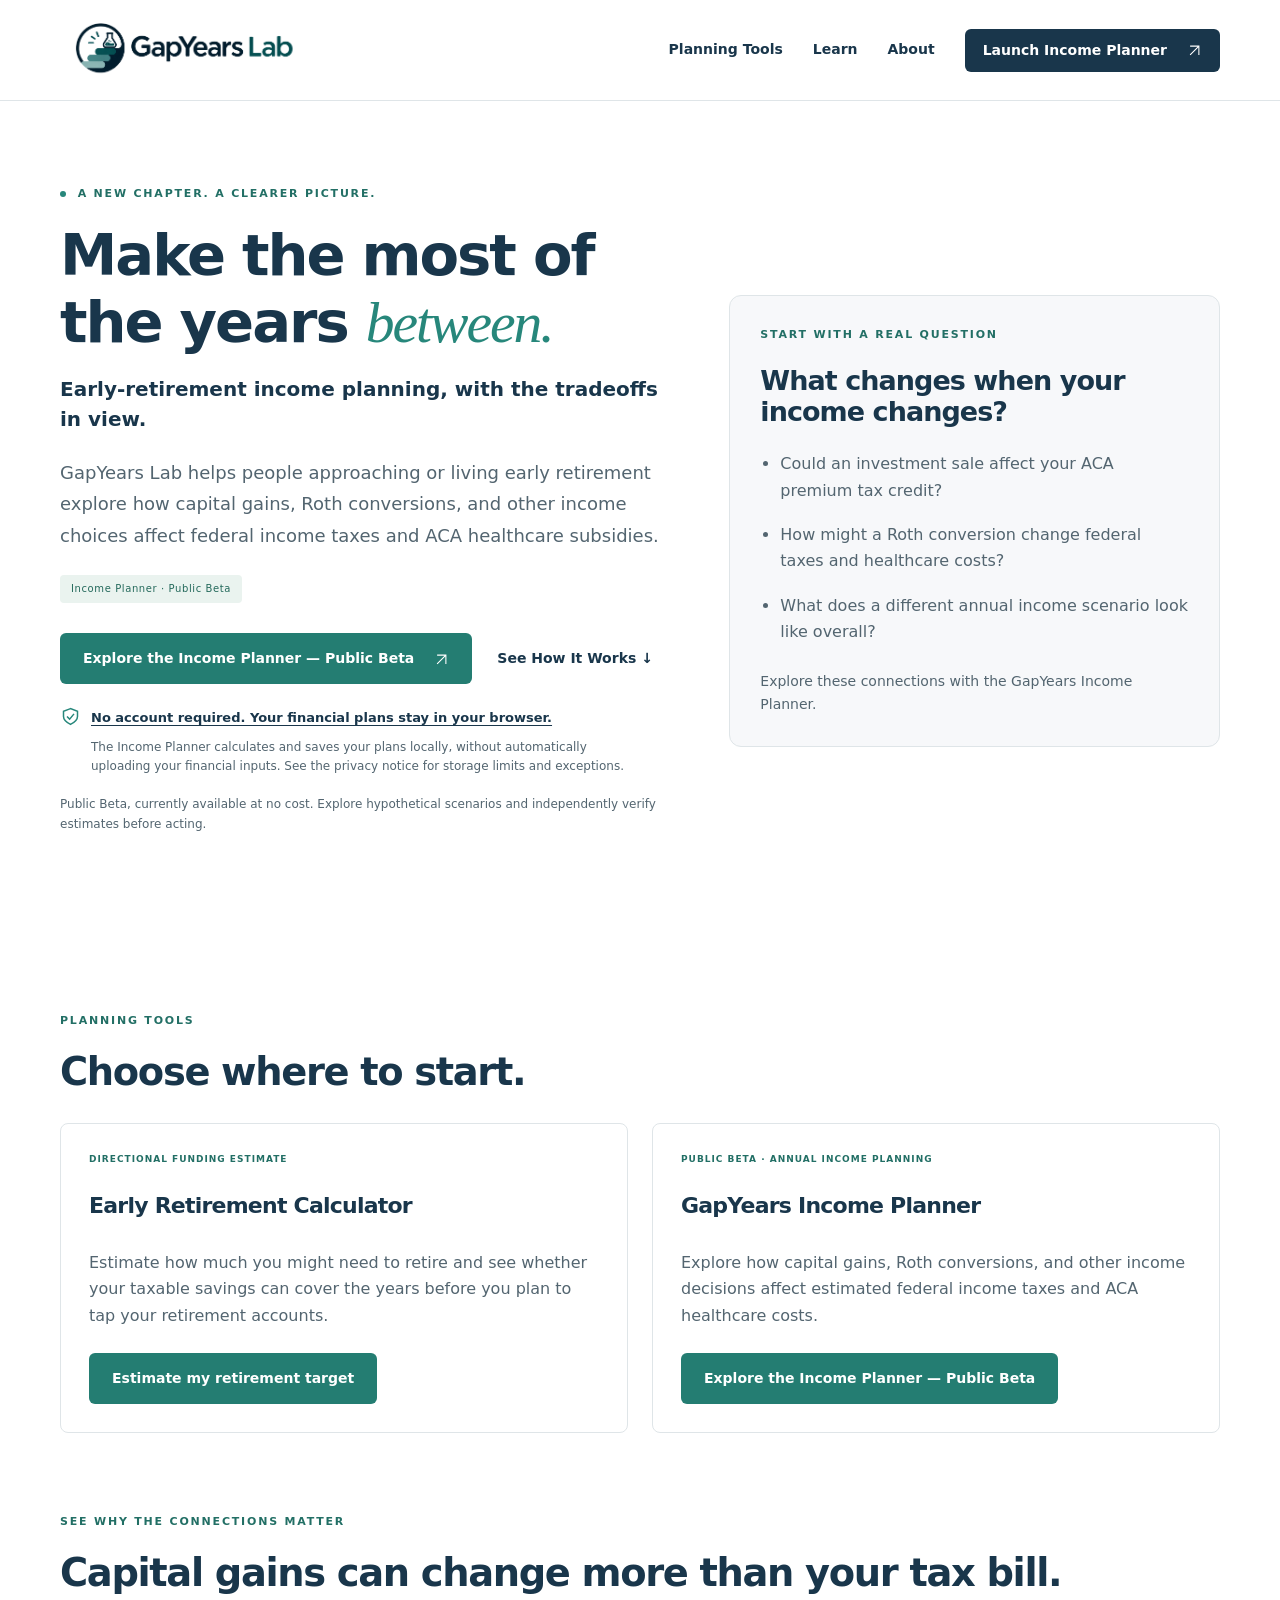
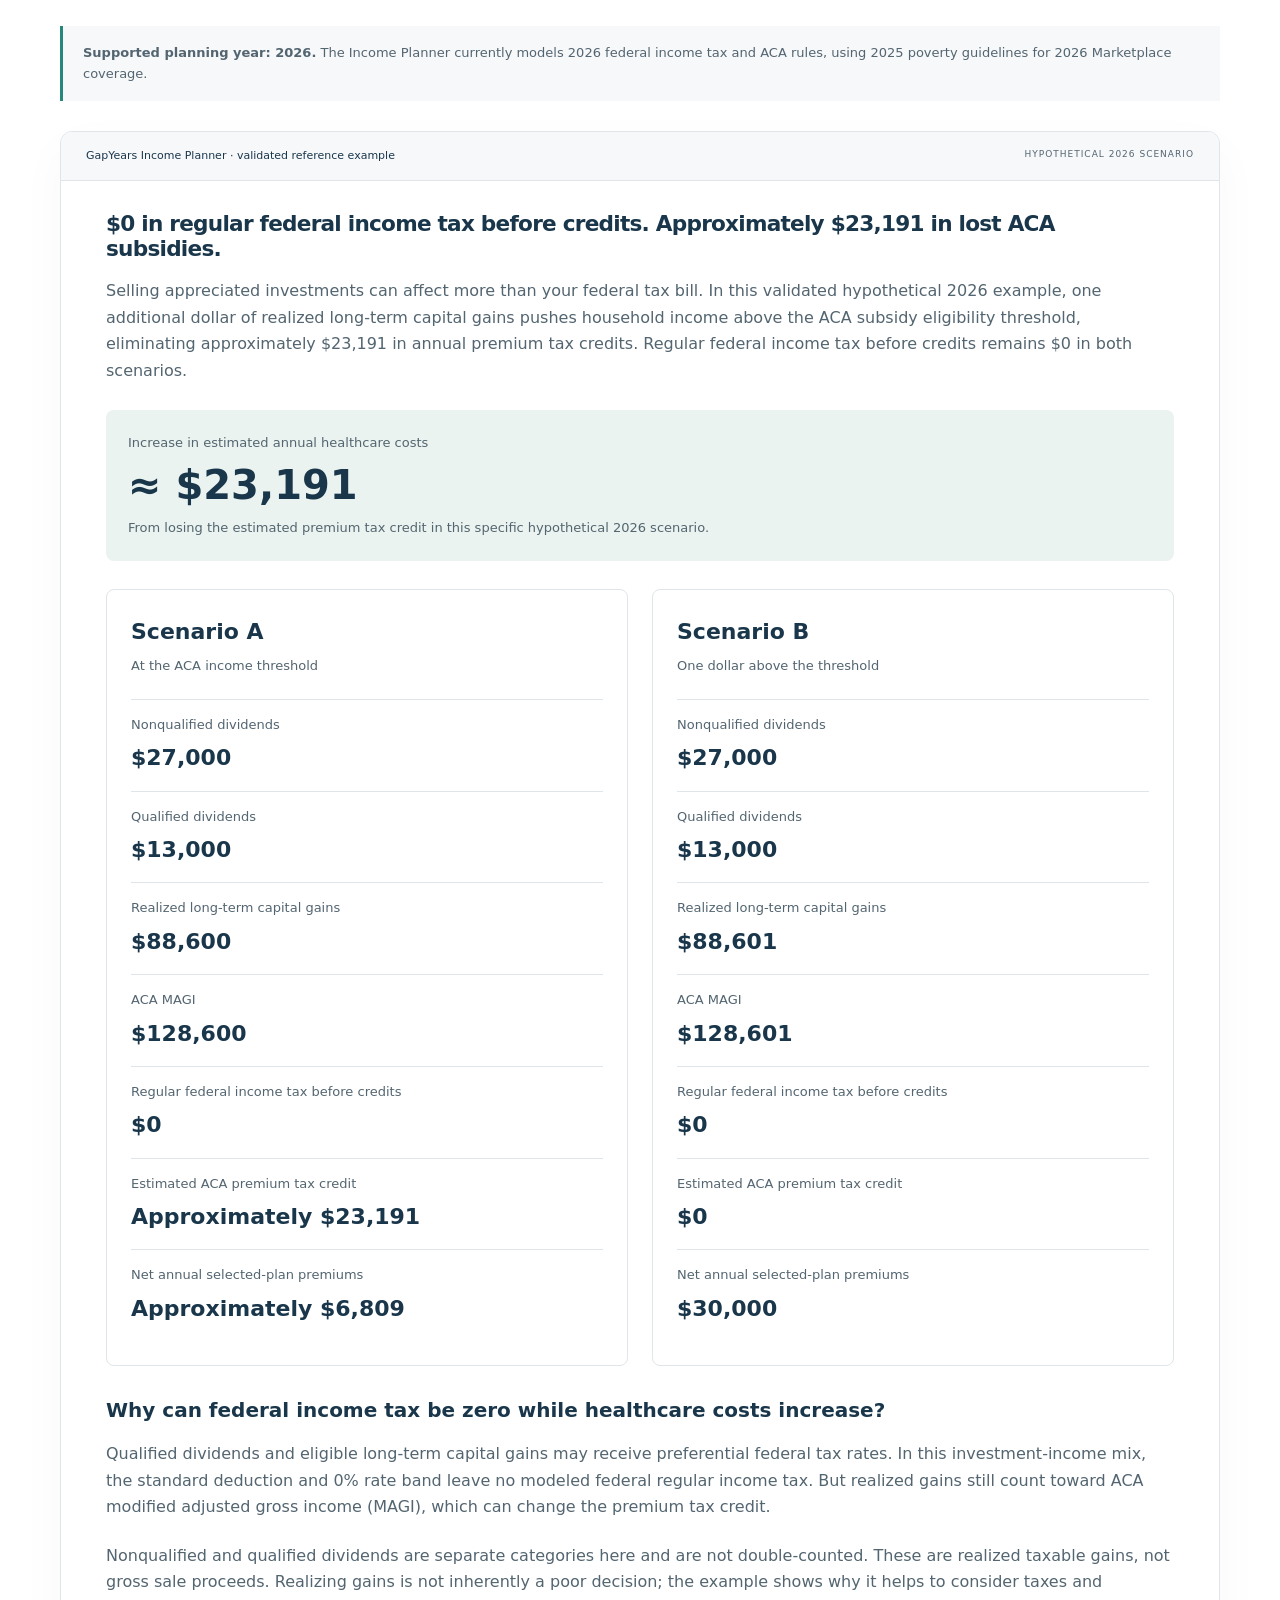
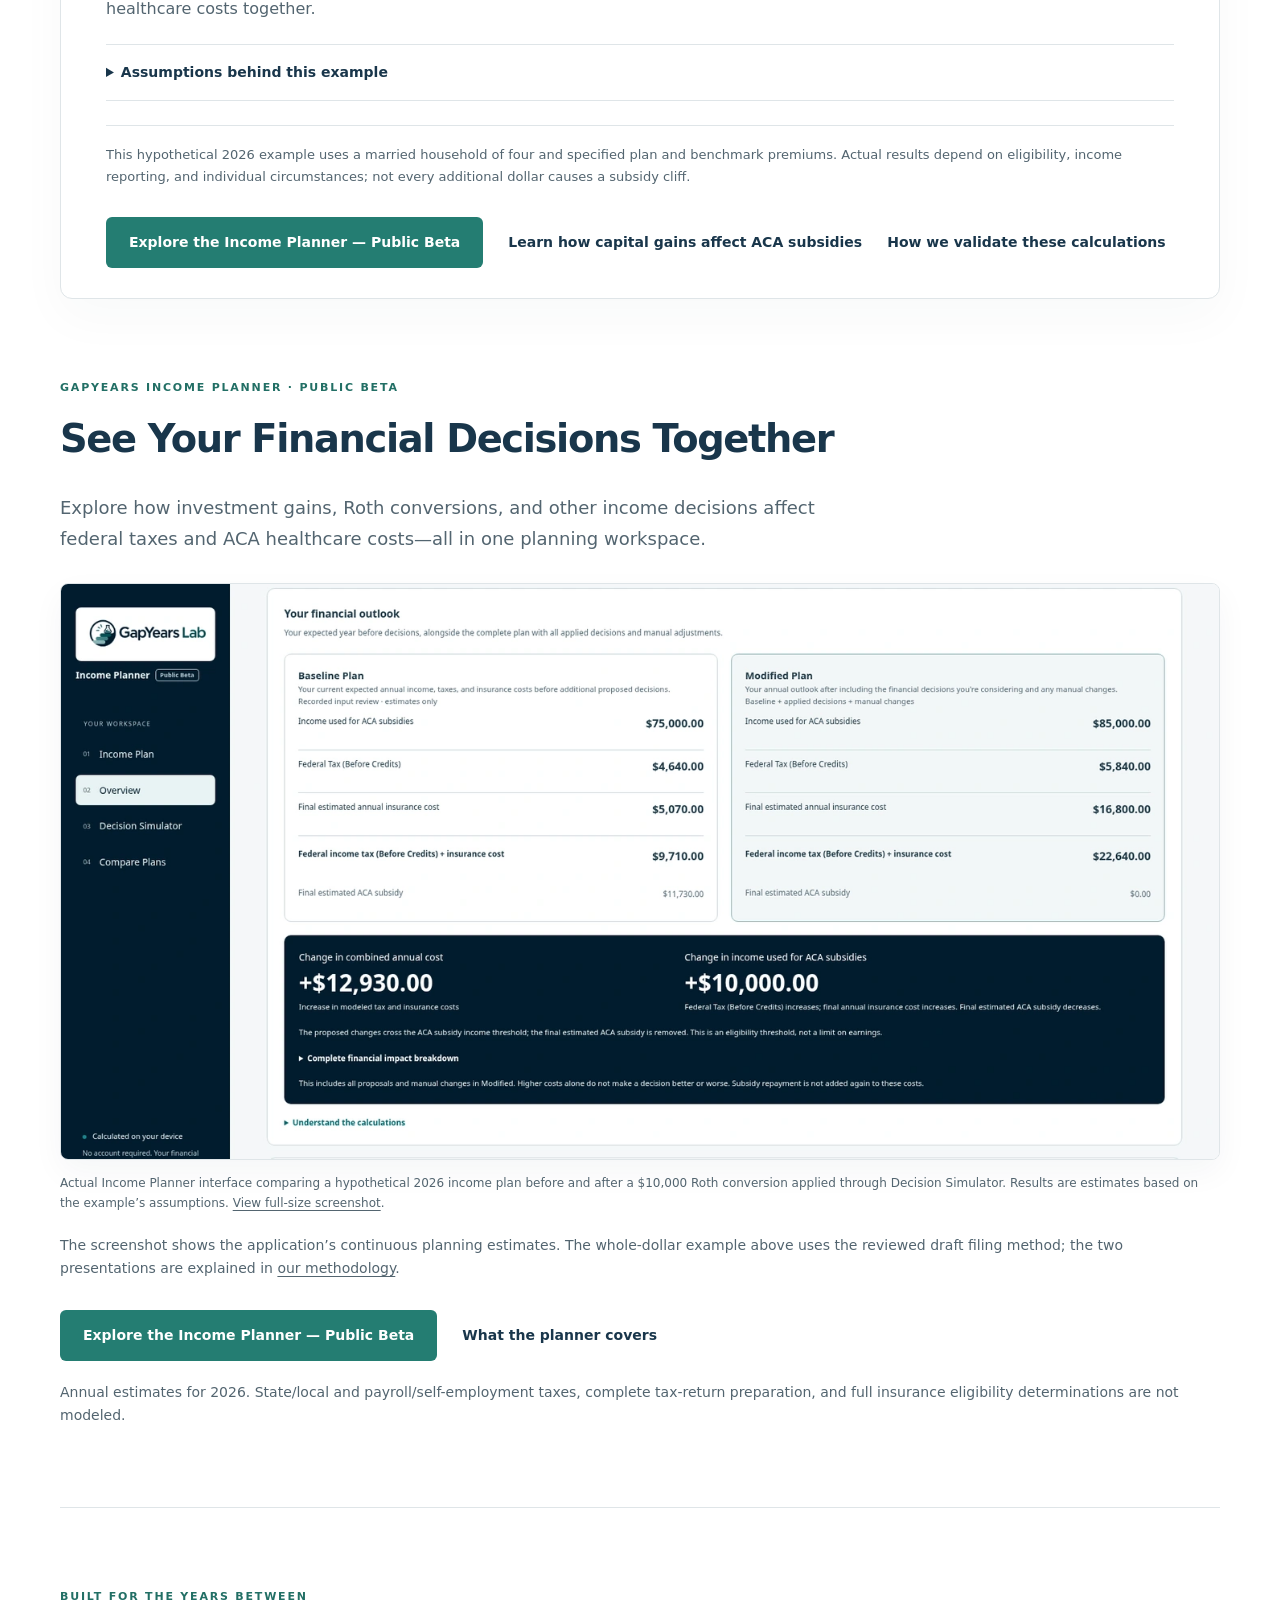
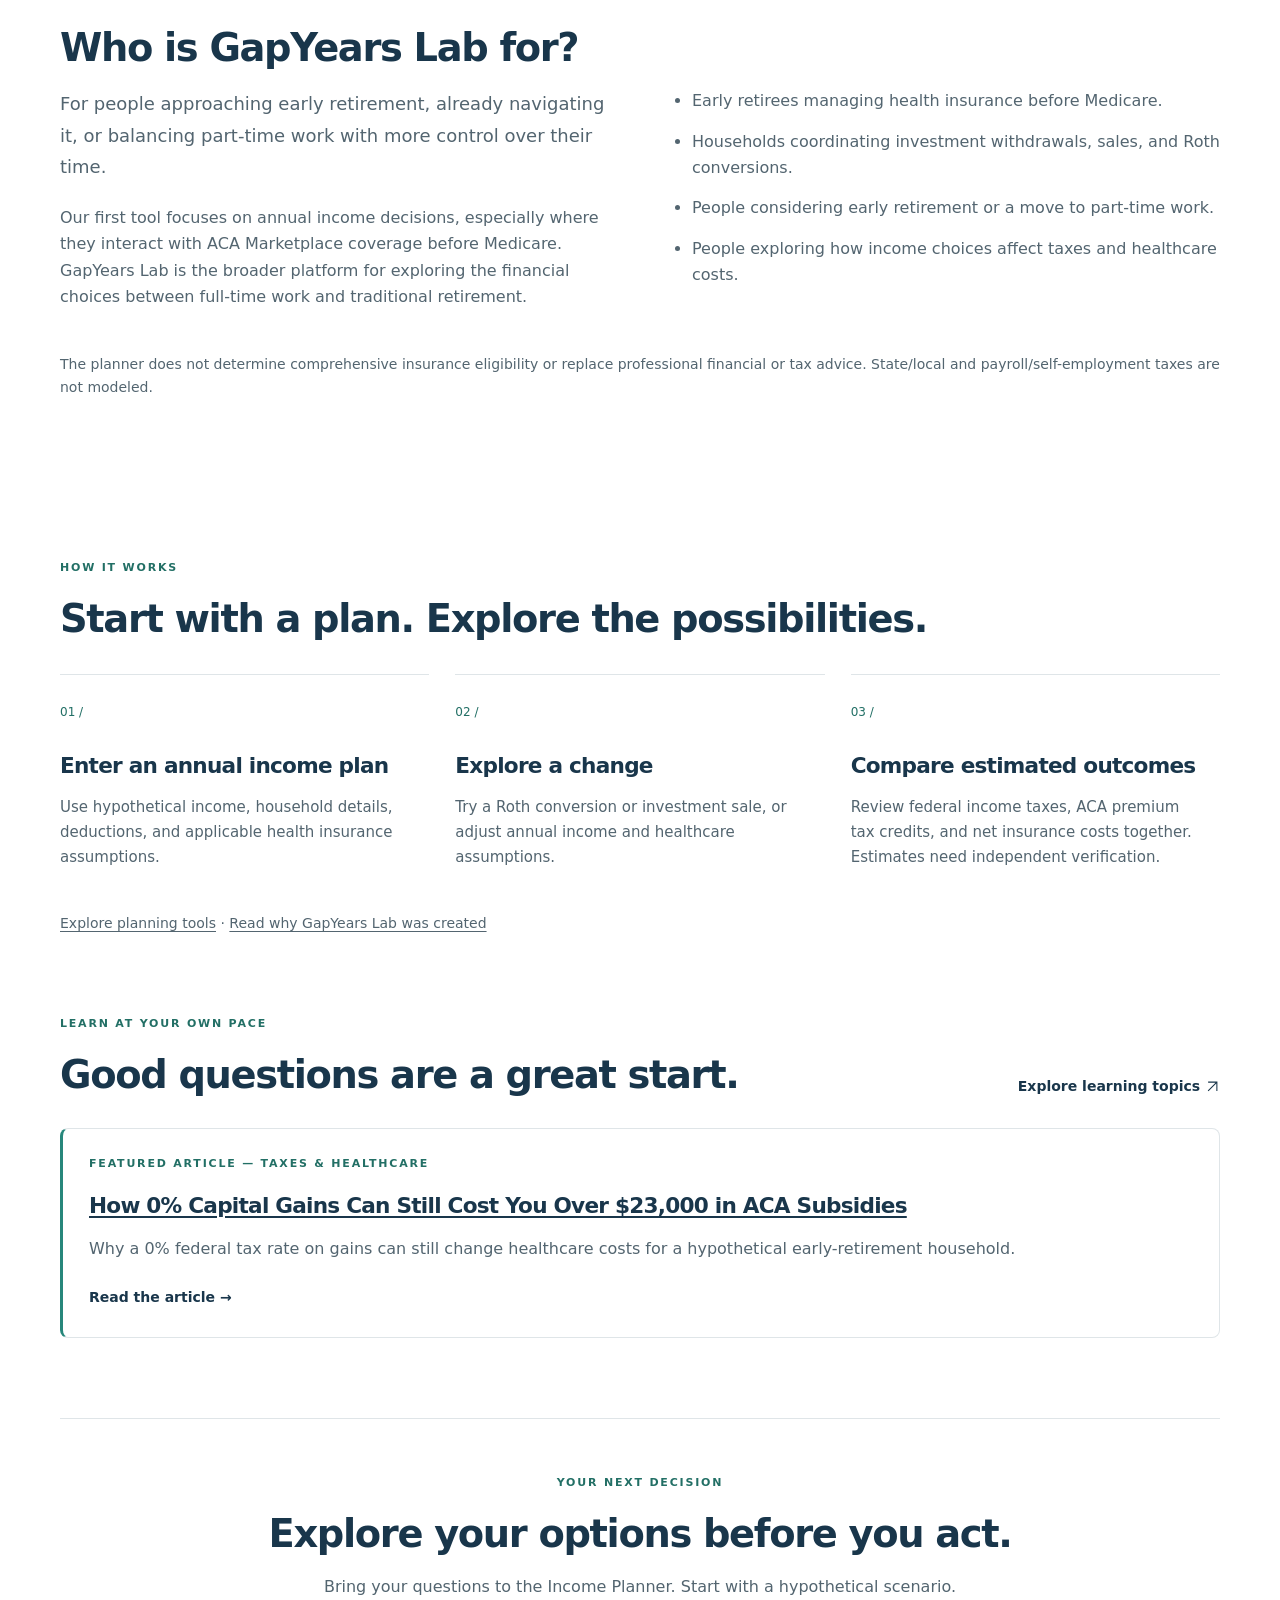
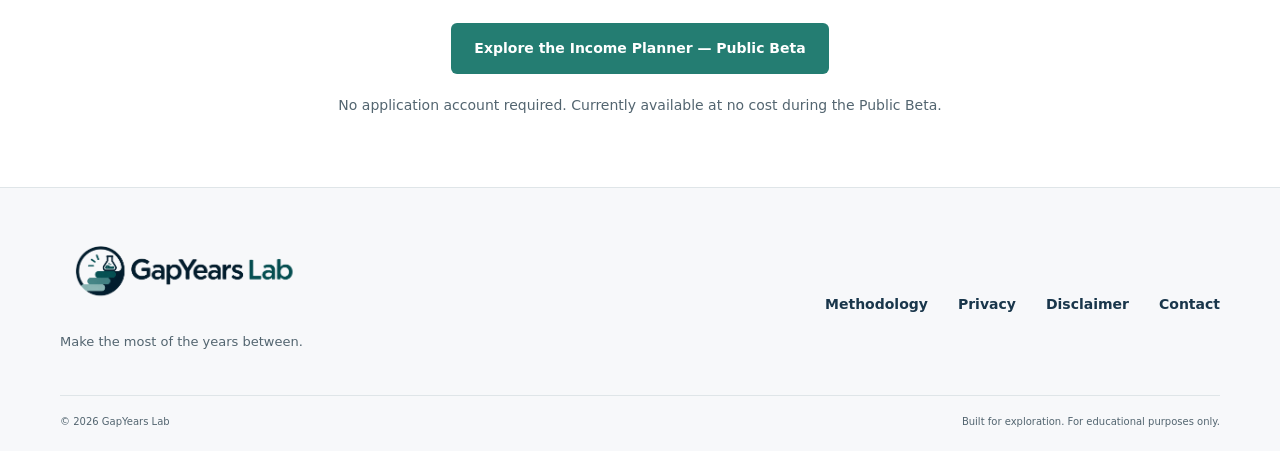
==== commit a064a4c1: "feat: Add Early Retirement Calculator with taxable bridge analysis" ====
--- a/index.html
+++ b/index.html
@@ -91,6 +91,7 @@
 <p>Explore these connections with the GapYears Income Planner.</p>
 </aside>
 </section>
+<section class="section container" aria-labelledby="choose-tool"><p class="eyebrow">PLANNING TOOLS</p><h2 id="choose-tool">Choose where to start.</h2><div class="tools-grid"><article class="resource-card tool-card"><p class="eyebrow">DIRECTIONAL FUNDING ESTIMATE</p><h3>Early Retirement Calculator</h3><p>Estimate how much you might need to retire and see whether your taxable savings can cover the years before you plan to tap your retirement accounts.</p><a class="button" href="/retirement-calculator/">Estimate my retirement target</a></article><article class="resource-card tool-card"><p class="eyebrow">PUBLIC BETA · ANNUAL INCOME PLANNING</p><h3>GapYears Income Planner</h3><p>Explore how capital gains, Roth conversions, and other income decisions affect estimated federal income taxes and ACA healthcare costs.</p><a class="button" href="https://app.gapyearslab.com/">Explore the Income Planner — Public Beta</a></article></div></section>
 <section class="preview-section container" id="aca-example">
 <div class="section-heading">
 <div>
--- a/assets/site.css
+++ b/assets/site.css
@@ -797,3 +797,46 @@
 .product-capture figcaption a, .product-preview .scope-note a, .how-to-plan .scope-note a { text-decoration: underline; text-underline-offset: 3px; }
 .product-preview .actions { flex-wrap: wrap; }
 @media (max-width: 700px) { .home-hero { gap: 24px; } .hero-decisions { padding: 24px; } .hero-decisions h2 { font-size: 24px; } }
+
+/* Lightweight deterministic calculator. No chart or form dependencies. */
+.tools-grid { display: grid; grid-template-columns: repeat(2, minmax(0, 1fr)); gap: 24px; margin-top: 28px; }
+.tool-card .button { align-self: flex-start; margin-top: auto; }
+.tool-card p { margin-bottom: 12px; }
+.calculator-layout { display: grid; grid-template-columns: minmax(0, 1fr) minmax(0, 1.15fr); gap: 48px; align-items: start; }
+.calculator-layout fieldset { margin: 28px 0; padding: 20px; border: 1px solid var(--line); border-radius: 8px; min-width: 0; }
+.calculator-layout legend { font-weight: 650; padding-inline: 8px; }
+.calculator-field + .calculator-field { margin-top: 24px; }
+.calculator-field label { display: block; font-weight: 650; font-size: 14px; }
+.field-unit { font-weight: 400; color: var(--muted); }
+.calculator-field input { display: block; width: 100%; margin-top: 8px; min-height: 44px; border: 1px solid #7b8b95; border-radius: 5px; padding: 10px 12px; font: inherit; color: var(--navy); background: white; }
+.calculator-field p { font-size: 12px; margin: 8px 0 0; }
+.calculator-field input[aria-invalid="true"] { border: 2px solid #97542e; }
+.calculator-field input:disabled { background: var(--off); color: var(--muted); }
+.calculator-actions { display: flex; gap: 16px; flex-wrap: wrap; }
+.calculator-layout button { cursor: pointer; border: 0; font-family: inherit; }
+.secondary-button { padding: 12px 20px; border-radius: 5px; background: var(--off); color: var(--navy); font-weight: 650; }
+.calculator-layout :is(button,input):focus-visible, .calculator-errors:focus-visible { outline: 3px solid var(--teal); outline-offset: 3px; }
+.calculator-errors { border-left: 3px solid #97542e; background: var(--off); padding: 16px 20px; margin-block: 22px; }
+.calculator-errors a { text-decoration: underline; font-size: 13px; }
+.calculator-errors ul { padding-left: 18px; }
+.calculator-errors li { margin-bottom: 10px; }
+.funding-section { margin-block: 30px; }
+.funding-section h3 { font-size: 24px; }
+.funding-scenario { border: 1px solid var(--line); border-radius: 8px; padding: 22px; margin-top: 18px; overflow-wrap: anywhere; }
+.funding-scenario h4 { font-size: 17px; margin: 0 0 20px; }
+.funding-metrics { margin: 18px 0 0; }
+.funding-metrics > div { display: flex; justify-content: space-between; gap: 18px; padding-block: 10px; border-top: 1px solid var(--line); }
+.funding-metrics dt { font-size: 13px; color: var(--muted); }
+.funding-metrics dd { margin: 0; font-size: 16px; font-weight: 650; text-align: right; max-width: 65%; }
+.coverage-chart { margin: 18px 0 30px; }
+.coverage-track { height: 20px; position: relative; background: var(--off); border: 1px solid var(--line); }
+.coverage-bar { background: var(--teal); height: 100%; }
+.coverage-marker { position: absolute; height: 30px; width: 2px; top: -5px; background: var(--navy); left: var(--marker); }
+.coverage-axis { display: flex; justify-content: space-between; position: relative; font-size: 10px; margin-top: 8px; }
+.target-label { position: absolute; left: var(--marker); transform: translateX(-50%); white-space: nowrap; }
+.zero-target { font-weight: 650; }
+.calculator-output > .article-cta { margin-top: 32px; }
+.calculator-output .scenario-assumptions :is(p, li) { font-size: 14px; color: var(--muted); }
+[hidden] { display: none !important; }
+@media (max-width: 900px) { .calculator-layout { grid-template-columns: 1fr; gap: 36px; } }
+@media (max-width: 700px) { .tools-grid { grid-template-columns: 1fr; } .funding-scenario { padding: 18px; } .funding-metrics > div { gap: 12px; } }
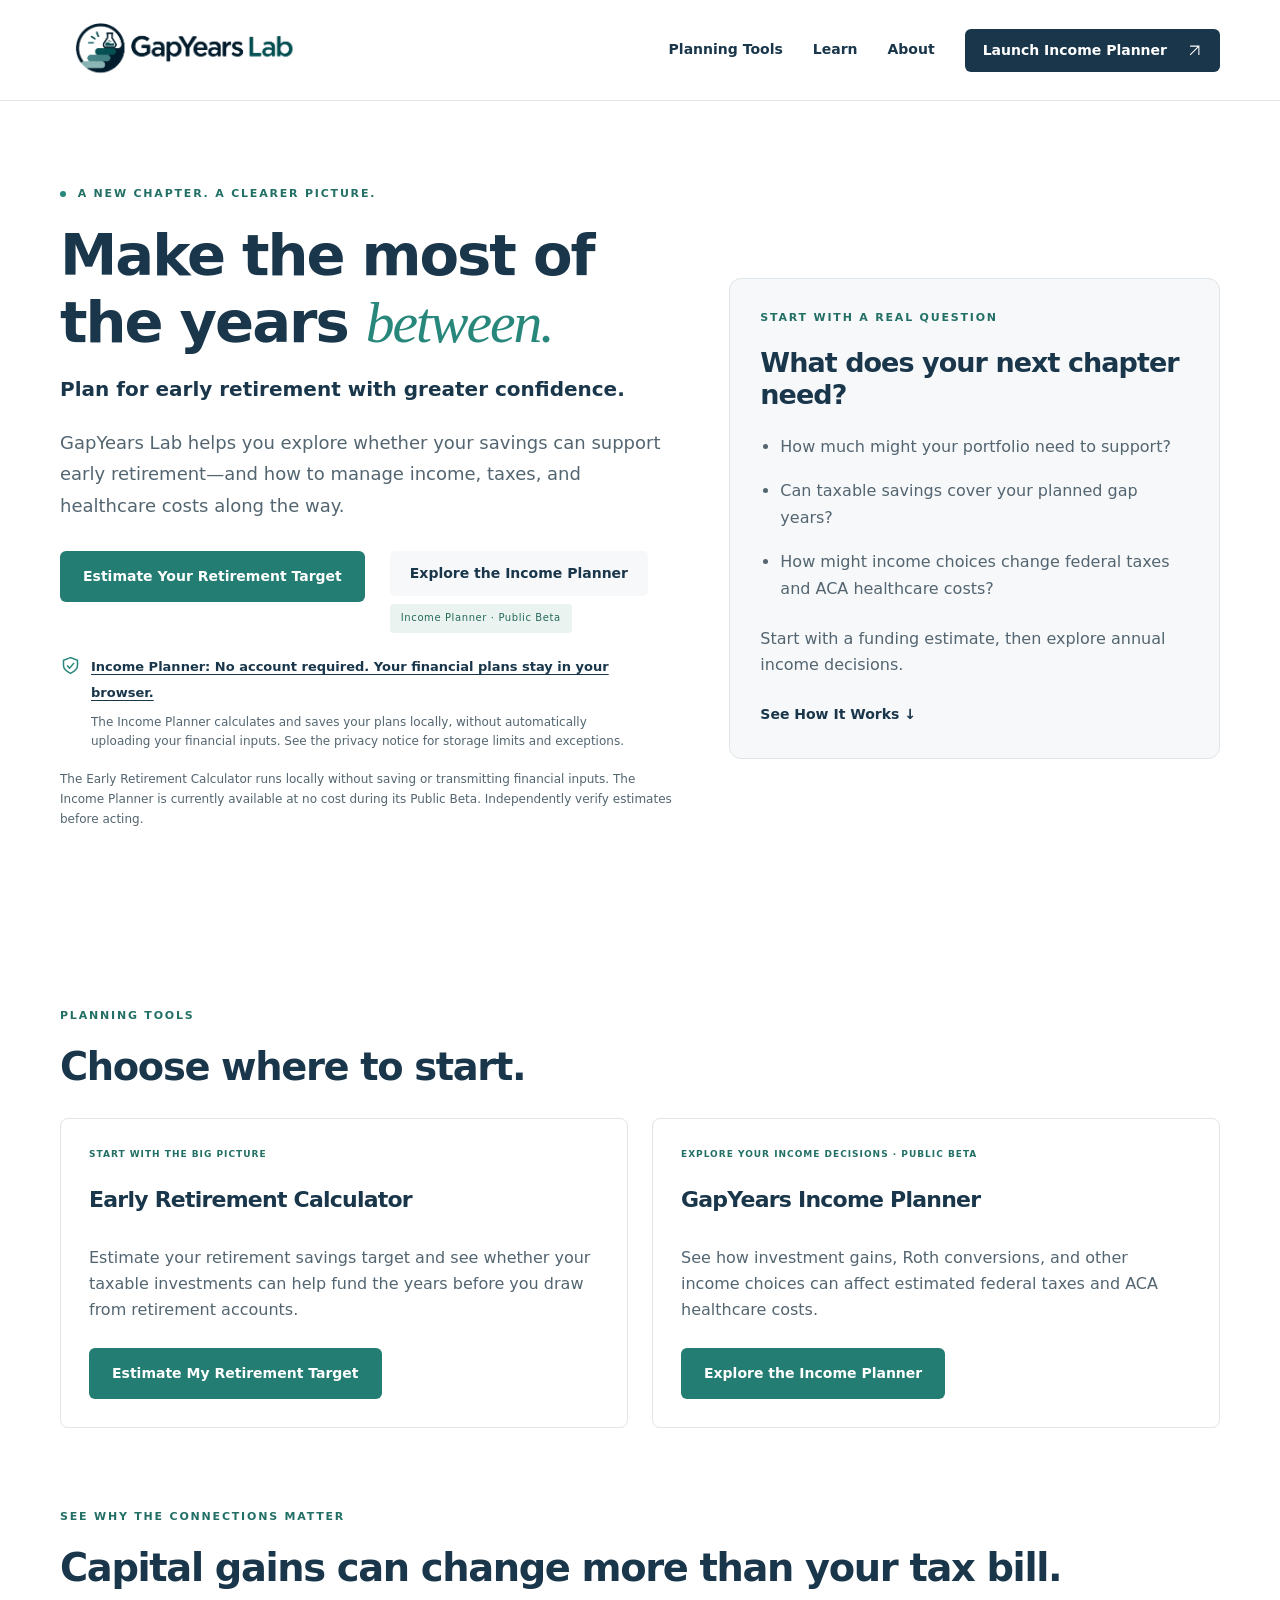
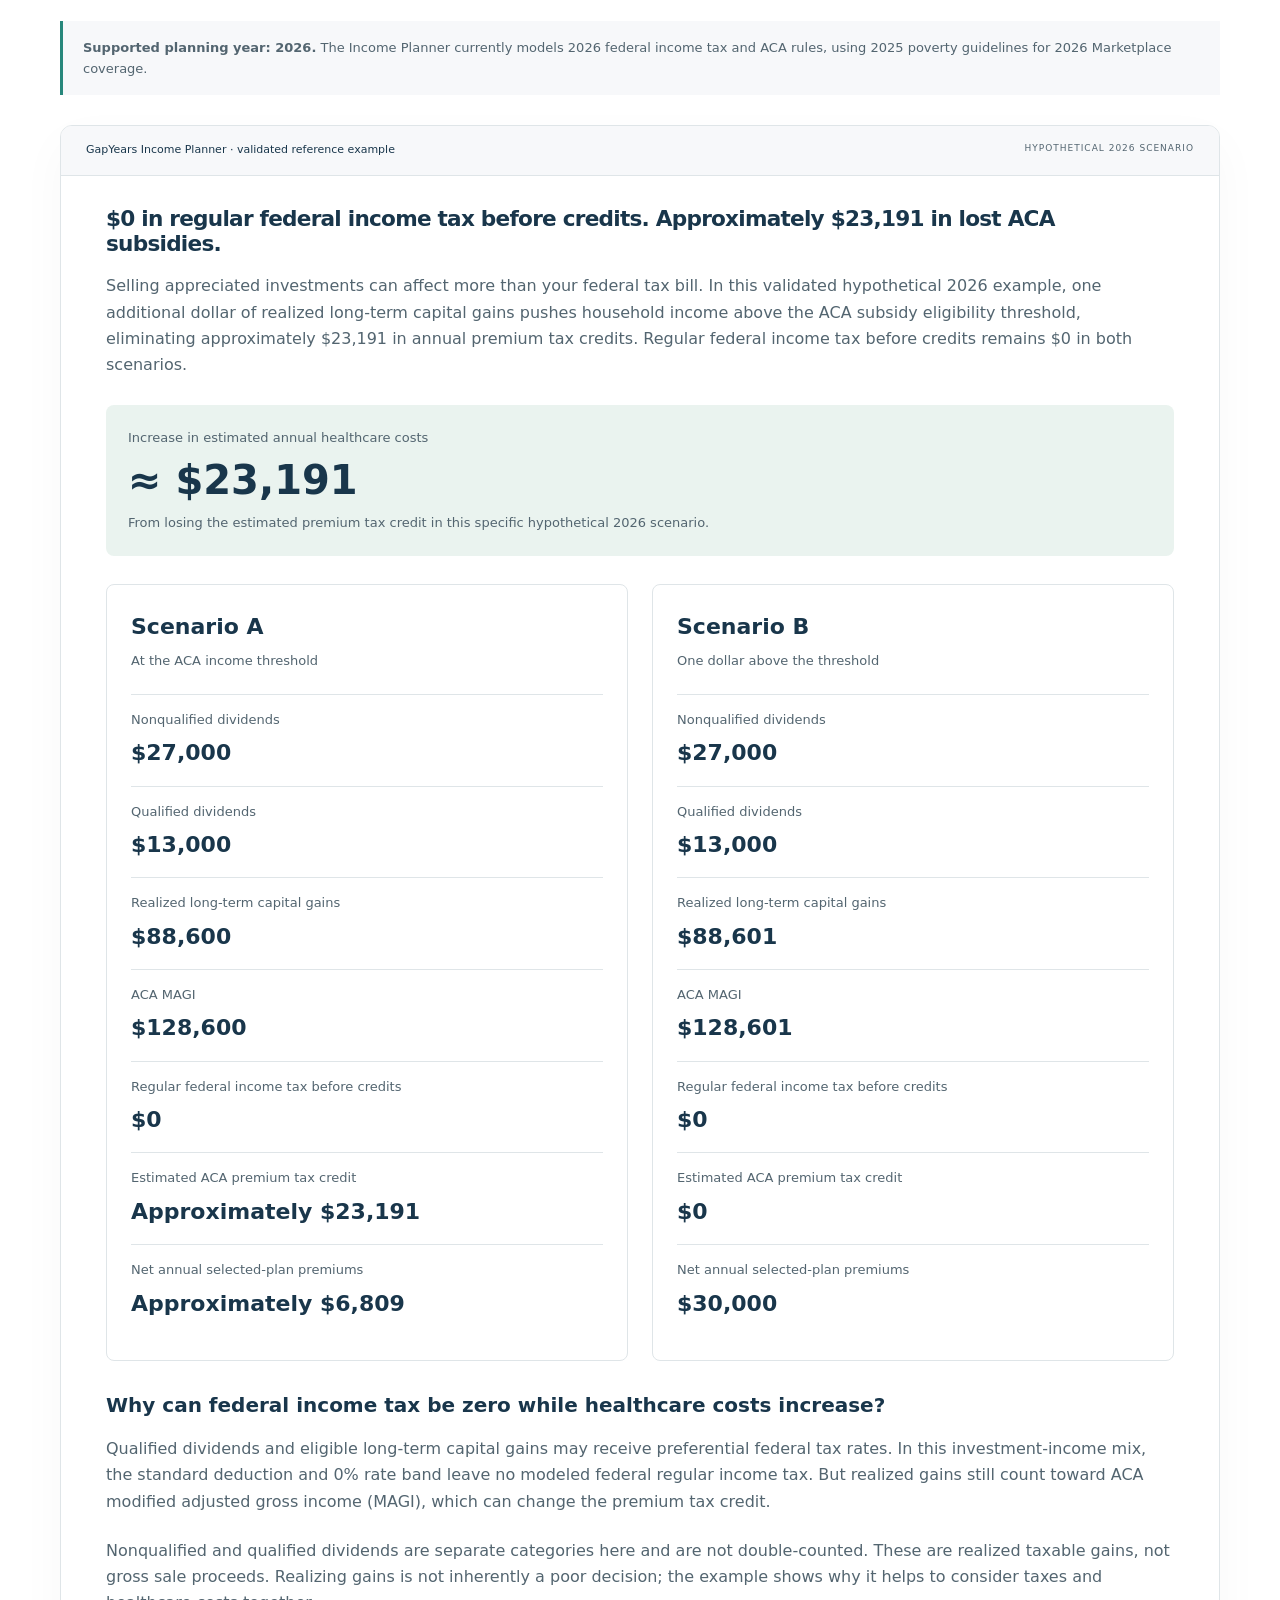
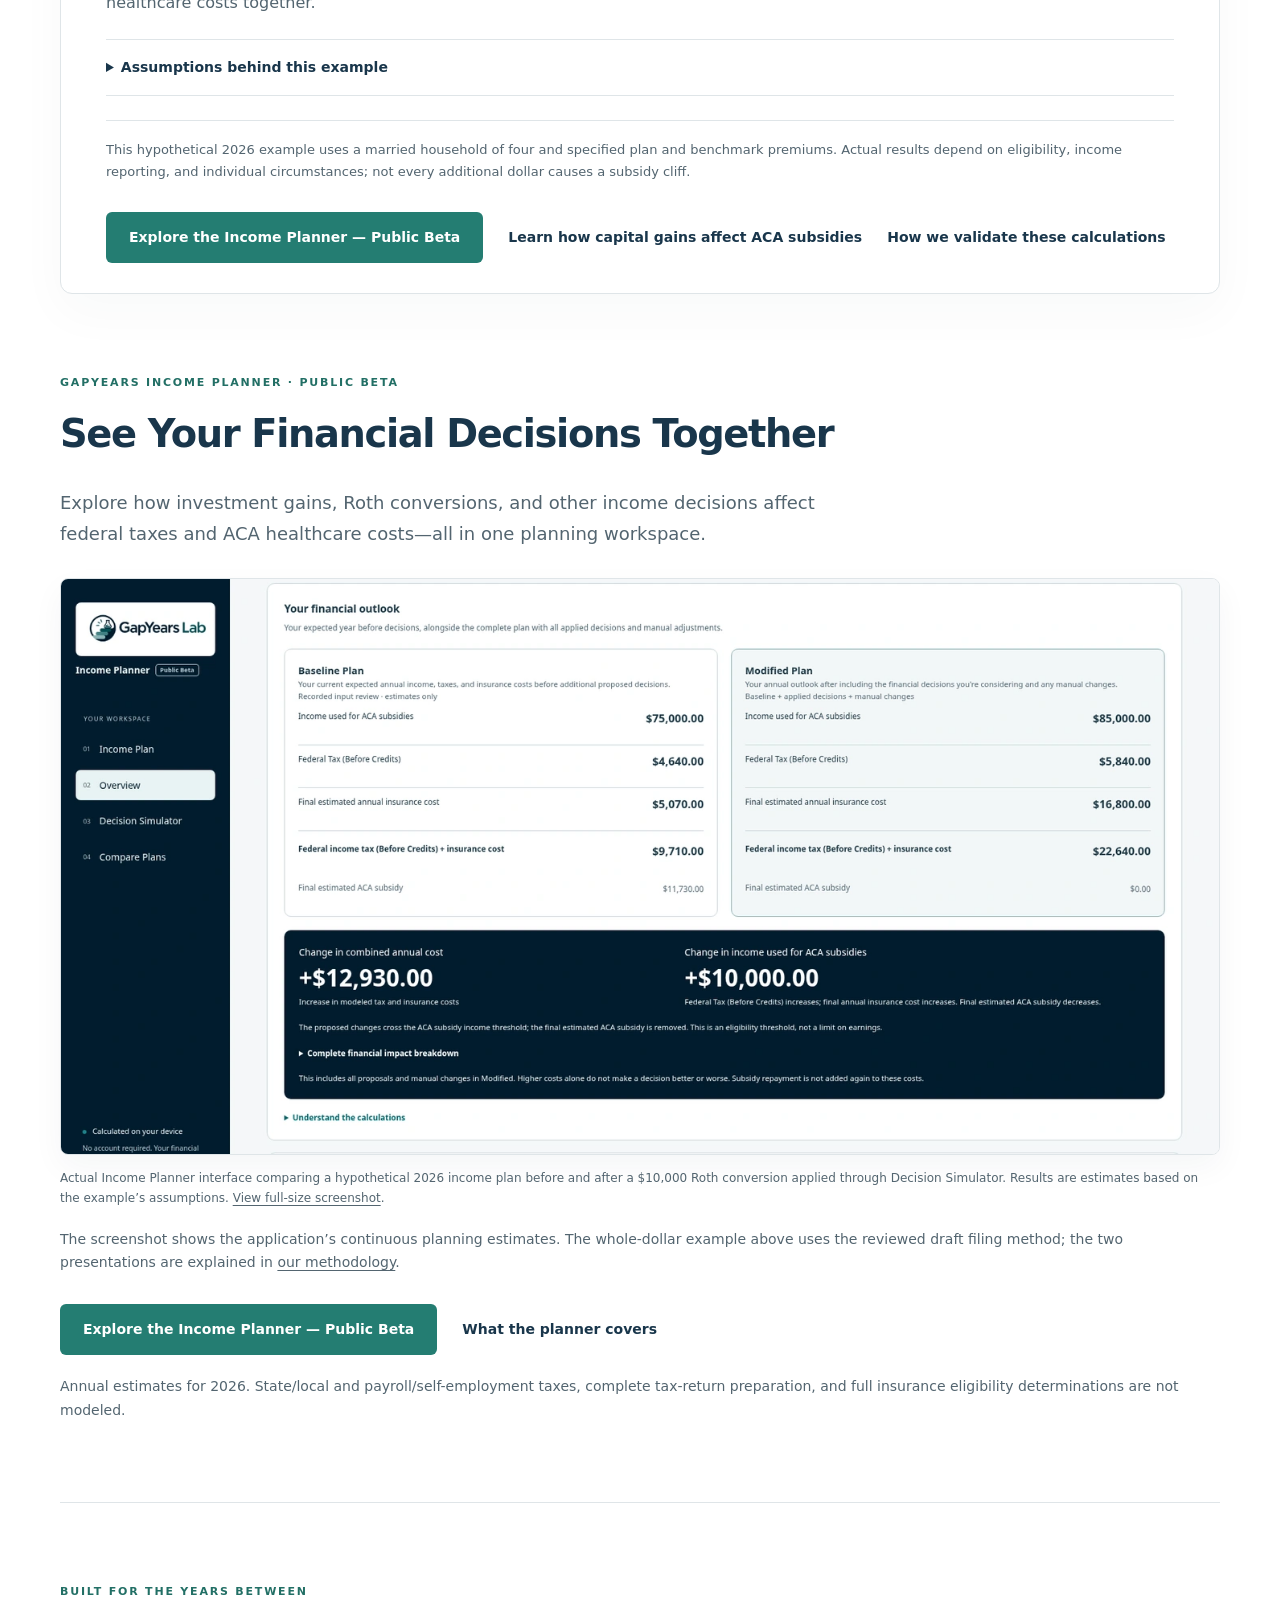
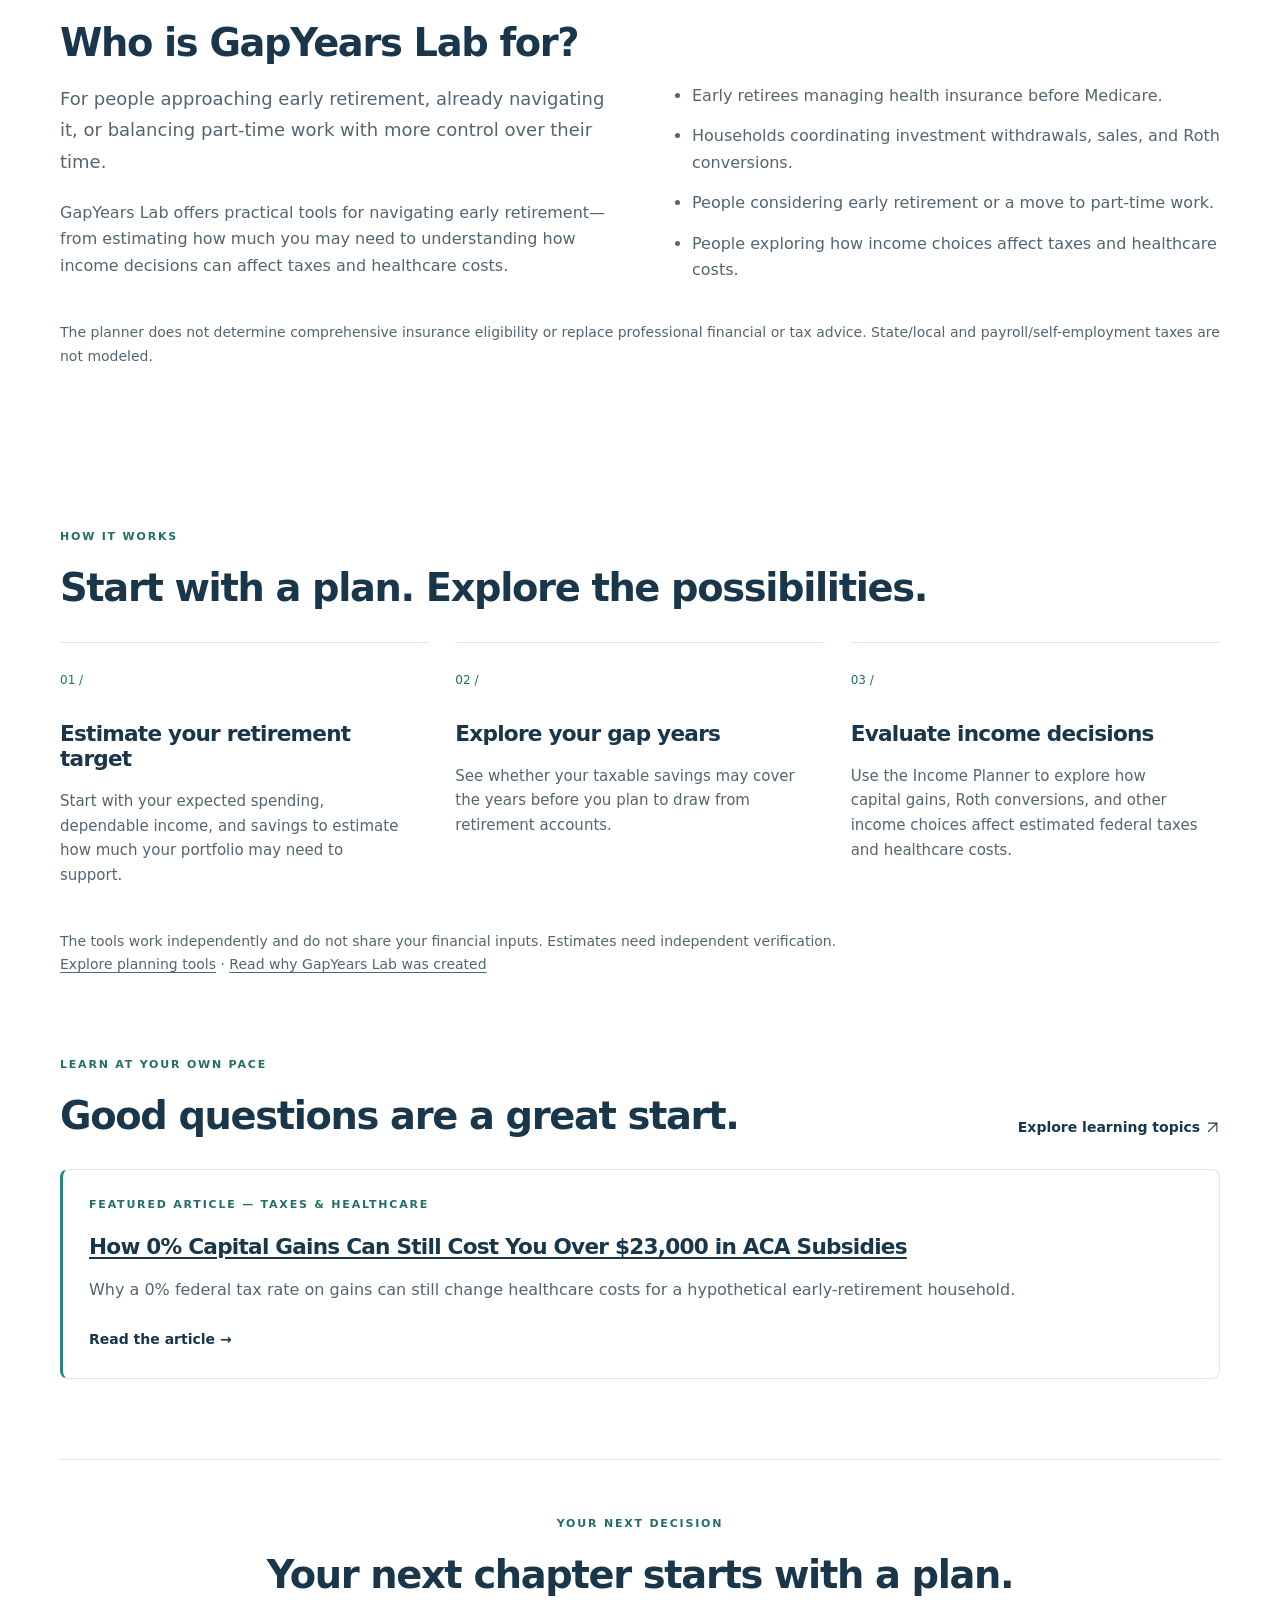
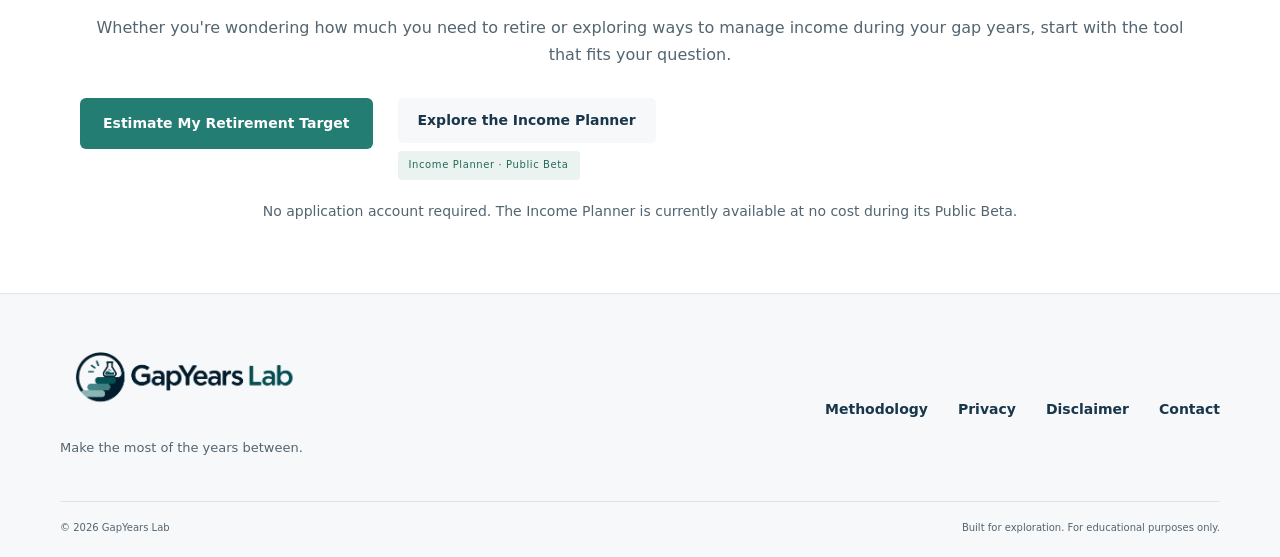
==== commit 5e3fc4fc: "feat: Update homepage positioning for two planning tools" ====
--- a/index.html
+++ b/index.html
@@ -3,12 +3,12 @@
 <head>
 <meta charset="utf-8">
 <meta name="viewport" content="width=device-width, initial-scale=1">
-<title>Early Retirement Income &amp; ACA Planning Tools | GapYears Lab</title>
-<meta name="description" content="Explore early retirement income planning, ACA subsidy planning, Roth conversions, and capital gains tradeoffs with the 2026 GapYears Income Planner.">
+<title>Early Retirement Planning Tools | GapYears Lab</title>
+<meta name="description" content="Explore early retirement planning with GapYears Lab. Estimate retirement savings needs, evaluate taxable bridge funding, and explore income, tax, and ACA healthcare tradeoffs.">
 <link rel="canonical" href="https://gapyearslab.com/">
 <meta name="theme-color" content="#19364B">
-<meta property="og:title" content="Early Retirement Income &amp; ACA Planning Tools | GapYears Lab">
-<meta property="og:description" content="Explore early retirement income planning, ACA subsidy planning, Roth conversions, and capital gains tradeoffs with the 2026 GapYears Income Planner.">
+<meta property="og:title" content="Early Retirement Planning Tools | GapYears Lab">
+<meta property="og:description" content="Explore early retirement planning with GapYears Lab. Estimate retirement savings needs, evaluate taxable bridge funding, and explore income, tax, and ACA healthcare tradeoffs.">
 <meta property="og:type" content="website">
 <meta property="og:url" content="https://gapyearslab.com/">
 <link rel="icon" href="/assets/branding/favicon.ico" sizes="any">
@@ -21,8 +21,8 @@
 <meta property="og:image" content="https://gapyearslab.com/assets/branding/logo-full.png">
 <meta property="og:image:alt" content="GapYears Lab logo">
 <meta name="twitter:card" content="summary">
-<meta name="twitter:title" content="Early Retirement Income &amp; ACA Planning Tools | GapYears Lab">
-<meta name="twitter:description" content="Explore early retirement income planning, ACA subsidy planning, Roth conversions, and capital gains tradeoffs with the 2026 GapYears Income Planner.">
+<meta name="twitter:title" content="Early Retirement Planning Tools | GapYears Lab">
+<meta name="twitter:description" content="Explore early retirement planning with GapYears Lab. Estimate retirement savings needs, evaluate taxable bridge funding, and explore income, tax, and ACA healthcare tradeoffs.">
 <meta name="twitter:image" content="https://gapyearslab.com/assets/branding/icon-512.png">
 <meta name="twitter:image:alt" content="GapYears Lab icon">
 </head>
@@ -54,19 +54,15 @@
 </span> A NEW CHAPTER. A CLEARER PICTURE.</p>
 <h1>Make the most of<br>the years <em>between.</em>
 </h1>
-<p class="hero-subhead">Early-retirement income planning, with the tradeoffs in view.</p>
-<p class="lead">GapYears Lab helps people approaching or living early retirement explore how capital gains, Roth conversions, and other income choices affect federal income taxes and ACA healthcare subsidies.</p>
+<p class="hero-subhead">Plan for early retirement with greater confidence.</p>
+<p class="lead">GapYears Lab helps you explore whether your savings can support early retirement—and how to manage income, taxes, and healthcare costs along the way.</p>
 
+<div class="actions">
+<a class="button" href="/retirement-calculator/">Estimate Your Retirement Target</a>
+<div class="planner-action">
+<a class="button secondary-button" href="https://app.gapyearslab.com/">Explore the Income Planner</a>
 <span class="pill">Income Planner · Public Beta</span>
-<div class="actions">
-<a class="button" href="https://app.gapyearslab.com/">Explore the Income Planner — Public Beta <span aria-hidden="true">
-<svg class="arrow-icon" aria-hidden="true" viewBox="0 0 24 24" fill="none" stroke="currentColor" stroke-width="1.7">
-<path d="M5 19 19 5M5 5h14v14"/>
-</svg>
-</span>
-</a>
-<a class="text-link" href="#how-it-works">See How It Works <span aria-hidden="true">↓</span>
-</a>
+</div>
 </div>
 <div class="hero-privacy">
 <svg class="privacy-icon" aria-hidden="true" viewBox="0 0 24 24" fill="none" stroke="currentColor" stroke-width="1.7">
@@ -74,24 +70,25 @@
 <path d="m8 12 3 3 5-6"/>
 </svg>
 <div>
-<a href="/privacy/">No account required. Your financial plans stay in your browser.</a>
+<a href="/privacy/">Income Planner: No account required. Your financial plans stay in your browser.</a>
 <p>The Income Planner calculates and saves your plans locally, without automatically uploading your financial inputs. See the privacy notice for storage limits and exceptions.</p>
 </div>
 </div>
-<p class="hero-note">Public Beta, currently available at no cost. Explore hypothetical scenarios and independently verify estimates before acting.</p>
+<p class="hero-note">The Early Retirement Calculator runs locally without saving or transmitting financial inputs. The Income Planner is currently available at no cost during its Public Beta. Independently verify estimates before acting.</p>
 </div>
 <aside class="hero-decisions" aria-labelledby="decisions-title">
 <p class="eyebrow">START WITH A REAL QUESTION</p>
-<h2 id="decisions-title">What changes when your income changes?</h2>
+<h2 id="decisions-title">What does your next chapter need?</h2>
 <ul>
-<li>Could an investment sale affect your ACA premium tax credit?</li>
-<li>How might a Roth conversion change federal taxes and healthcare costs?</li>
-<li>What does a different annual income scenario look like overall?</li>
+<li>How much might your portfolio need to support?</li>
+<li>Can taxable savings cover your planned gap years?</li>
+<li>How might income choices change federal taxes and ACA healthcare costs?</li>
 </ul>
-<p>Explore these connections with the GapYears Income Planner.</p>
+<p>Start with a funding estimate, then explore annual income decisions.</p>
+<a class="text-link" href="#planning-steps">See How It Works <span aria-hidden="true">↓</span></a>
 </aside>
 </section>
-<section class="section container" aria-labelledby="choose-tool"><p class="eyebrow">PLANNING TOOLS</p><h2 id="choose-tool">Choose where to start.</h2><div class="tools-grid"><article class="resource-card tool-card"><p class="eyebrow">DIRECTIONAL FUNDING ESTIMATE</p><h3>Early Retirement Calculator</h3><p>Estimate how much you might need to retire and see whether your taxable savings can cover the years before you plan to tap your retirement accounts.</p><a class="button" href="/retirement-calculator/">Estimate my retirement target</a></article><article class="resource-card tool-card"><p class="eyebrow">PUBLIC BETA · ANNUAL INCOME PLANNING</p><h3>GapYears Income Planner</h3><p>Explore how capital gains, Roth conversions, and other income decisions affect estimated federal income taxes and ACA healthcare costs.</p><a class="button" href="https://app.gapyearslab.com/">Explore the Income Planner — Public Beta</a></article></div></section>
+<section class="section container" aria-labelledby="choose-tool"><p class="eyebrow">PLANNING TOOLS</p><h2 id="choose-tool">Choose where to start.</h2><div class="tools-grid"><article class="resource-card tool-card"><p class="eyebrow">START WITH THE BIG PICTURE</p><h3>Early Retirement Calculator</h3><p>Estimate your retirement savings target and see whether your taxable investments can help fund the years before you draw from retirement accounts.</p><a class="button" href="/retirement-calculator/">Estimate My Retirement Target</a></article><article class="resource-card tool-card"><p class="eyebrow">EXPLORE YOUR INCOME DECISIONS · PUBLIC BETA</p><h3>GapYears Income Planner</h3><p>See how investment gains, Roth conversions, and other income choices can affect estimated federal taxes and ACA healthcare costs.</p><a class="button" href="https://app.gapyearslab.com/">Explore the Income Planner</a></article></div></section>
 <section class="preview-section container" id="aca-example">
 <div class="section-heading">
 <div>
@@ -238,7 +235,7 @@
 <div class="audience-grid">
 <div>
 <p class="lead">For people approaching early retirement, already navigating it, or balancing part-time work with more control over their time.</p>
-<p>Our first tool focuses on annual income decisions, especially where they interact with ACA Marketplace coverage before Medicare. GapYears Lab is the broader platform for exploring the financial choices between full-time work and traditional retirement.</p>
+<p>GapYears Lab offers practical tools for navigating early retirement—from estimating how much you may need to understanding how income decisions can affect taxes and healthcare costs.</p>
 </div>
 <ul class="audience-list">
 <li>Early retirees managing health insurance before Medicare.</li>
@@ -255,21 +252,22 @@
 <div class="cards">
 <article class="card">
 <span class="number">01 /</span>
-<h3>Enter an annual income plan</h3>
-<p>Use hypothetical income, household details, deductions, and applicable health insurance assumptions.</p>
+<h3>Estimate your retirement target</h3>
+<p>Start with your expected spending, dependable income, and savings to estimate how much your portfolio may need to support.</p>
 </article>
 <article class="card">
 <span class="number">02 /</span>
-<h3>Explore a change</h3>
-<p>Try a Roth conversion or investment sale, or adjust annual income and healthcare assumptions.</p>
+<h3>Explore your gap years</h3>
+<p>See whether your taxable savings may cover the years before you plan to draw from retirement accounts.</p>
 </article>
 <article class="card">
 <span class="number">03 /</span>
-<h3>Compare estimated outcomes</h3>
-<p>Review federal income taxes, ACA premium tax credits, and net insurance costs together. Estimates need independent verification.</p>
+<h3>Evaluate income decisions</h3>
+<p>Use the Income Planner to explore how capital gains, Roth conversions, and other income choices affect estimated federal taxes and healthcare costs.</p>
 </article>
 </div>
 <p class="scope-note">
+The tools work independently and do not share your financial inputs. Estimates need independent verification.<br>
 <a href="/planning-tools/">Explore planning tools</a> · <a href="/about/">Read why GapYears Lab was created</a>
 </p>
 </section>
@@ -295,10 +293,16 @@
 </section>
 <section class="closing container">
 <p class="eyebrow">YOUR NEXT DECISION</p>
-<h2>Explore your options before you act.</h2>
-<p>Bring your questions to the Income Planner. Start with a hypothetical scenario.</p>
-<a class="button" href="https://app.gapyearslab.com/">Explore the Income Planner — Public Beta</a>
-<p class="scope-note">No application account required. Currently available at no cost during the Public Beta.</p>
+<h2>Your next chapter starts with a plan.</h2>
+<p>Whether you're wondering how much you need to retire or exploring ways to manage income during your gap years, start with the tool that fits your question.</p>
+<div class="actions">
+<a class="button" href="/retirement-calculator/">Estimate My Retirement Target</a>
+<div class="planner-action">
+<a class="button secondary-button" href="https://app.gapyearslab.com/">Explore the Income Planner</a>
+<span class="pill">Income Planner · Public Beta</span>
+</div>
+</div>
+<p class="scope-note">No application account required. The Income Planner is currently available at no cost during its Public Beta.</p>
 </section>
 </main>
 <footer>
--- a/assets/site.css
+++ b/assets/site.css
@@ -840,3 +840,8 @@
 [hidden] { display: none !important; }
 @media (max-width: 900px) { .calculator-layout { grid-template-columns: 1fr; gap: 36px; } }
 @media (max-width: 700px) { .tools-grid { grid-template-columns: 1fr; } .funding-scenario { padding: 18px; } .funding-metrics > div { gap: 12px; } }
+
+/* Paired homepage tool actions reuse the existing secondary button treatment. */
+.home-hero .actions, .closing .actions { flex-wrap: wrap; align-items: flex-start; }
+.planner-action { display: flex; flex-direction: column; align-items: flex-start; gap: 8px; }
+.planner-action .secondary-button:hover { background: #eaf3ef; color: var(--navy); }
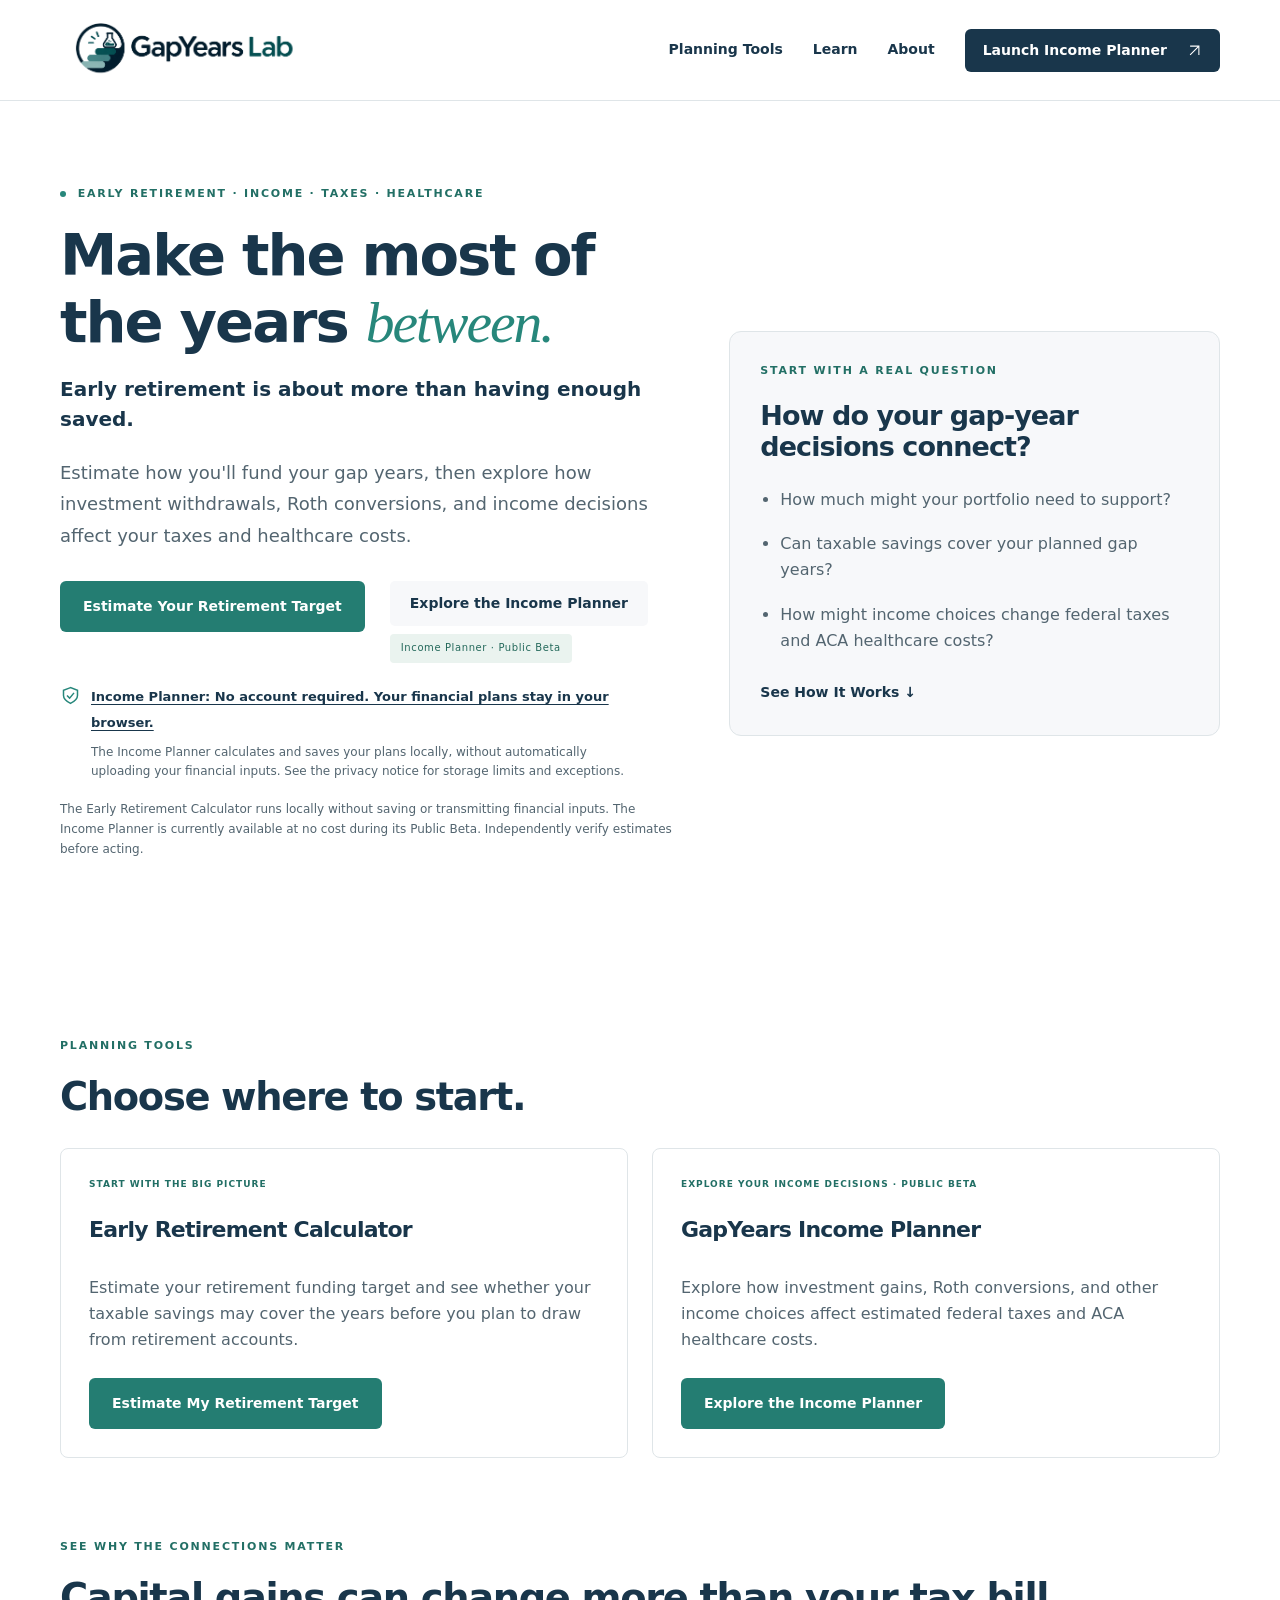
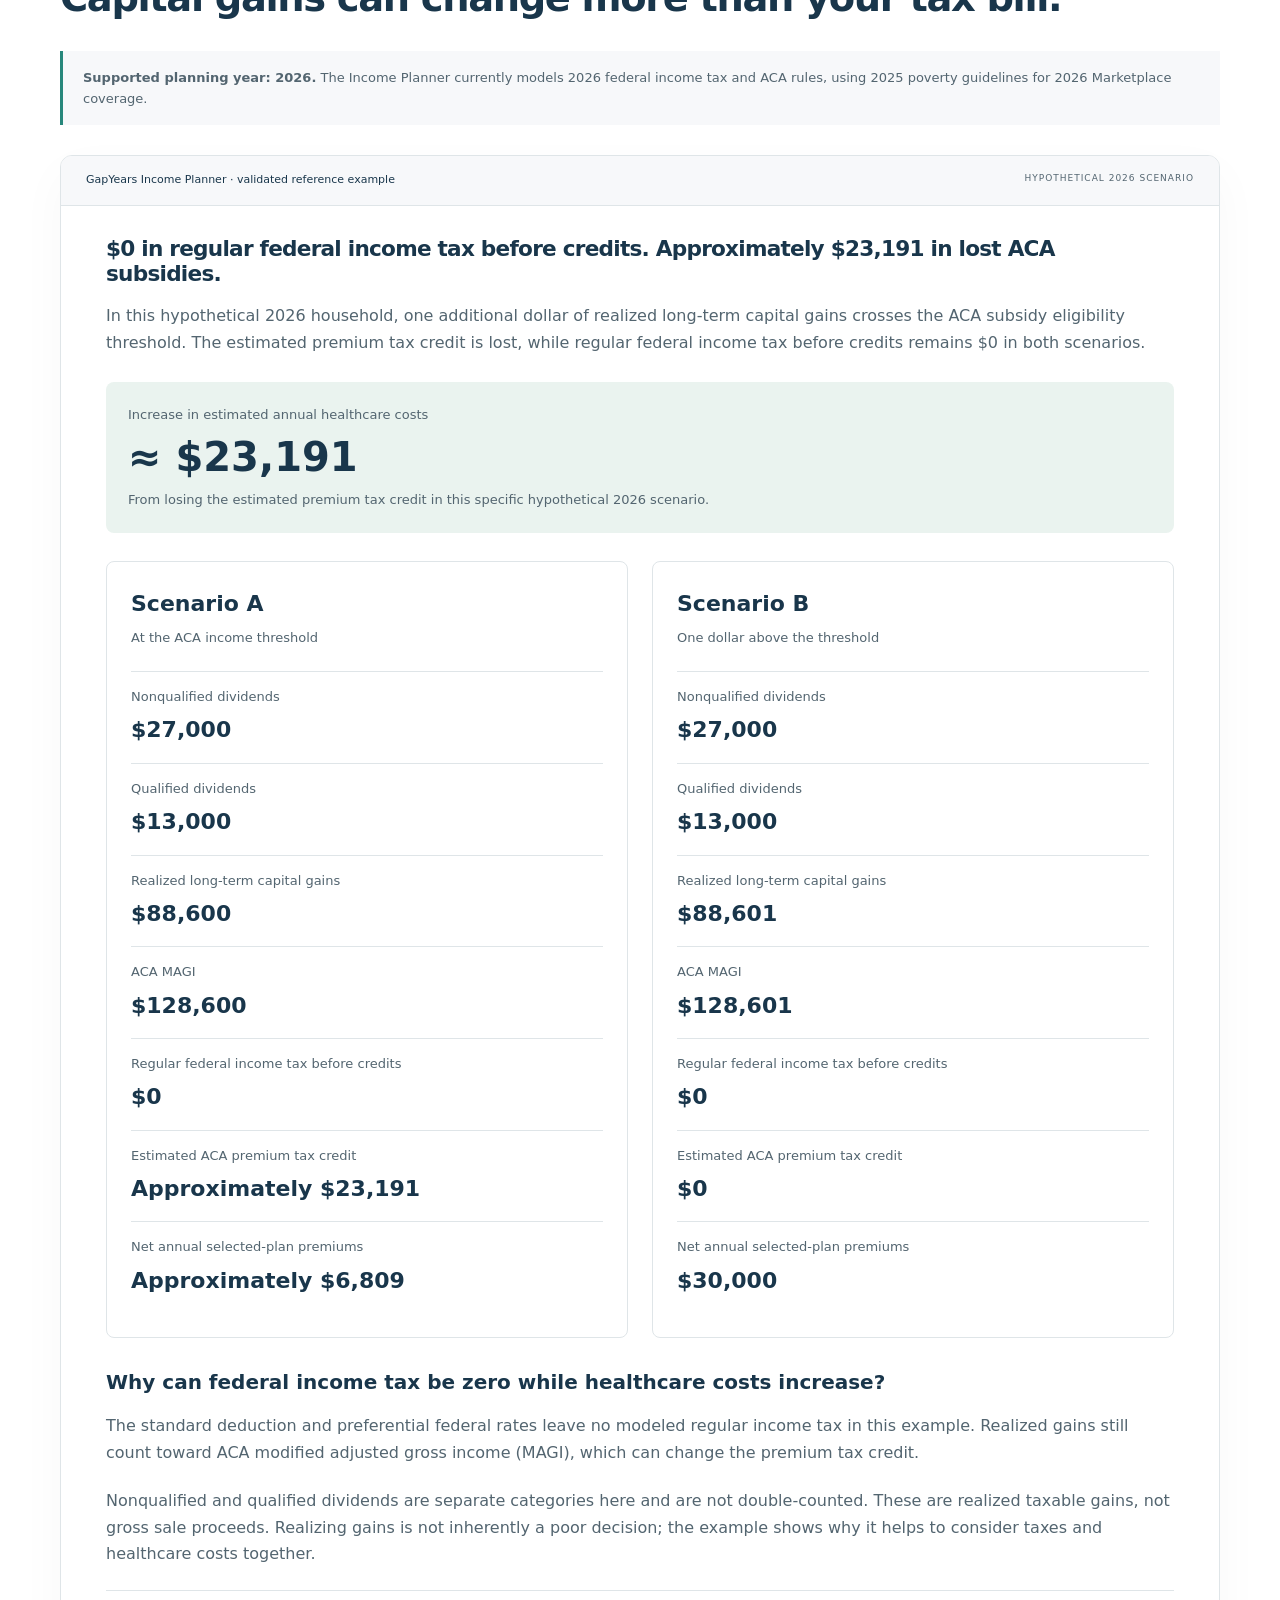
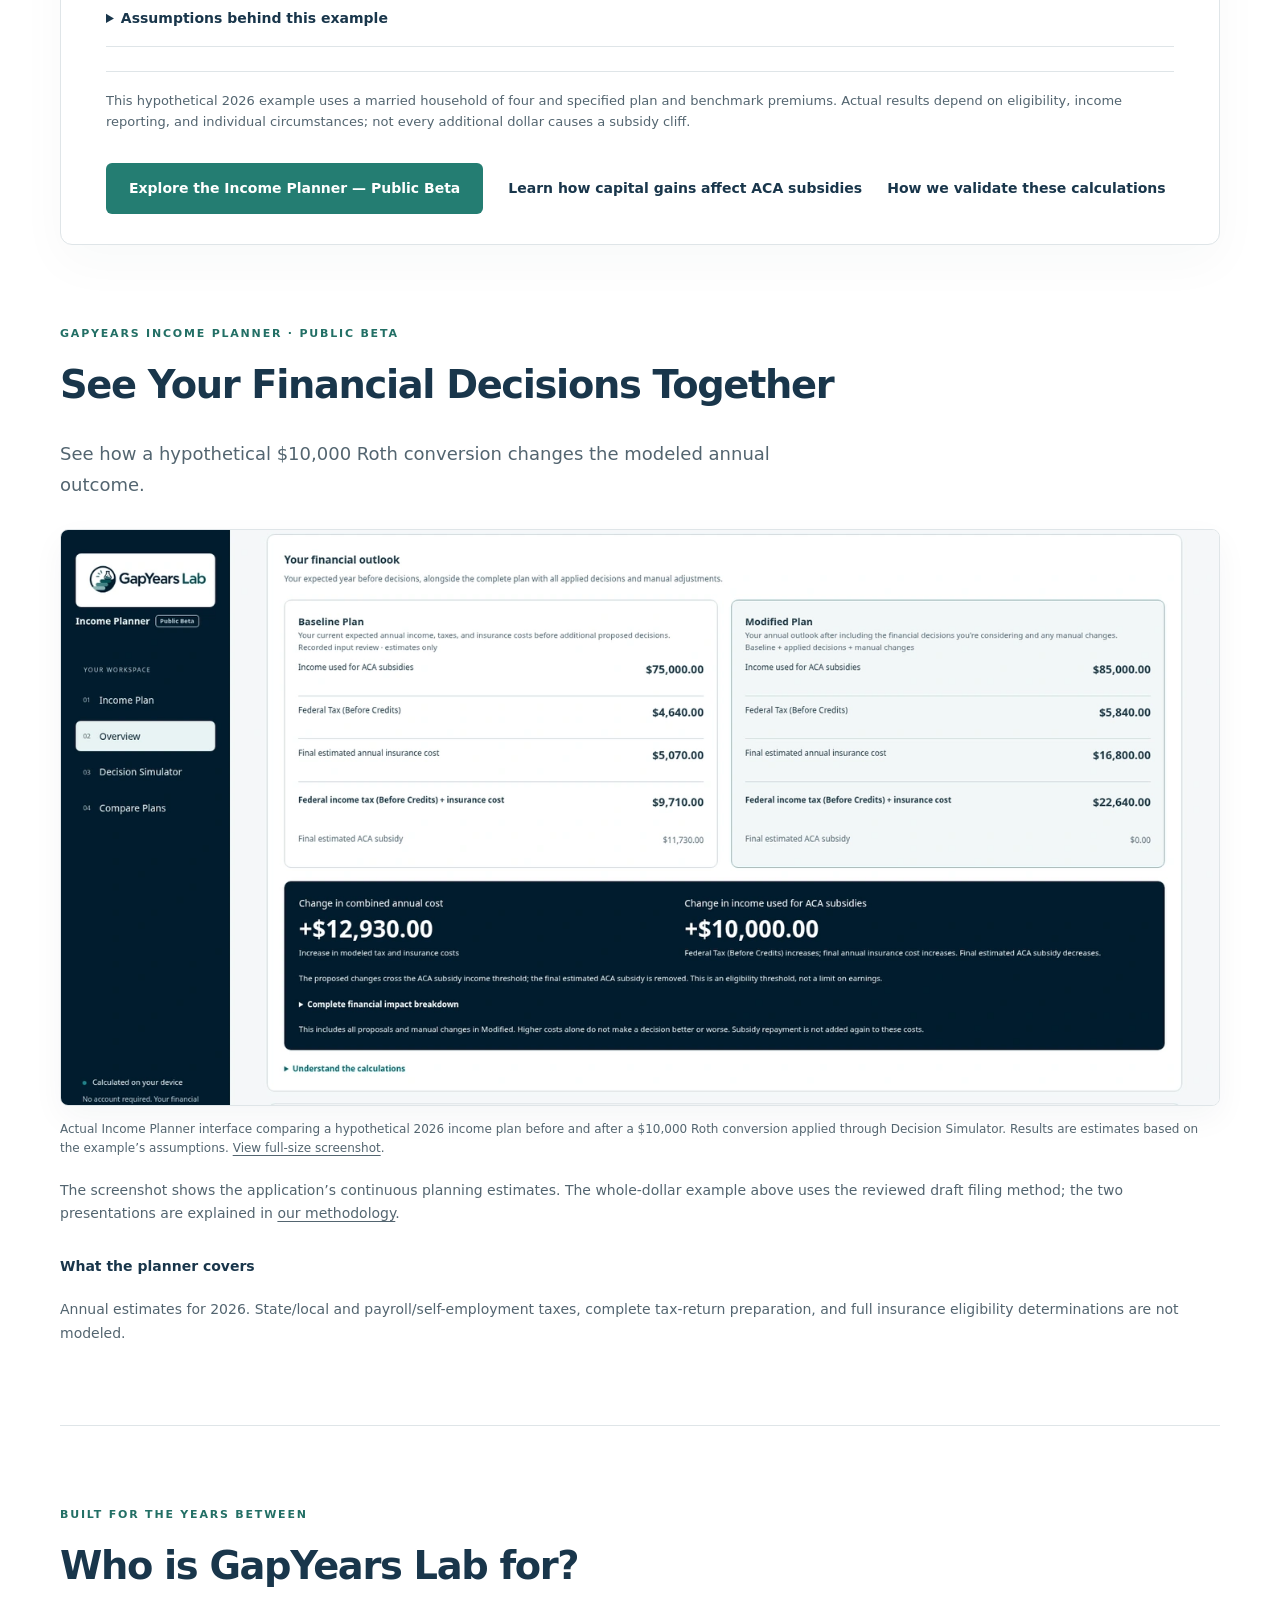
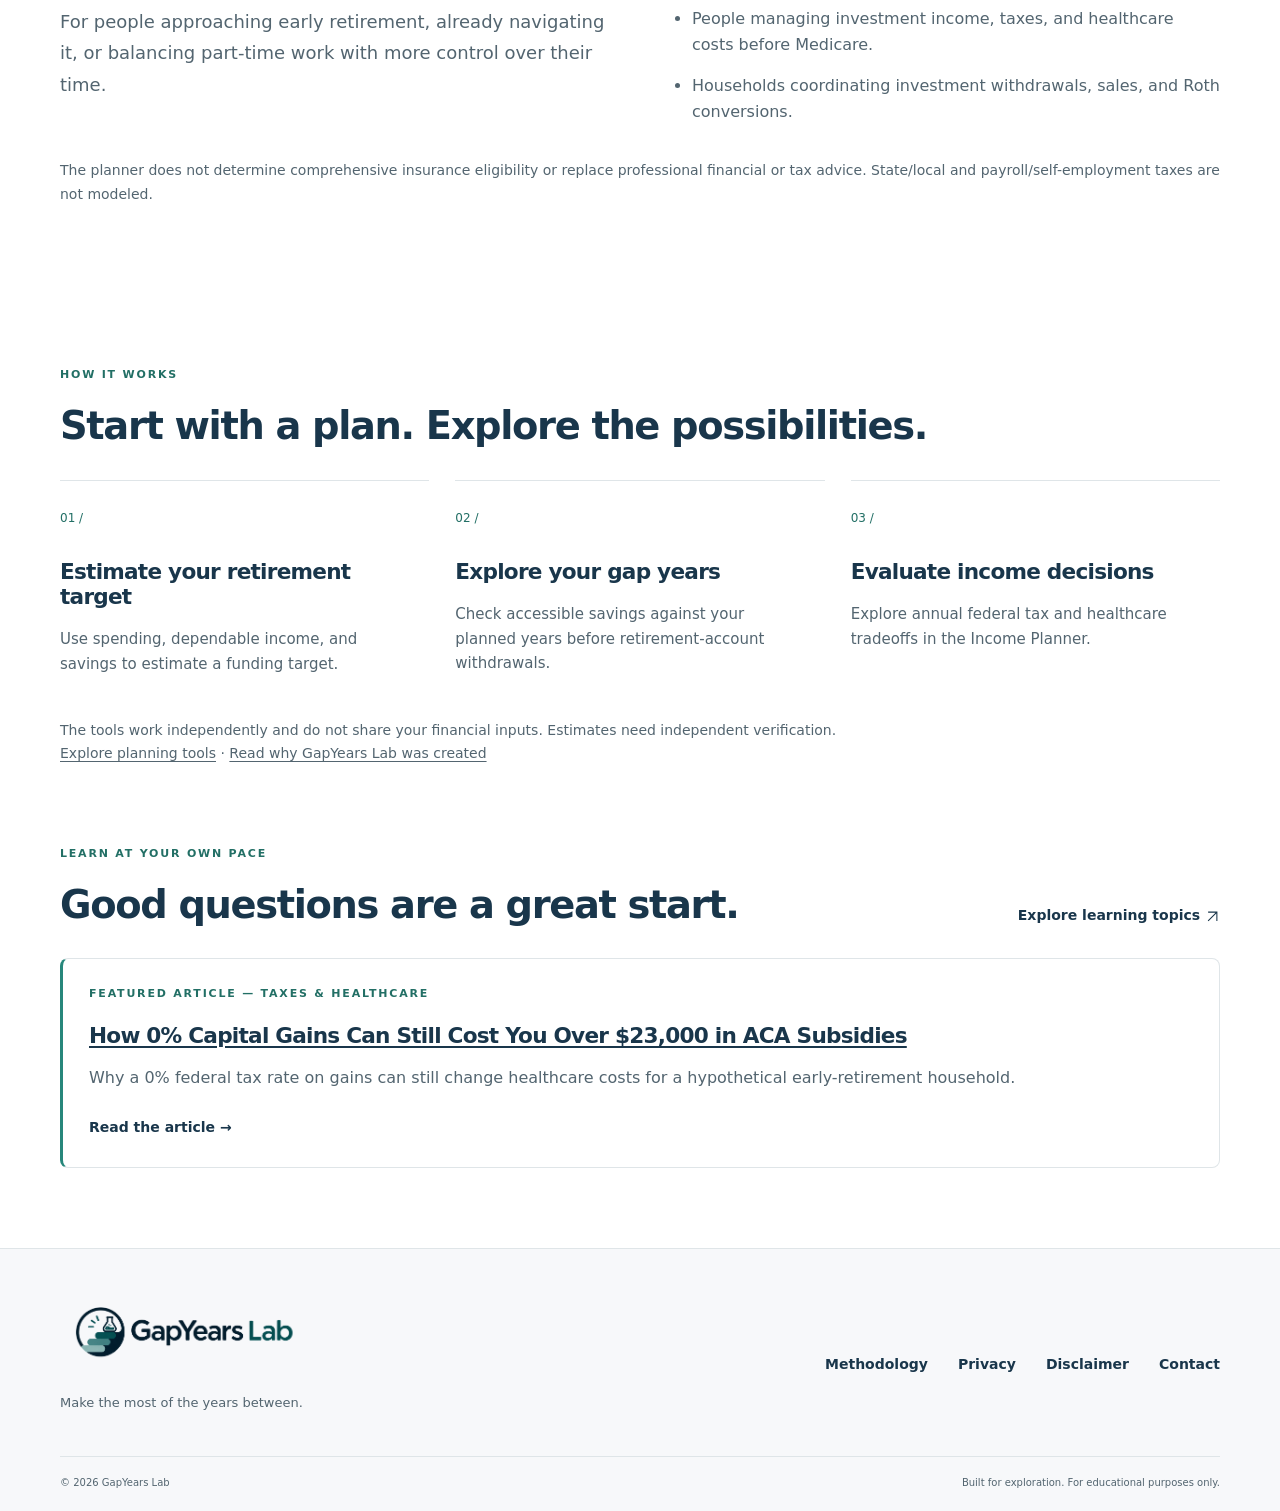
==== commit c3145d28: "refactor: Sharpen GapYears Lab homepage positioning" ====
--- a/index.html
+++ b/index.html
@@ -3,12 +3,12 @@
 <head>
 <meta charset="utf-8">
 <meta name="viewport" content="width=device-width, initial-scale=1">
-<title>Early Retirement Planning Tools | GapYears Lab</title>
-<meta name="description" content="Explore early retirement planning with GapYears Lab. Estimate retirement savings needs, evaluate taxable bridge funding, and explore income, tax, and ACA healthcare tradeoffs.">
+<title>Early Retirement Income, Tax &amp; Healthcare Planning | GapYears Lab</title>
+<meta name="description" content="Explore early retirement income planning, taxable bridge funding, Roth conversions, federal taxes, and ACA healthcare costs with GapYears Lab.">
 <link rel="canonical" href="https://gapyearslab.com/">
 <meta name="theme-color" content="#19364B">
-<meta property="og:title" content="Early Retirement Planning Tools | GapYears Lab">
-<meta property="og:description" content="Explore early retirement planning with GapYears Lab. Estimate retirement savings needs, evaluate taxable bridge funding, and explore income, tax, and ACA healthcare tradeoffs.">
+<meta property="og:title" content="Early Retirement Income, Tax &amp; Healthcare Planning | GapYears Lab">
+<meta property="og:description" content="Explore early retirement income planning, taxable bridge funding, Roth conversions, federal taxes, and ACA healthcare costs with GapYears Lab.">
 <meta property="og:type" content="website">
 <meta property="og:url" content="https://gapyearslab.com/">
 <link rel="icon" href="/assets/branding/favicon.ico" sizes="any">
@@ -21,8 +21,8 @@
 <meta property="og:image" content="https://gapyearslab.com/assets/branding/logo-full.png">
 <meta property="og:image:alt" content="GapYears Lab logo">
 <meta name="twitter:card" content="summary">
-<meta name="twitter:title" content="Early Retirement Planning Tools | GapYears Lab">
-<meta name="twitter:description" content="Explore early retirement planning with GapYears Lab. Estimate retirement savings needs, evaluate taxable bridge funding, and explore income, tax, and ACA healthcare tradeoffs.">
+<meta name="twitter:title" content="Early Retirement Income, Tax &amp; Healthcare Planning | GapYears Lab">
+<meta name="twitter:description" content="Explore early retirement income planning, taxable bridge funding, Roth conversions, federal taxes, and ACA healthcare costs with GapYears Lab.">
 <meta name="twitter:image" content="https://gapyearslab.com/assets/branding/icon-512.png">
 <meta name="twitter:image:alt" content="GapYears Lab icon">
 </head>
@@ -51,11 +51,11 @@
 <div class="hero-copy">
 <p class="eyebrow">
 <span class="status-dot">
-</span> A NEW CHAPTER. A CLEARER PICTURE.</p>
+</span> EARLY RETIREMENT · INCOME · TAXES · HEALTHCARE</p>
 <h1>Make the most of<br>the years <em>between.</em>
 </h1>
-<p class="hero-subhead">Plan for early retirement with greater confidence.</p>
-<p class="lead">GapYears Lab helps you explore whether your savings can support early retirement—and how to manage income, taxes, and healthcare costs along the way.</p>
+<p class="hero-subhead">Early retirement is about more than having enough saved.</p>
+<p class="lead">Estimate how you'll fund your gap years, then explore how investment withdrawals, Roth conversions, and income decisions affect your taxes and healthcare costs.</p>
 
 <div class="actions">
 <a class="button" href="/retirement-calculator/">Estimate Your Retirement Target</a>
@@ -78,17 +78,16 @@
 </div>
 <aside class="hero-decisions" aria-labelledby="decisions-title">
 <p class="eyebrow">START WITH A REAL QUESTION</p>
-<h2 id="decisions-title">What does your next chapter need?</h2>
+<h2 id="decisions-title">How do your gap-year decisions connect?</h2>
 <ul>
 <li>How much might your portfolio need to support?</li>
 <li>Can taxable savings cover your planned gap years?</li>
 <li>How might income choices change federal taxes and ACA healthcare costs?</li>
 </ul>
-<p>Start with a funding estimate, then explore annual income decisions.</p>
 <a class="text-link" href="#planning-steps">See How It Works <span aria-hidden="true">↓</span></a>
 </aside>
 </section>
-<section class="section container" aria-labelledby="choose-tool"><p class="eyebrow">PLANNING TOOLS</p><h2 id="choose-tool">Choose where to start.</h2><div class="tools-grid"><article class="resource-card tool-card"><p class="eyebrow">START WITH THE BIG PICTURE</p><h3>Early Retirement Calculator</h3><p>Estimate your retirement savings target and see whether your taxable investments can help fund the years before you draw from retirement accounts.</p><a class="button" href="/retirement-calculator/">Estimate My Retirement Target</a></article><article class="resource-card tool-card"><p class="eyebrow">EXPLORE YOUR INCOME DECISIONS · PUBLIC BETA</p><h3>GapYears Income Planner</h3><p>See how investment gains, Roth conversions, and other income choices can affect estimated federal taxes and ACA healthcare costs.</p><a class="button" href="https://app.gapyearslab.com/">Explore the Income Planner</a></article></div></section>
+<section class="section container" aria-labelledby="choose-tool"><p class="eyebrow">PLANNING TOOLS</p><h2 id="choose-tool">Choose where to start.</h2><div class="tools-grid"><article class="resource-card tool-card"><p class="eyebrow">START WITH THE BIG PICTURE</p><h3>Early Retirement Calculator</h3><p>Estimate your retirement funding target and see whether your taxable savings may cover the years before you plan to draw from retirement accounts.</p><a class="button" href="/retirement-calculator/">Estimate My Retirement Target</a></article><article class="resource-card tool-card"><p class="eyebrow">EXPLORE YOUR INCOME DECISIONS · PUBLIC BETA</p><h3>GapYears Income Planner</h3><p>Explore how investment gains, Roth conversions, and other income choices affect estimated federal taxes and ACA healthcare costs.</p><a class="button" href="https://app.gapyearslab.com/">Explore the Income Planner</a></article></div></section>
 <section class="preview-section container" id="aca-example">
 <div class="section-heading">
 <div>
@@ -105,7 +104,7 @@
 </div>
 <div class="planner-body">
 <h3 id="comparison-title">$0 in regular federal income tax before credits. Approximately $23,191 in lost ACA subsidies.</h3>
-<p>Selling appreciated investments can affect more than your federal tax bill. In this validated hypothetical 2026 example, one additional dollar of realized long-term capital gains pushes household income above the ACA subsidy eligibility threshold, eliminating approximately $23,191 in annual premium tax credits. Regular federal income tax before credits remains $0 in both scenarios.</p>
+<p>In this hypothetical 2026 household, one additional dollar of realized long-term capital gains crosses the ACA subsidy eligibility threshold. The estimated premium tax credit is lost, while regular federal income tax before credits remains $0 in both scenarios.</p>
 <p class="cliff-difference">
 <span>Increase in estimated annual healthcare costs</span>
 <strong data-measure="combinedCostIncrease">≈ $23,191</strong>
@@ -183,7 +182,7 @@
 </div>
 <section class="cliff-explainer" aria-labelledby="why-zero-tax">
 <h4 id="why-zero-tax">Why can federal income tax be zero while healthcare costs increase?</h4>
-<p>Qualified dividends and eligible long-term capital gains may receive preferential federal tax rates. In this investment-income mix, the standard deduction and 0% rate band leave no modeled federal regular income tax. But realized gains still count toward ACA modified adjusted gross income (MAGI), which can change the premium tax credit.</p>
+<p>The standard deduction and preferential federal rates leave no modeled regular income tax in this example. Realized gains still count toward ACA modified adjusted gross income (MAGI), which can change the premium tax credit.</p>
 <p>Nonqualified and qualified dividends are separate categories here and are not double-counted. These are realized taxable gains, not gross sale proceeds. Realizing gains is not inherently a poor decision; the example shows why it helps to consider taxes and healthcare costs together.</p>
 </section>
 <details class="scenario-assumptions">
@@ -215,7 +214,7 @@
 <h2 id="product-preview-title">See Your Financial Decisions Together</h2>
 </div>
 </div>
-<p class="lead">Explore how investment gains, Roth conversions, and other income decisions affect federal taxes and ACA healthcare costs—all in one planning workspace.</p>
+<p class="lead">See how a hypothetical $10,000 Roth conversion changes the modeled annual outcome.</p>
 <figure class="product-capture">
 <a href="/assets/product/income-planner-public-beta.webp" aria-label="View the Income Planner screenshot at full size">
 <img src="/assets/product/income-planner-public-beta.webp" width="1440" height="715" loading="lazy" decoding="async" alt="Actual 2026 Income Planner Overview after applying a hypothetical $10,000 Roth conversion: Baseline ACA income $75,000 and Modified $85,000; combined estimated federal tax and insurance costs $9,710 and $22,640.">
@@ -224,7 +223,6 @@
 </figure>
 <p class="scope-note">The screenshot shows the application’s continuous planning estimates. The whole-dollar example above uses the reviewed draft filing method; the two presentations are explained in <a href="/methodology/#reference-case">our methodology</a>.</p>
 <div class="actions">
-<a class="button" href="https://app.gapyearslab.com/">Explore the Income Planner — Public Beta</a>
 <a class="text-link" href="/planner/">What the planner covers</a>
 </div>
 <p class="scope-note">Annual estimates for 2026. State/local and payroll/self-employment taxes, complete tax-return preparation, and full insurance eligibility determinations are not modeled.</p>
@@ -235,13 +233,10 @@
 <div class="audience-grid">
 <div>
 <p class="lead">For people approaching early retirement, already navigating it, or balancing part-time work with more control over their time.</p>
-<p>GapYears Lab offers practical tools for navigating early retirement—from estimating how much you may need to understanding how income decisions can affect taxes and healthcare costs.</p>
 </div>
 <ul class="audience-list">
-<li>Early retirees managing health insurance before Medicare.</li>
+<li>People managing investment income, taxes, and healthcare costs before Medicare.</li>
 <li>Households coordinating investment withdrawals, sales, and Roth conversions.</li>
-<li>People considering early retirement or a move to part-time work.</li>
-<li>People exploring how income choices affect taxes and healthcare costs.</li>
 </ul>
 </div>
 <p class="scope-note">The planner does not determine comprehensive insurance eligibility or replace professional financial or tax advice. State/local and payroll/self-employment taxes are not modeled.</p>
@@ -253,17 +248,17 @@
 <article class="card">
 <span class="number">01 /</span>
 <h3>Estimate your retirement target</h3>
-<p>Start with your expected spending, dependable income, and savings to estimate how much your portfolio may need to support.</p>
+<p>Use spending, dependable income, and savings to estimate a funding target.</p>
 </article>
 <article class="card">
 <span class="number">02 /</span>
 <h3>Explore your gap years</h3>
-<p>See whether your taxable savings may cover the years before you plan to draw from retirement accounts.</p>
+<p>Check accessible savings against your planned years before retirement-account withdrawals.</p>
 </article>
 <article class="card">
 <span class="number">03 /</span>
 <h3>Evaluate income decisions</h3>
-<p>Use the Income Planner to explore how capital gains, Roth conversions, and other income choices affect estimated federal taxes and healthcare costs.</p>
+<p>Explore annual federal tax and healthcare tradeoffs in the Income Planner.</p>
 </article>
 </div>
 <p class="scope-note">
@@ -291,19 +286,7 @@
 <a class="text-link" href="/learn/zero-percent-capital-gains-aca-subsidy-cliff/">Read the article →</a>
 </article>
 </section>
-<section class="closing container">
-<p class="eyebrow">YOUR NEXT DECISION</p>
-<h2>Your next chapter starts with a plan.</h2>
-<p>Whether you're wondering how much you need to retire or exploring ways to manage income during your gap years, start with the tool that fits your question.</p>
-<div class="actions">
-<a class="button" href="/retirement-calculator/">Estimate My Retirement Target</a>
-<div class="planner-action">
-<a class="button secondary-button" href="https://app.gapyearslab.com/">Explore the Income Planner</a>
-<span class="pill">Income Planner · Public Beta</span>
-</div>
-</div>
-<p class="scope-note">No application account required. The Income Planner is currently available at no cost during its Public Beta.</p>
-</section>
+
 </main>
 <footer>
 <div class="container">
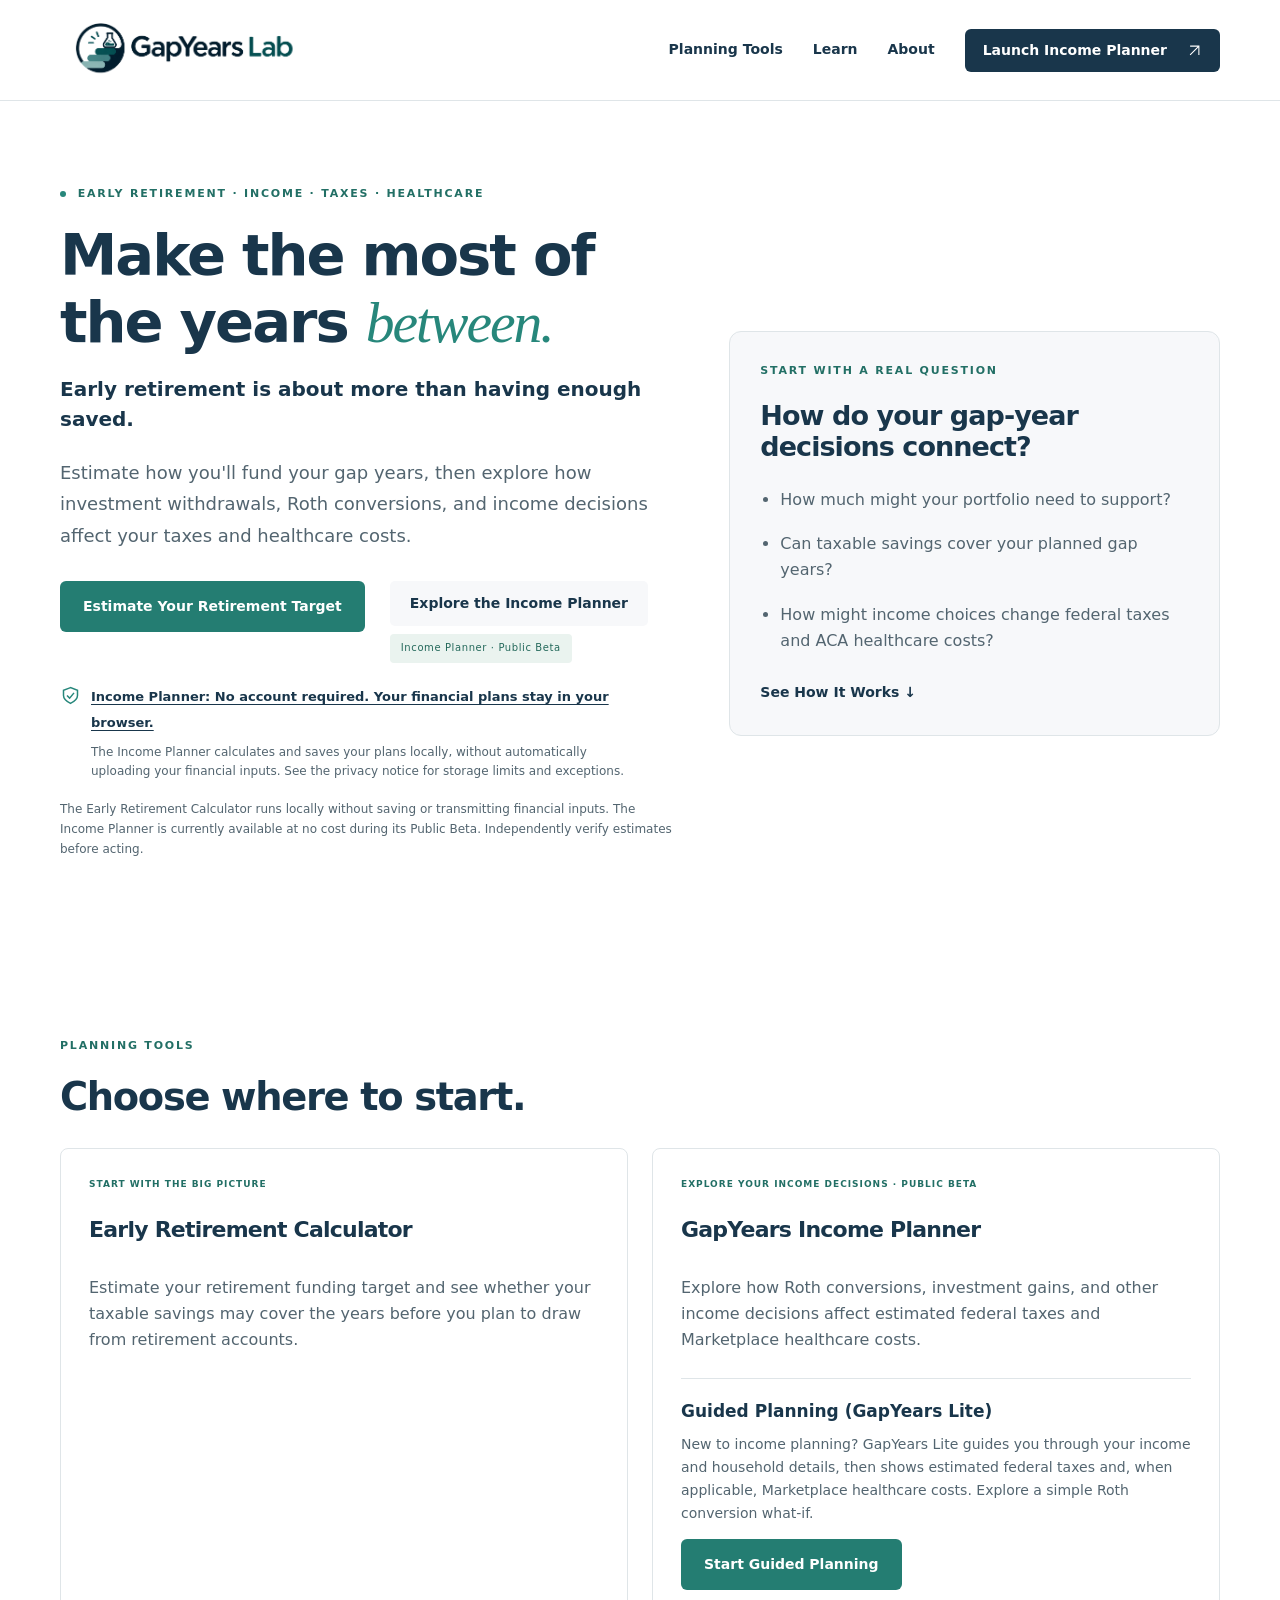
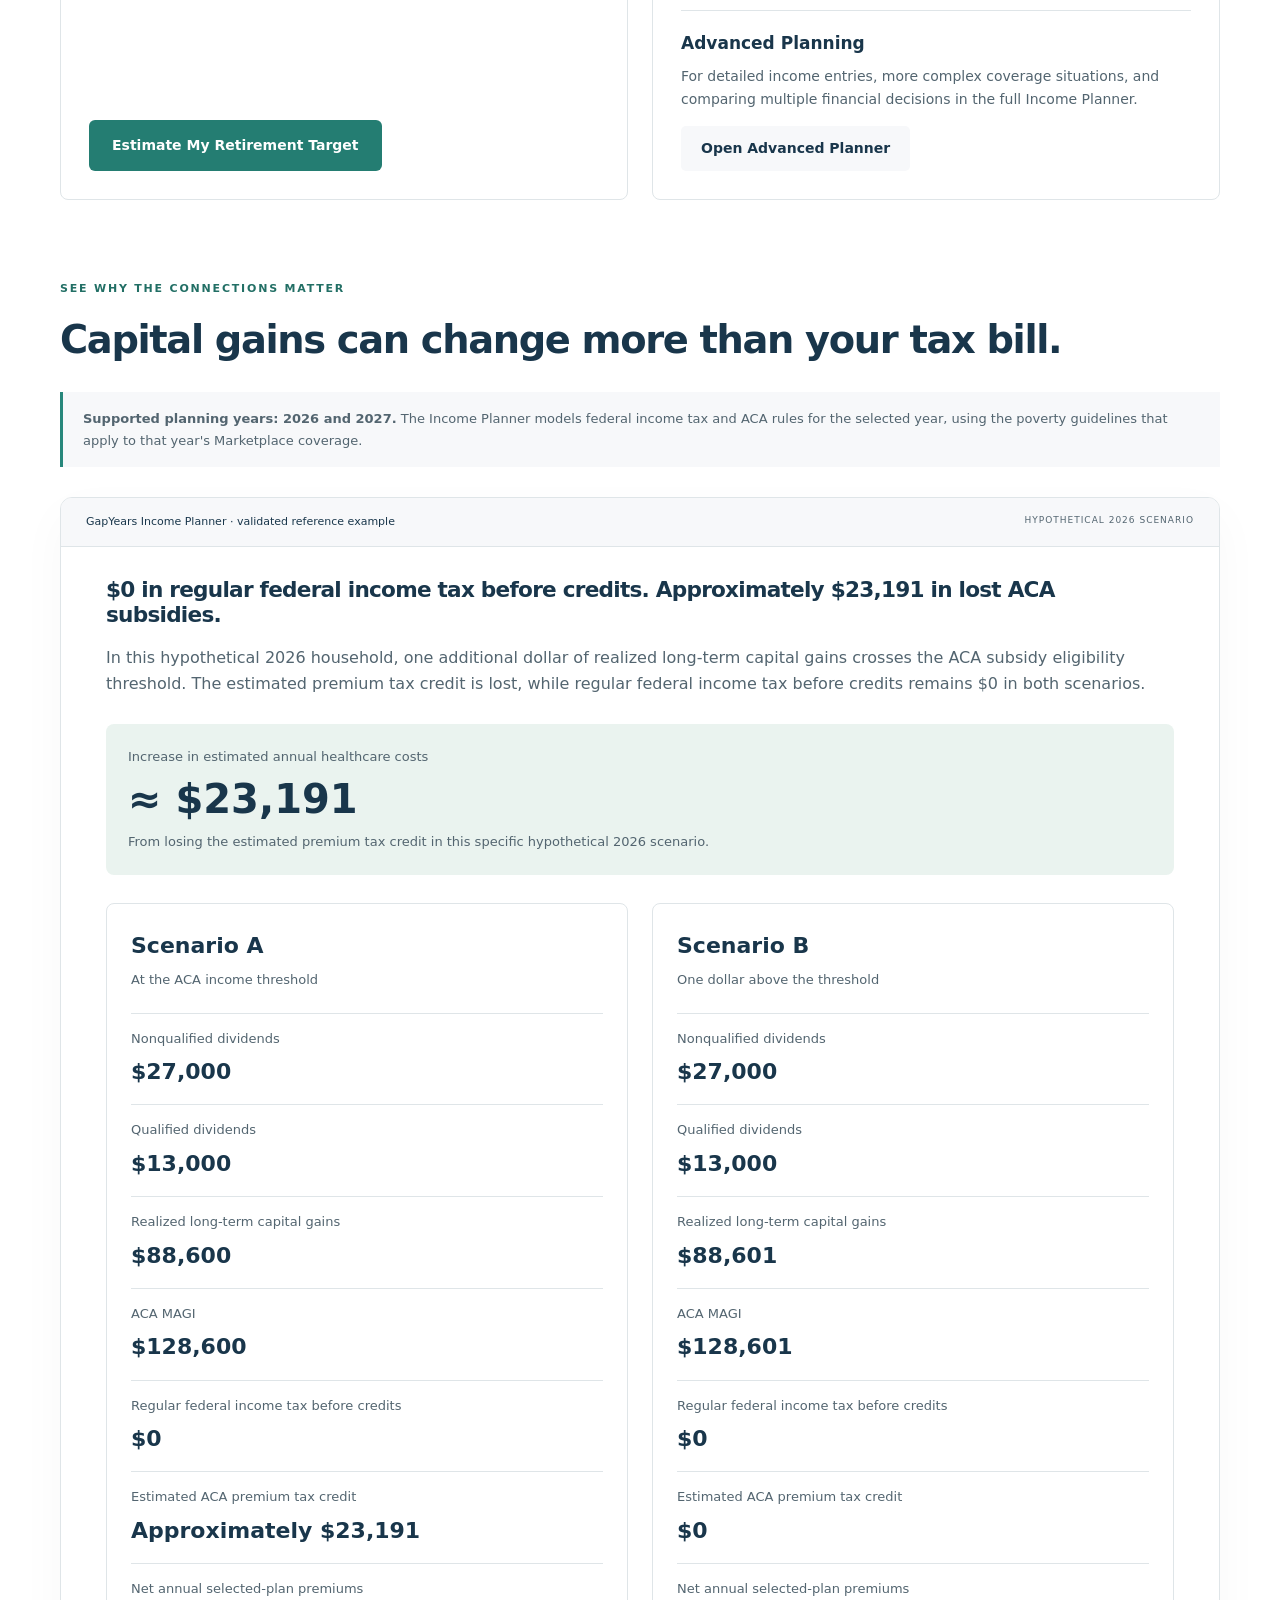
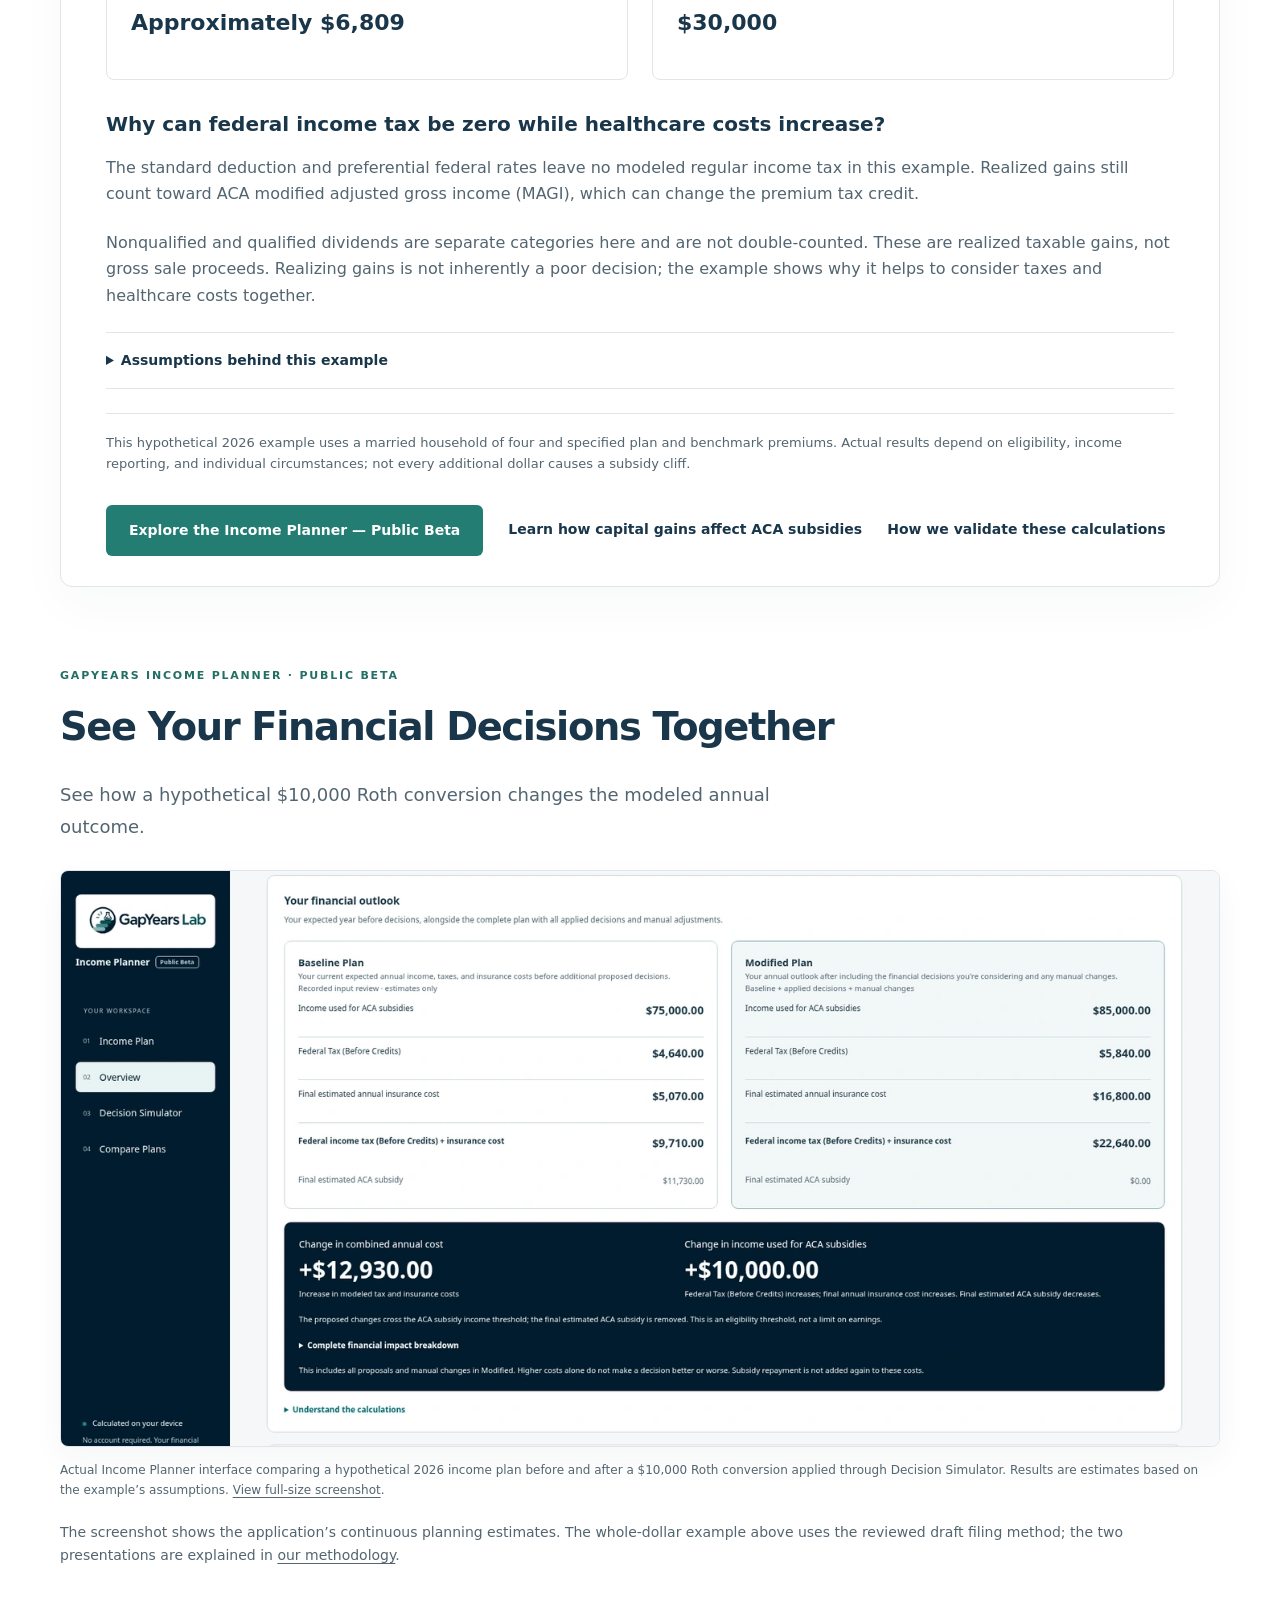
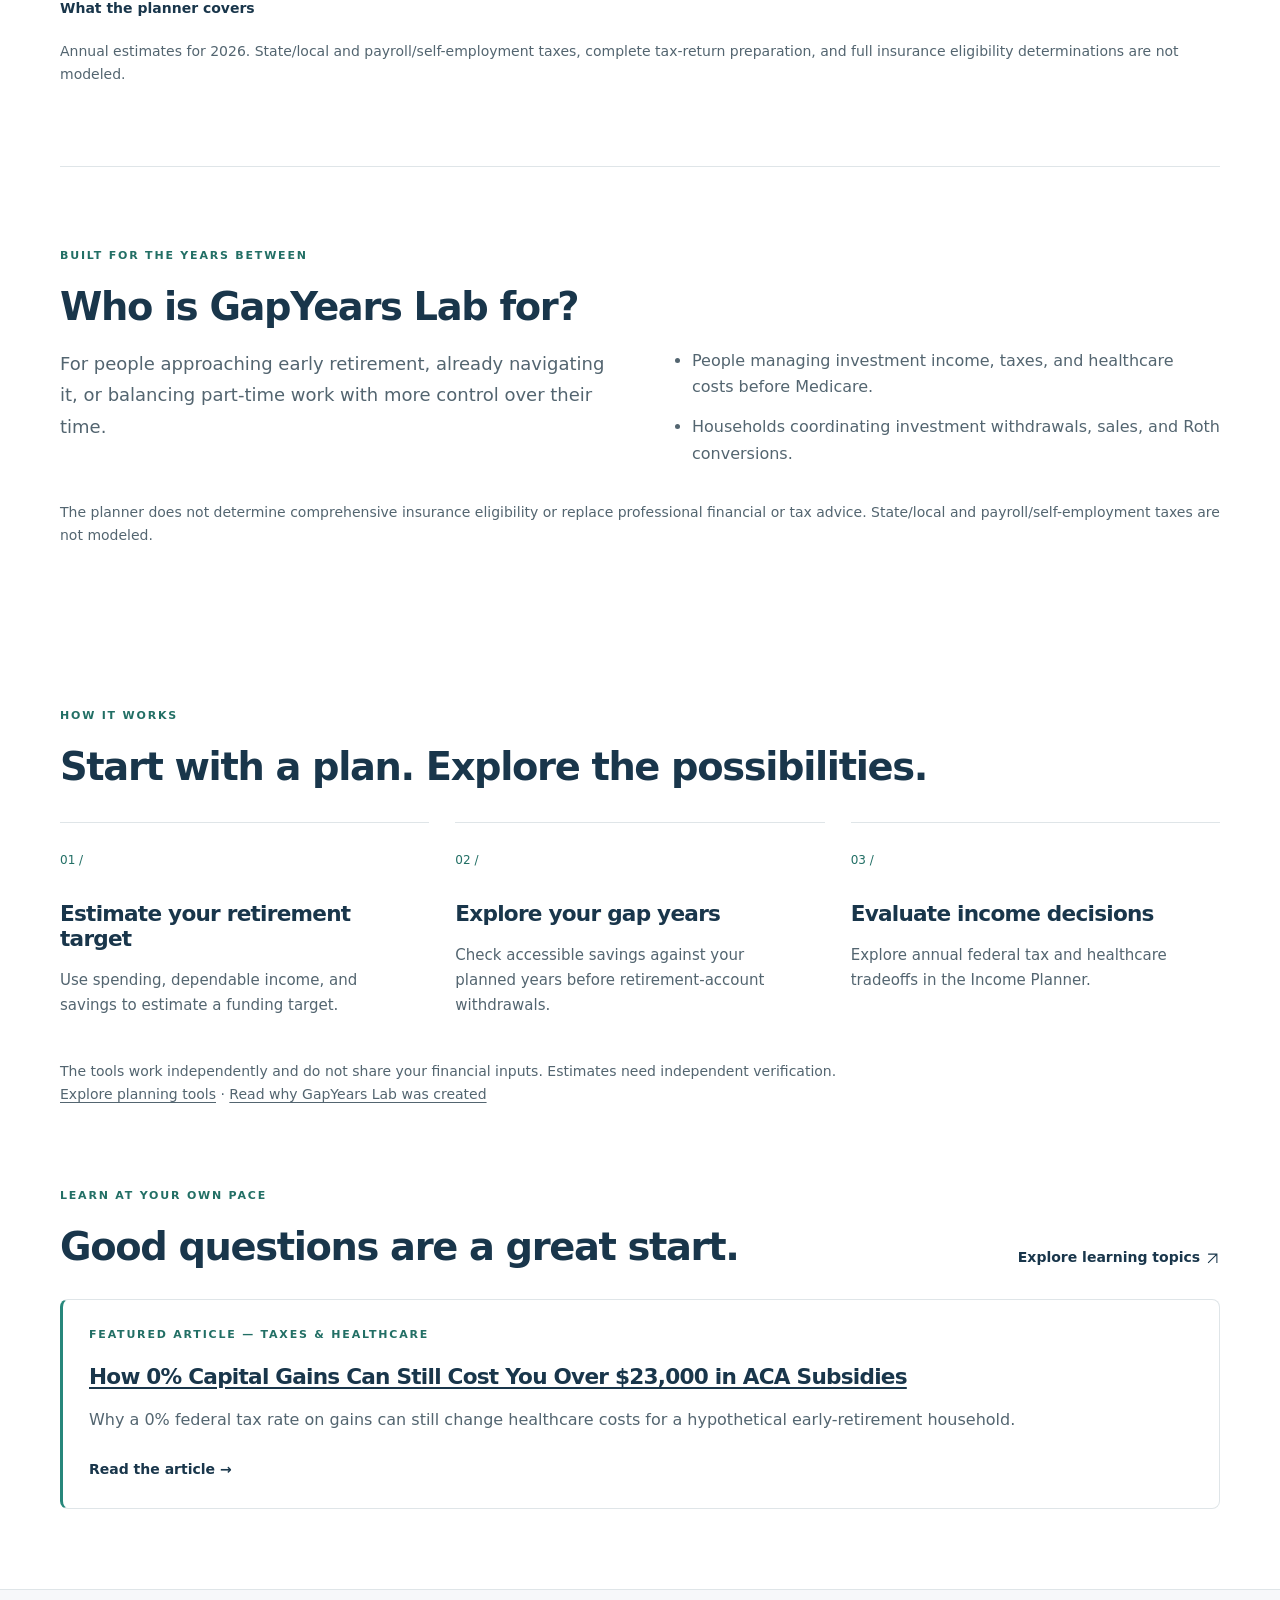
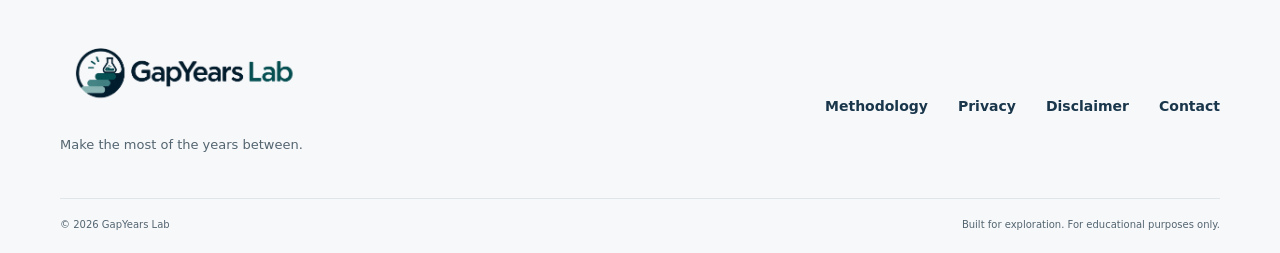
==== commit 2cb63839: "feat: Add Guided and Advanced entry experiences to the Income Planner pages Introduce Guided Plannin" ====
--- a/index.html
+++ b/index.html
@@ -60,7 +60,7 @@
 <div class="actions">
 <a class="button" href="/retirement-calculator/">Estimate Your Retirement Target</a>
 <div class="planner-action">
-<a class="button secondary-button" href="https://app.gapyearslab.com/">Explore the Income Planner</a>
+<a class="button secondary-button" href="https://app.gapyearslab.com/lite/">Explore the Income Planner</a>
 <span class="pill">Income Planner · Public Beta</span>
 </div>
 </div>
@@ -87,7 +87,23 @@
 <a class="text-link" href="#planning-steps">See How It Works <span aria-hidden="true">↓</span></a>
 </aside>
 </section>
-<section class="section container" aria-labelledby="choose-tool"><p class="eyebrow">PLANNING TOOLS</p><h2 id="choose-tool">Choose where to start.</h2><div class="tools-grid"><article class="resource-card tool-card"><p class="eyebrow">START WITH THE BIG PICTURE</p><h3>Early Retirement Calculator</h3><p>Estimate your retirement funding target and see whether your taxable savings may cover the years before you plan to draw from retirement accounts.</p><a class="button" href="/retirement-calculator/">Estimate My Retirement Target</a></article><article class="resource-card tool-card"><p class="eyebrow">EXPLORE YOUR INCOME DECISIONS · PUBLIC BETA</p><h3>GapYears Income Planner</h3><p>Explore how investment gains, Roth conversions, and other income choices affect estimated federal taxes and ACA healthcare costs.</p><a class="button" href="https://app.gapyearslab.com/">Explore the Income Planner</a></article></div></section>
+<section class="section container" aria-labelledby="choose-tool"><p class="eyebrow">PLANNING TOOLS</p><h2 id="choose-tool">Choose where to start.</h2><div class="tools-grid"><article class="resource-card tool-card"><p class="eyebrow">START WITH THE BIG PICTURE</p><h3>Early Retirement Calculator</h3><p>Estimate your retirement funding target and see whether your taxable savings may cover the years before you plan to draw from retirement accounts.</p><a class="button" href="/retirement-calculator/">Estimate My Retirement Target</a></article><article class="resource-card tool-card">
+<p class="eyebrow">EXPLORE YOUR INCOME DECISIONS · PUBLIC BETA</p>
+<h3>GapYears Income Planner</h3>
+<p>Explore how Roth conversions, investment gains, and other income decisions affect estimated federal taxes and Marketplace healthcare costs.</p>
+<div class="plan-options">
+<div class="plan-option">
+<h4>Guided Planning (GapYears Lite)</h4>
+<p>New to income planning? GapYears Lite guides you through your income and household details, then shows estimated federal taxes and, when applicable, Marketplace healthcare costs. Explore a simple Roth conversion what-if.</p>
+<a class="button" href="https://app.gapyearslab.com/lite/">Start Guided Planning</a>
+</div>
+<div class="plan-option">
+<h4>Advanced Planning</h4>
+<p>For detailed income entries, more complex coverage situations, and comparing multiple financial decisions in the full Income Planner.</p>
+<a class="button secondary-button" href="https://app.gapyearslab.com/">Open Advanced Planner</a>
+</div>
+</div>
+</article></div></section>
 <section class="preview-section container" id="aca-example">
 <div class="section-heading">
 <div>
@@ -96,7 +112,7 @@
 </div>
 </div>
 <p class="year-notice">
-<strong>Supported planning year: 2026.</strong> The Income Planner currently models 2026 federal income tax and ACA rules, using 2025 poverty guidelines for 2026 Marketplace coverage.</p>
+<strong>Supported planning years: 2026 and 2027.</strong> The Income Planner models federal income tax and ACA rules for the selected year, using the poverty guidelines that apply to that year's Marketplace coverage.</p>
 <section class="planner-window reference-demo" aria-labelledby="comparison-title">
 <div class="window-top">
 <span>GapYears Income Planner · validated reference example</span>
--- a/assets/site.css
+++ b/assets/site.css
@@ -845,3 +845,22 @@
 .home-hero .actions, .closing .actions { flex-wrap: wrap; align-items: flex-start; }
 .planner-action { display: flex; flex-direction: column; align-items: flex-start; gap: 8px; }
 .planner-action .secondary-button:hover { background: #eaf3ef; color: var(--navy); }
+
+/* Calculator sensitivity stays separate from the real-return result bars. */
+.withdrawal-comparison { margin-top: 24px; }
+.withdrawal-table { table-layout: fixed; overflow-wrap: anywhere; }
+.withdrawal-table th:first-child { width: 25%; }
+.comparison-direction { display: block; color: var(--muted); font-size: 12px; }
+.bridge-links { padding-left: 20px; margin-block: 14px; }
+.bridge-links li + li { margin-top: 10px; }
+
+/* Guided and Advanced entry experiences within the Income Planner. */
+.plan-options { display: flex; flex-direction: column; gap: 20px; }
+.plan-option { border-top: 1px solid var(--line); padding-top: 18px; }
+.plan-option :is(h3, h4) { font-size: 17px; margin: 0 0 8px; }
+.plan-option p { font-size: 14px; margin-bottom: 14px; }
+.plan-option .secondary-button:hover { background: #eaf3ef; color: var(--navy); }
+.choose-plan { margin-bottom: 44px; }
+.choose-plan > h2 { font-size: 26px; }
+/* Keep tool-card titles grouped with their descriptions now the row is taller; card buttons stay bottom-anchored via their own auto margin. */
+.tool-card h3 { flex: none; }
